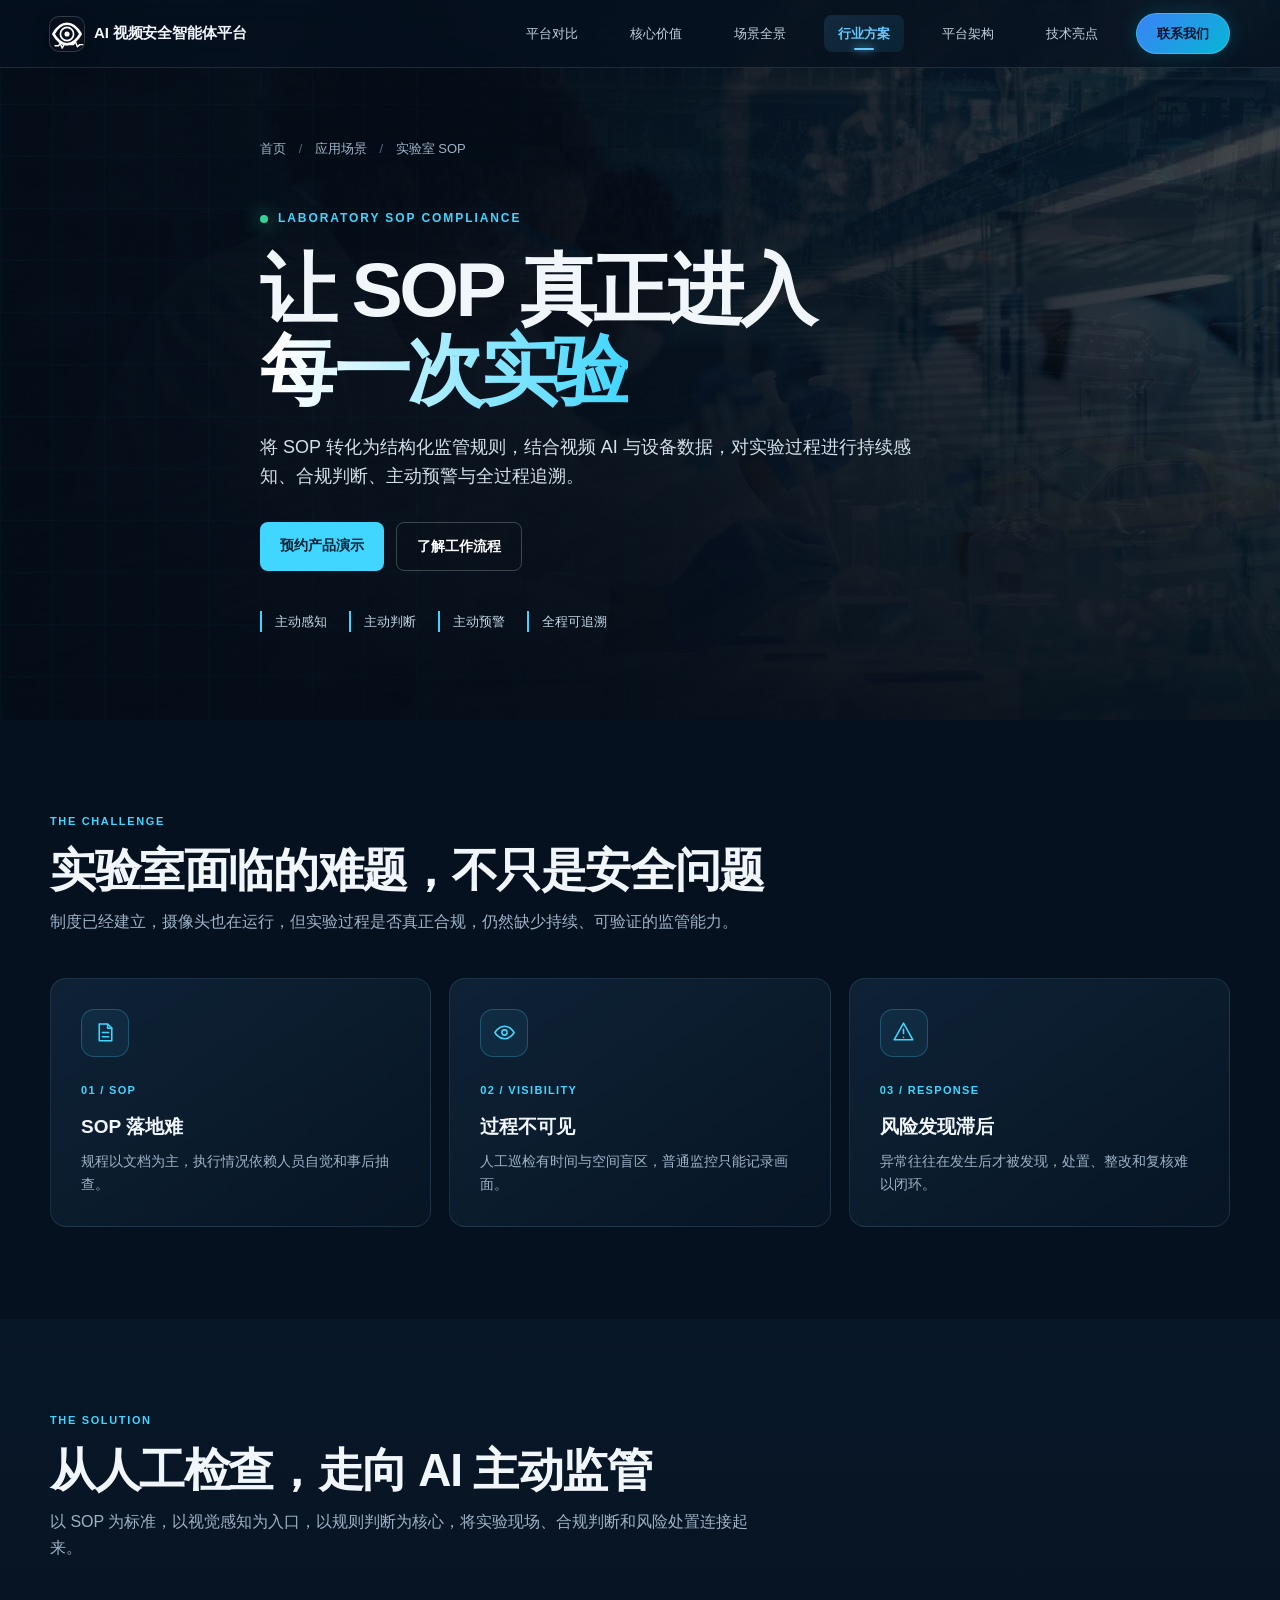
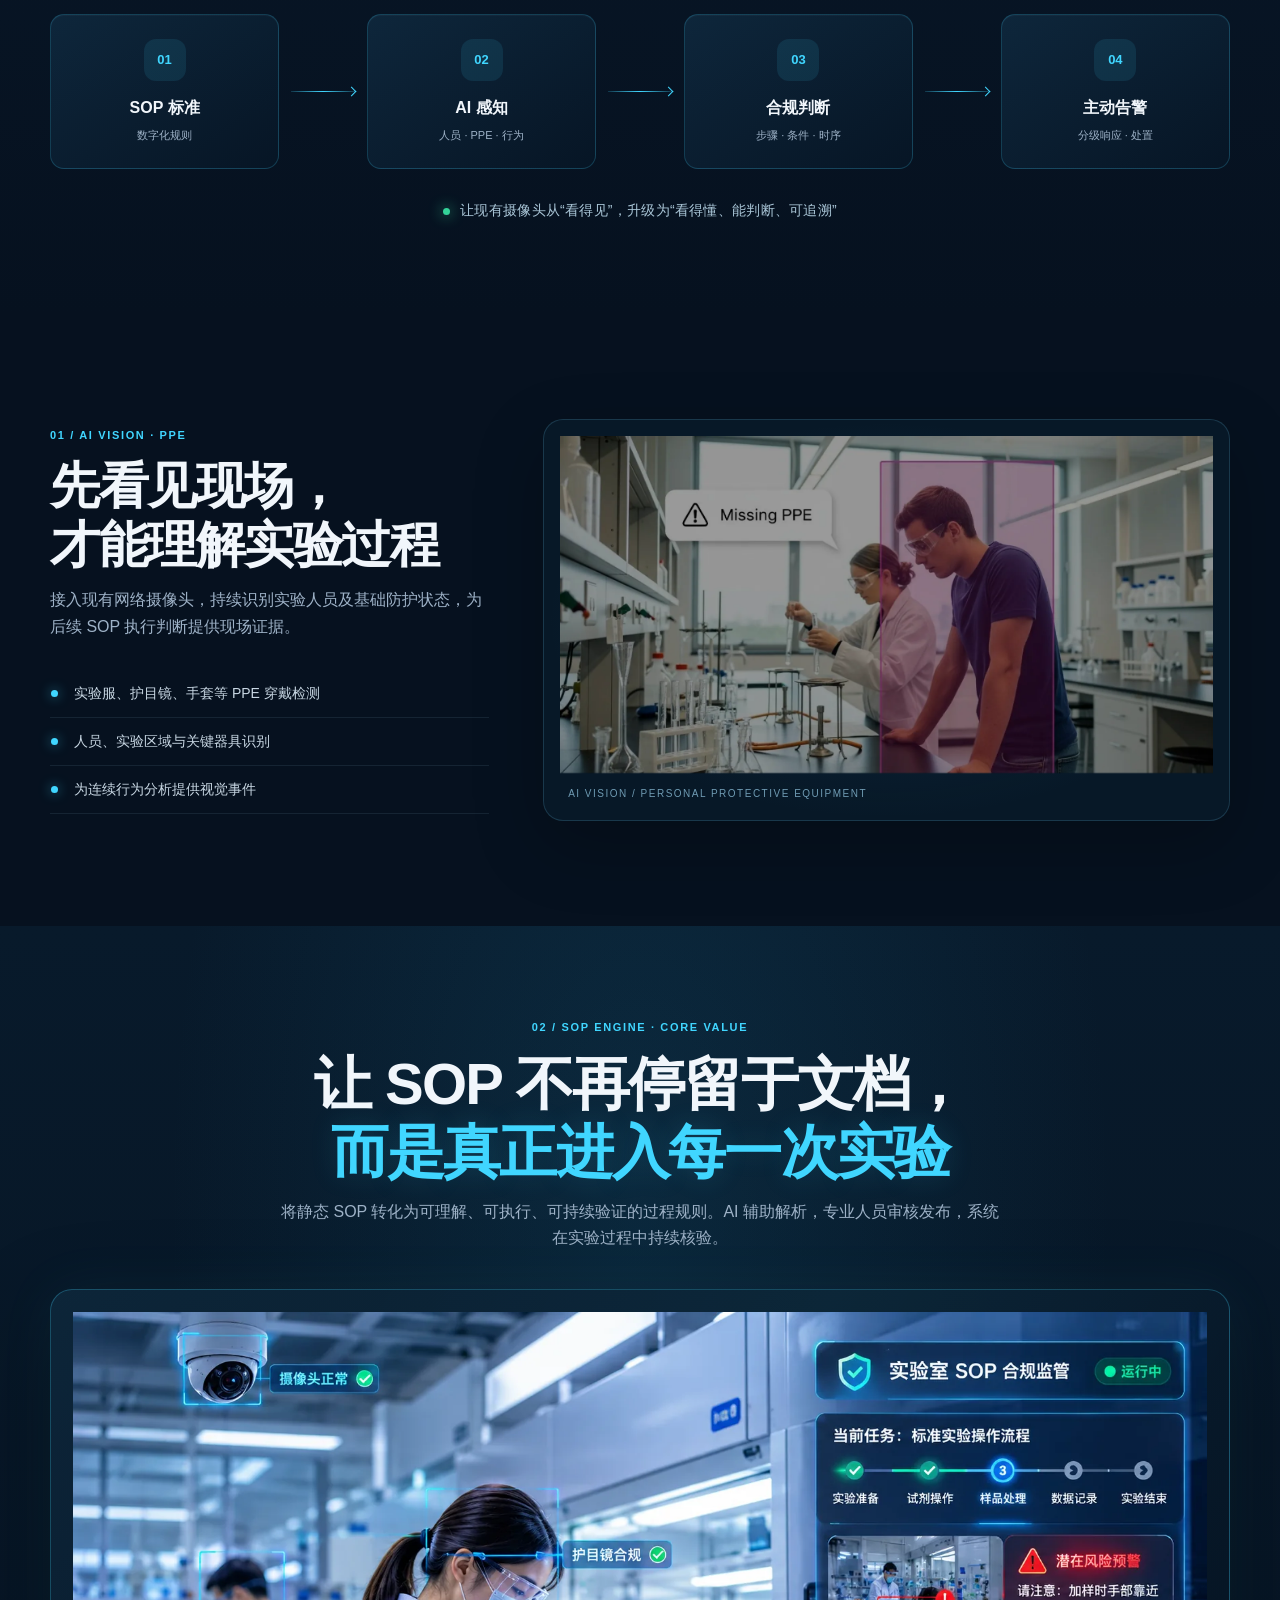
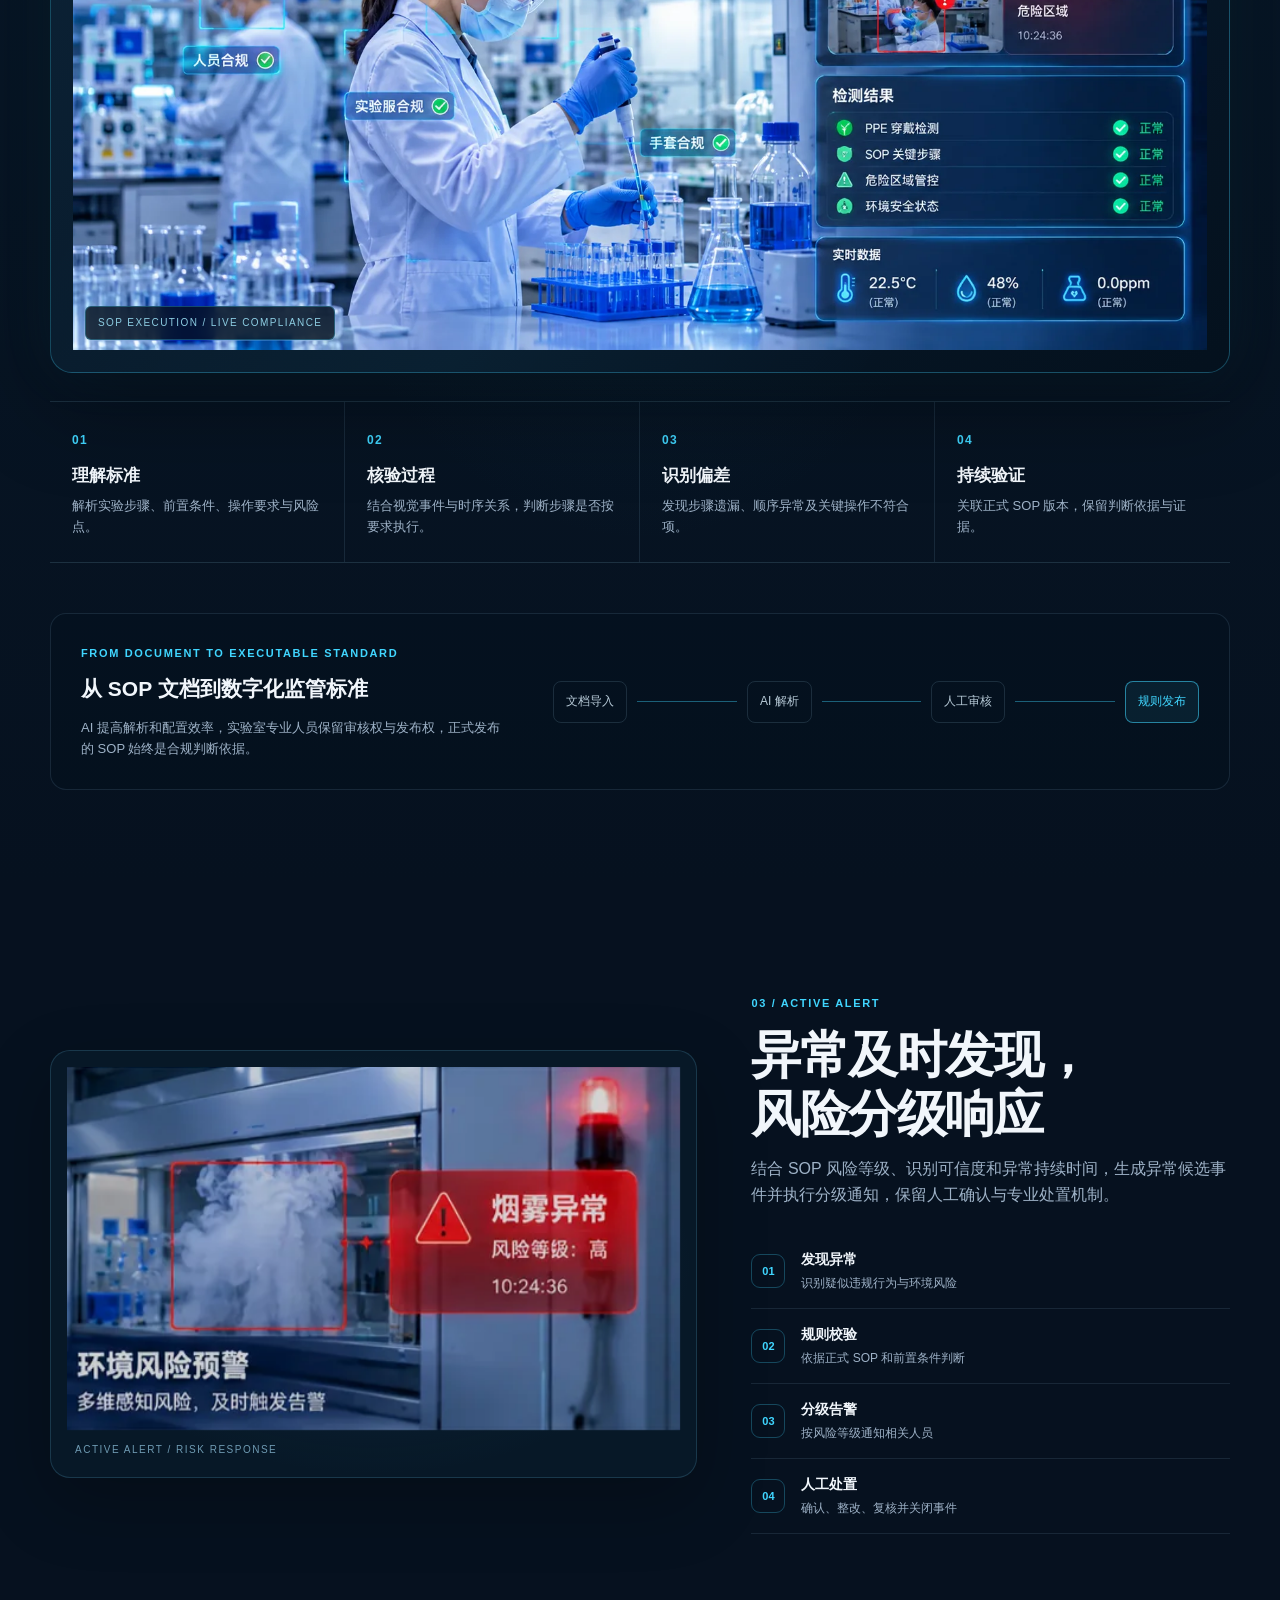
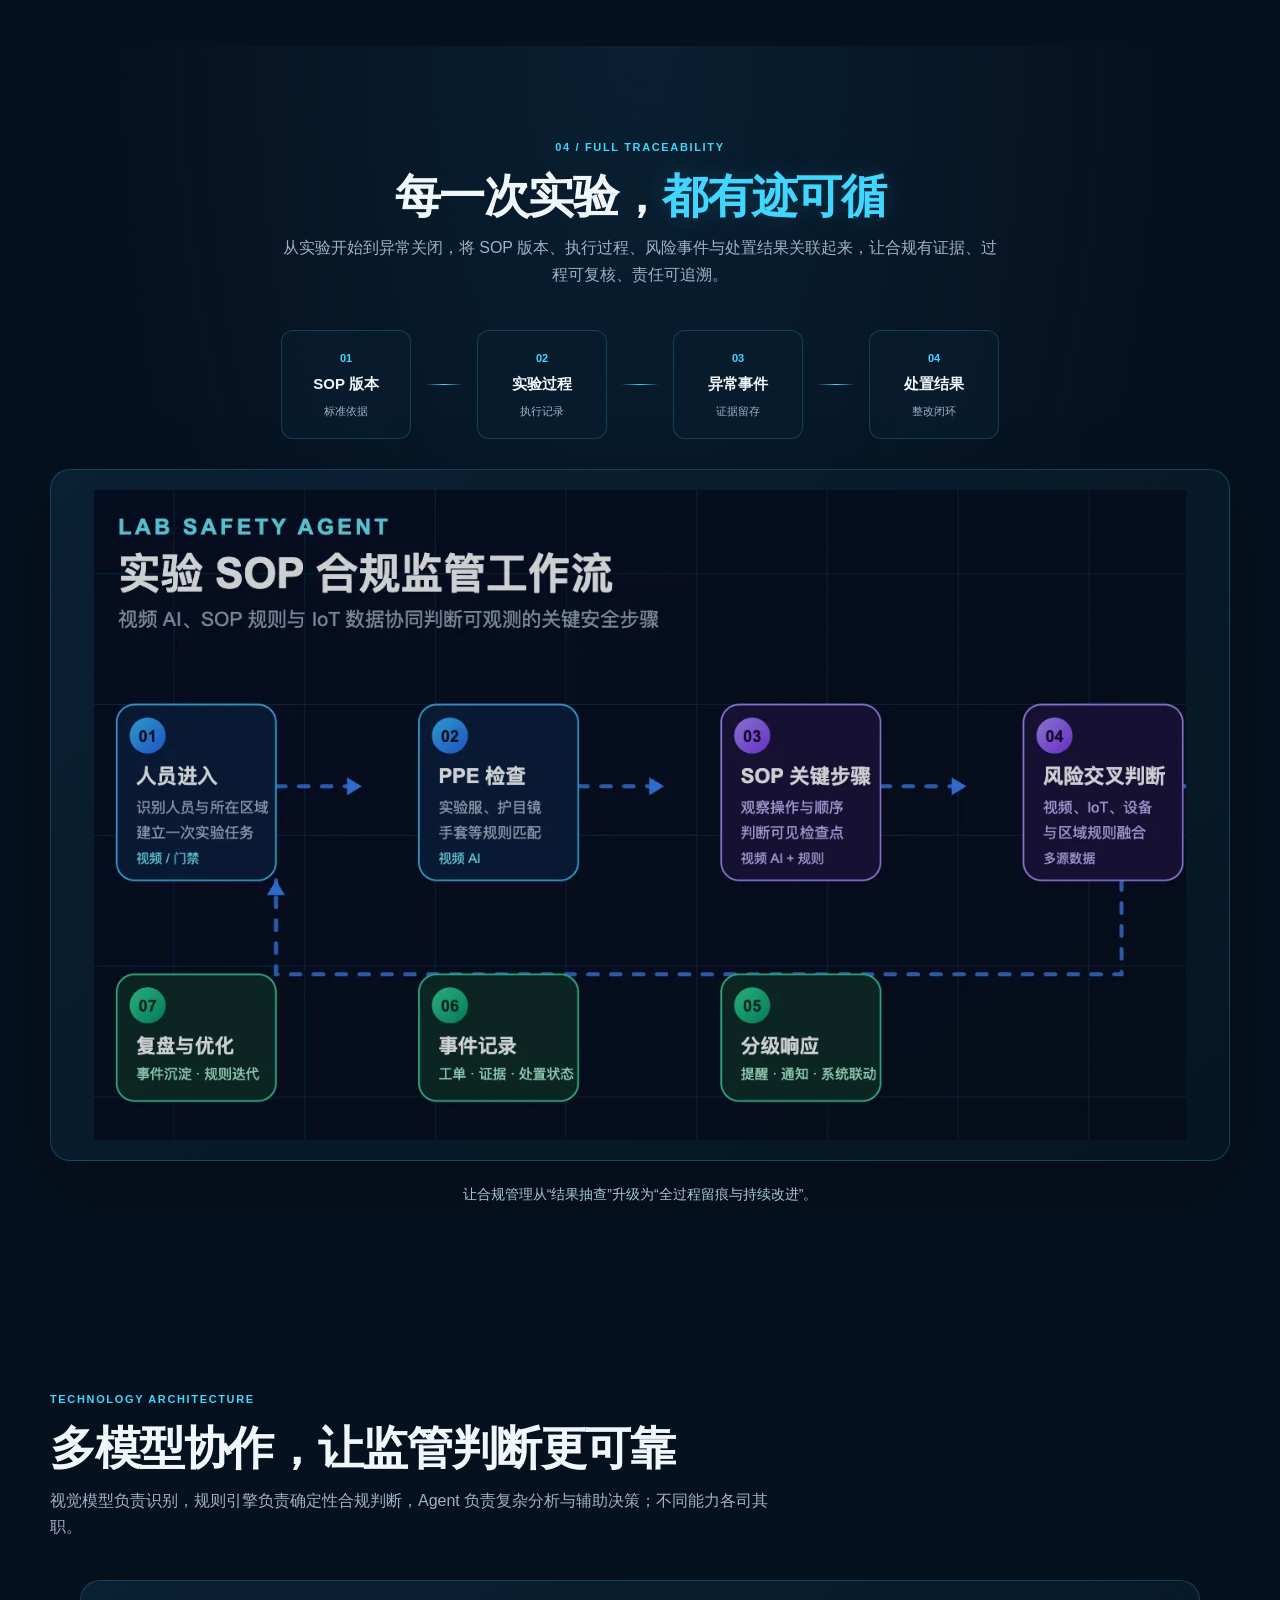
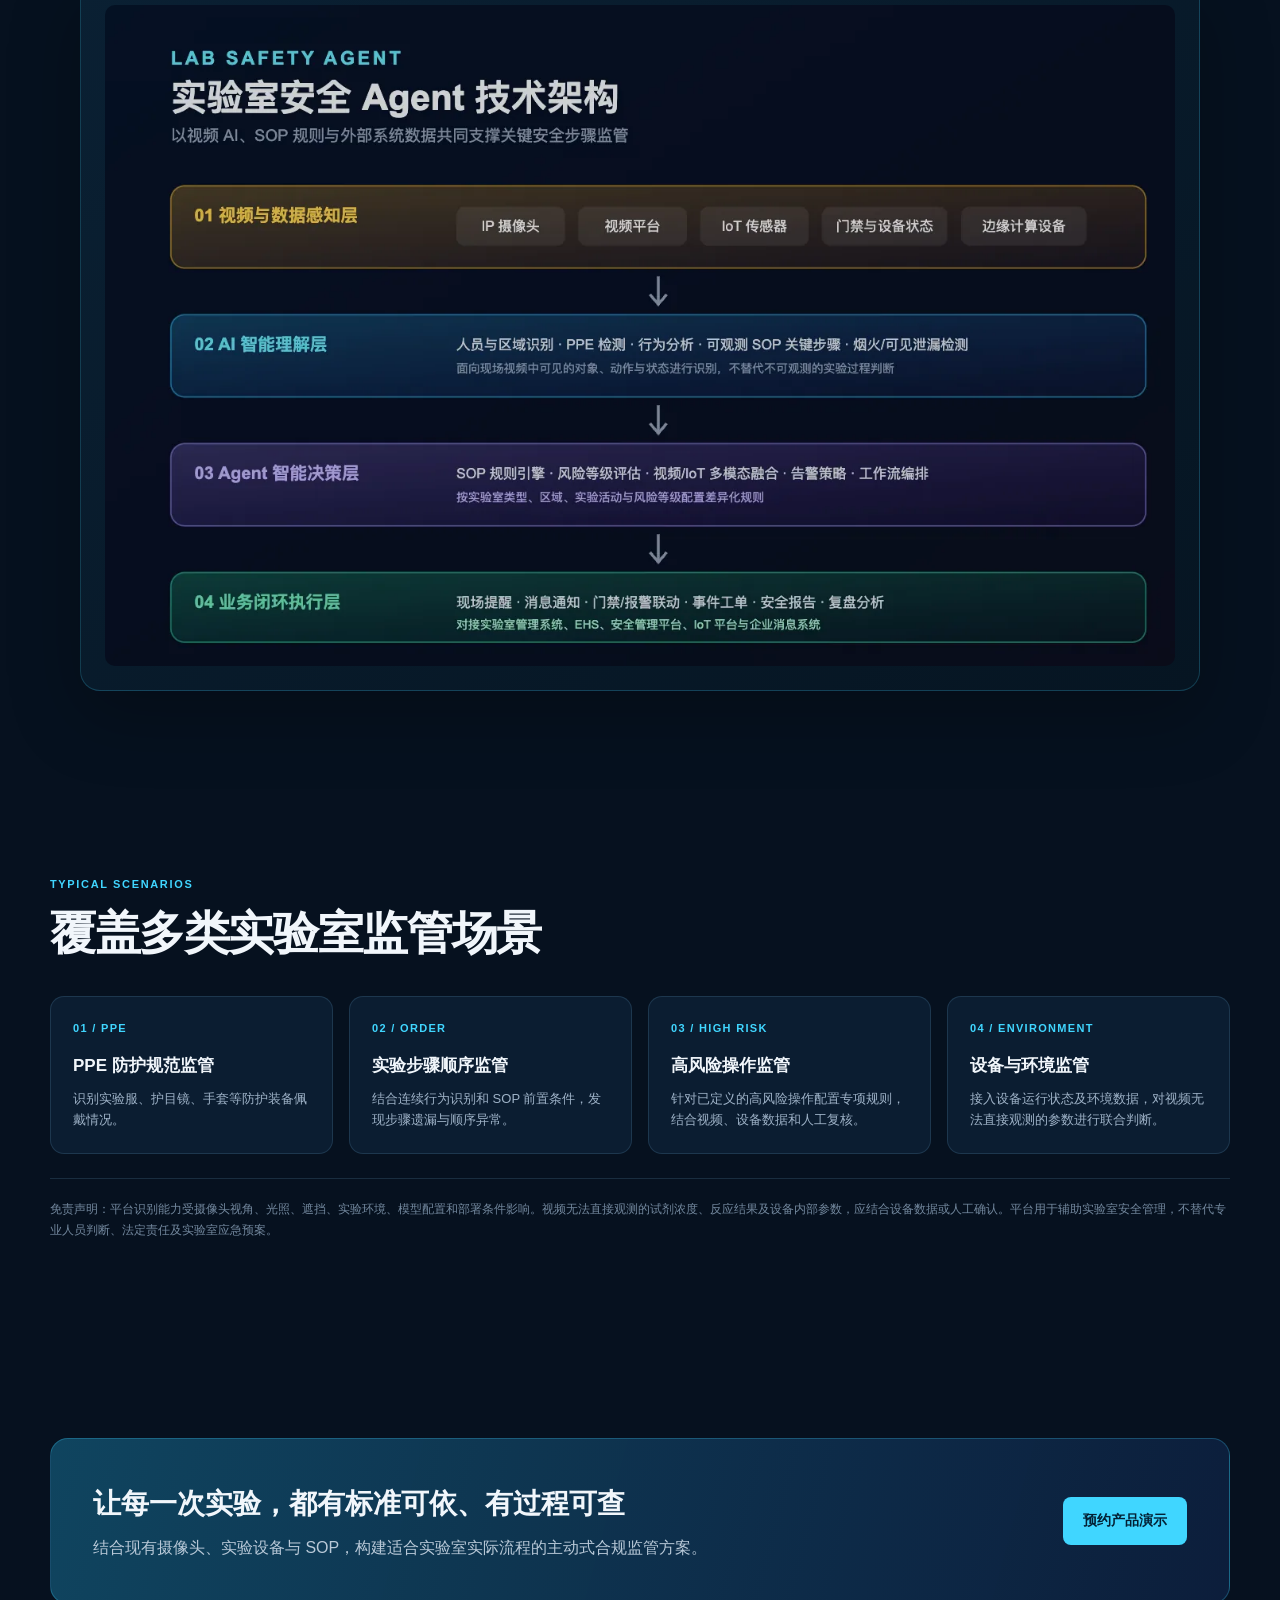
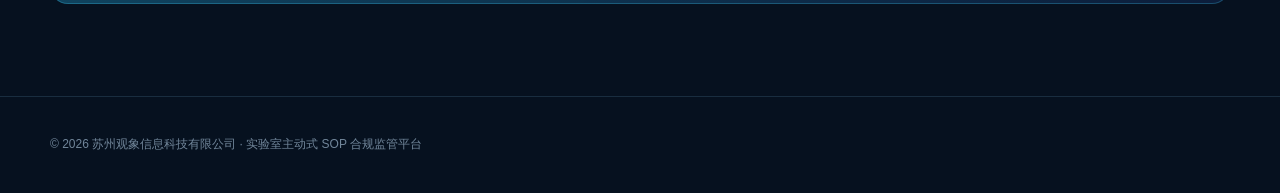
==== pages/laboratory-sop.html @ fd815958 "Use dashboard image in SOP execution section" ====
<!DOCTYPE html>
<html lang="zh-CN">
<head>
<meta charset="UTF-8">
<meta name="viewport" content="width=device-width, initial-scale=1.0">
<title>实验室主动式 SOP 合规监管平台 | 观象科技</title>
<meta name="description" content="将 SOP 转化为结构化监管规则，结合视频 AI 与设备数据，对实验过程进行持续感知、合规判断、主动预警与全过程追溯。">
<style>
:root{--bg:#06111f;--bg2:#09192b;--card:#0b1d31;--line:rgba(111,170,211,.18);--text:#f1f6fb;--muted:#9eb2c7;--cyan:#40d6ff;--cyan2:#77b9ff;--green:#34d399;--amber:#f6b74a;--red:#ff5f72;--max:1180px}
:root{--nav-line:rgba(111,170,211,.18);--nav-text:#f1f6fb;--nav-muted:#c3d0dc;--nav-cyan:#67c8ff;--nav-ease:cubic-bezier(.2,.8,.2,1)}
.nav{position:fixed;top:0;left:0;right:0;z-index:1000;height:68px;display:flex;align-items:center;background:rgba(10,15,30,.78);backdrop-filter:blur(20px) saturate(160%);-webkit-backdrop-filter:blur(20px) saturate(160%);border-bottom:1px solid transparent;transition:all .3s var(--nav-ease)}
.nav.scrolled{border-bottom-color:var(--nav-line);box-shadow:0 4px 30px rgba(0,0,0,.35)}
.nav-inner{display:flex;align-items:center;justify-content:space-between;width:100%;gap:24px}
.nav-logo{display:flex;align-items:center;gap:10px;font-weight:800;font-size:15px;color:var(--nav-text);letter-spacing:-.01em;white-space:nowrap}
.nav-logo-icon{width:34px;height:34px;border-radius:9px;background:#0a0f1e;display:flex;align-items:center;justify-content:center;box-shadow:0 0 0 1px rgba(255,255,255,.18),0 8px 20px rgba(0,0,0,.24);overflow:hidden;flex:0 0 34px}
.nav-logo-icon img{display:block;width:34px;height:34px;object-fit:contain}
.nav-links{display:flex;list-style:none;gap:2px;margin:0 0 0 auto;padding:0}
.nav-links a{display:block;padding:8px 14px;font-size:13px;font-weight:500;color:var(--nav-muted);border-radius:8px;transition:all .2s var(--nav-ease);position:relative;white-space:nowrap}
.nav-links a:hover{color:var(--nav-cyan);background:rgba(99,179,237,.08)}
.nav-links a.active{color:var(--nav-cyan);background:linear-gradient(135deg,rgba(99,179,237,.14),rgba(6,182,212,.10));font-weight:700}
.nav-links a.active::after{content:'';position:absolute;bottom:2px;left:50%;transform:translateX(-50%);width:20px;height:2px;background:var(--nav-cyan);border-radius:2px;box-shadow:0 0 8px var(--nav-cyan)}
.nav .nav-cta{display:inline-flex;align-items:center;justify-content:center;padding:9px 20px;background:linear-gradient(135deg,#3b82f6,#06b6d4);color:#04112a;border-radius:100px;font-size:13px;font-weight:700;white-space:nowrap;box-shadow:0 0 20px rgba(6,182,212,.22)}
.nav .nav-cta:hover{transform:translateY(-1px);box-shadow:0 0 28px rgba(6,182,212,.5)}
.nav-toggle{display:none;flex-direction:column;gap:4px;padding:8px;border:0;background:transparent;cursor:pointer}
.nav-toggle span{width:20px;height:2px;background:var(--nav-text);border-radius:2px;transition:.3s}
.nav-toggle.open span:nth-child(1){transform:translateY(6px) rotate(45deg)}.nav-toggle.open span:nth-child(2){opacity:0}.nav-toggle.open span:nth-child(3){transform:translateY(-6px) rotate(-45deg)}
.nav-mobile{display:none;position:fixed;top:68px;left:0;right:0;z-index:999;background:rgba(16,24,40,.97);backdrop-filter:blur(20px);border-bottom:1px solid var(--nav-line);padding:12px 24px;flex-direction:column;gap:4px;box-shadow:0 20px 50px rgba(0,0,0,.4)}
.nav-mobile.open{display:flex}.nav-mobile a{padding:12px 14px;font-size:14px;font-weight:500;color:var(--nav-muted);border-radius:8px}.nav-mobile a:hover{background:rgba(99,179,237,.08);color:var(--nav-cyan)}
@media(max-width:1000px){.nav-links{display:none}.nav-toggle{display:flex}.nav .nav-cta{margin-left:auto}}
*{box-sizing:border-box}html{scroll-behavior:smooth}body{margin:0;background:var(--bg);color:var(--text);font-family:-apple-system,BlinkMacSystemFont,"Segoe UI","PingFang SC","Microsoft YaHei",Arial,sans-serif;line-height:1.65}
a{color:inherit;text-decoration:none}.container{width:min(calc(100% - 48px),var(--max));margin:auto}.nav{position:fixed;inset:0 0 auto;z-index:20;height:68px;background:rgba(6,17,31,.76);backdrop-filter:blur(18px);border-bottom:1px solid var(--line)}
.nav-in{height:100%;display:flex;align-items:center;justify-content:space-between;gap:28px}.brand{font-weight:750;letter-spacing:.01em}.brand b{color:var(--cyan)}.nav-links{display:flex;gap:24px;color:#c3d0dc;font-size:14px}.nav-links a:hover{color:#fff}.nav-cta{padding:9px 16px;border:1px solid rgba(64,214,255,.55);border-radius:8px;color:var(--cyan);font-size:13px}
.hero{min-height:720px;position:relative;overflow:hidden;display:flex;align-items:center;background:#06111f}.hero video,.hero .fallback,.hero:after{position:absolute;inset:0;width:100%;height:100%}.hero video{object-fit:cover;opacity:.48}.hero .fallback{background:url("../assets/images/personnel-hero.jpg") center/cover no-repeat;opacity:.16}.hero:after{content:"";background:linear-gradient(90deg,rgba(4,12,23,.97),rgba(4,12,23,.82) 48%,rgba(4,12,23,.28)),linear-gradient(0deg,rgba(4,12,23,.75),transparent 55%)}.hero-grid{position:absolute;inset:0;opacity:.18;background-image:linear-gradient(rgba(64,214,255,.14) 1px,transparent 1px),linear-gradient(90deg,rgba(64,214,255,.14) 1px,transparent 1px);background-size:52px 52px;mask-image:linear-gradient(90deg,#000,transparent 86%);z-index:1}.hero-in{position:relative;z-index:2;padding-top:120px;padding-bottom:70px;max-width:760px}.crumb{font-size:13px;color:#9eb2c7;margin-bottom:46px}.crumb span{margin:0 9px;color:#52677d}.eyebrow{display:inline-flex;align-items:center;gap:10px;color:var(--cyan);font-size:12px;font-weight:800;letter-spacing:.16em}.pulse{width:8px;height:8px;background:var(--green);border-radius:50%;box-shadow:0 0 18px var(--green)}h1{font-size:clamp(46px,6vw,78px);line-height:1.05;letter-spacing:-.045em;margin:18px 0 22px}.grad{background:linear-gradient(90deg,#fff 5%,var(--cyan));-webkit-background-clip:text;color:transparent}.hero p{max-width:680px;color:#d4e0eb;font-size:18px;margin:0}.actions{display:flex;gap:12px;margin-top:30px;flex-wrap:wrap}.btn{padding:12px 20px;border-radius:8px;font-weight:650;font-size:14px}.primary{background:var(--cyan);color:#032034}.ghost{border:1px solid rgba(255,255,255,.22);color:#fff}.hero-points{display:flex;gap:22px;flex-wrap:wrap;margin-top:40px;color:#c5d7e7;font-size:13px}.hero-points span{padding-left:13px;border-left:2px solid var(--cyan)}
section{padding:92px 0}.section-dark{background:linear-gradient(180deg,#081728,#06111f)}.kicker{font-size:11px;color:var(--cyan);font-weight:800;letter-spacing:.15em}.section-title{font-size:clamp(30px,4vw,46px);line-height:1.18;letter-spacing:-.03em;margin:13px 0 12px}.section-desc{max-width:720px;color:var(--muted);margin:0}.grid4{display:grid;grid-template-columns:repeat(4,1fr);gap:16px;margin-top:38px}.pain{padding:24px;border:1px solid var(--line);border-radius:14px;background:rgba(13,31,51,.68)}.num{font-size:11px;color:var(--cyan);font-weight:800;letter-spacing:.12em}.pain h3{font-size:17px;margin:17px 0 8px}.pain p{font-size:13px;color:var(--muted);margin:0}
.process{display:grid;grid-template-columns:repeat(5,1fr);gap:12px;margin-top:40px}.step{padding:20px 17px;min-height:222px;border:1px solid var(--line);border-radius:14px;background:linear-gradient(145deg,rgba(15,38,63,.78),rgba(7,20,35,.86))}.step .icon{font-size:25px;color:var(--cyan);margin:17px 0}.step h3{font-size:17px;margin:0 0 8px}.step p{font-size:12.5px;color:var(--muted);margin:0}
/* Core capabilities: editorial showcase layout */
.capability-showcase{margin-top:48px;display:grid;gap:28px}
.capability-row{display:grid;grid-template-columns:minmax(0,1.35fr) minmax(320px,.65fr);gap:34px;align-items:stretch;padding:24px;border:1px solid var(--line);border-radius:22px;background:linear-gradient(135deg,rgba(12,30,48,.82),rgba(7,20,34,.62));box-shadow:0 20px 60px rgba(0,0,0,.14)}
.capability-row.reverse{grid-template-columns:minmax(320px,.65fr) minmax(0,1.35fr)}
.capability-row.reverse .capability-visual{order:2}.capability-row.reverse .capability-copy{order:1}
.capability-visual{min-height:410px;display:flex;align-items:center;justify-content:center;overflow:hidden;border-radius:15px;background:radial-gradient(circle at 50% 45%,rgba(43,118,156,.2),transparent 62%),#081827;border:1px solid rgba(125,180,214,.13);padding:14px}
.capability-visual img{display:block;width:100%;height:100%;max-height:480px;object-fit:contain;filter:drop-shadow(0 18px 30px rgba(0,0,0,.24));transition:transform .45s ease}
.capability-row:hover .capability-visual img{transform:scale(1.015)}
.capability-copy{padding:38px 26px;display:flex;flex-direction:column;justify-content:center}
.capability-copy .num{font-size:11px;letter-spacing:.14em;color:var(--cyan);font-weight:800}
.capability-copy h3{font-size:28px;line-height:1.25;margin:14px 0;color:#f3f8fc}
.capability-copy p{font-size:15px;color:var(--muted);margin:0;max-width:420px}
.capability-tags{display:flex;flex-wrap:wrap;gap:8px;margin-top:26px}
.capability-tags span{padding:6px 10px;border:1px solid rgba(91,190,225,.2);border-radius:999px;color:#9fc1d3;font-size:11px}
.capability-hero{padding:48px 42px 40px;border:1px solid rgba(72,196,238,.3);border-radius:24px;background:linear-gradient(180deg,rgba(10,35,54,.92),rgba(6,20,34,.78));text-align:center;box-shadow:0 26px 70px rgba(0,0,0,.2)}
.capability-hero .num{font-size:11px;letter-spacing:.16em;color:var(--cyan);font-weight:800}
.capability-hero h3{font-size:32px;margin:12px 0 12px}
.capability-hero>p{margin:0 auto 30px;max-width:680px;color:var(--muted)}
.capability-hero .capability-visual{min-height:0;height:auto;padding:18px;background:#061421}
.capability-hero .capability-visual img{height:auto;max-height:620px;width:100%;object-fit:contain}
.capability-duo{display:grid;grid-template-columns:1fr 1fr;gap:28px}
.capability-panel{padding:24px;border:1px solid var(--line);border-radius:22px;background:linear-gradient(145deg,rgba(12,30,48,.84),rgba(7,20,34,.68))}
.capability-panel .capability-copy{padding:18px 4px 4px}
.capability-panel .capability-copy h3{font-size:24px}
.capability-panel .capability-visual{min-height:300px;margin-top:12px}
@media(max-width:950px){.capability-row,.capability-row.reverse{grid-template-columns:1fr}.capability-row.reverse .capability-visual,.capability-row.reverse .capability-copy{order:initial}.capability-visual{min-height:360px}.capability-duo{grid-template-columns:1fr}.capability-hero{padding:34px 24px}}
@media(max-width:620px){.capability-showcase{gap:18px;margin-top:32px}.capability-row,.capability-panel{padding:14px;border-radius:16px}.capability-copy{padding:24px 10px 12px}.capability-copy h3{font-size:24px}.capability-visual{min-height:240px;padding:8px}.capability-hero{padding:28px 14px 20px}.capability-hero h3{font-size:26px}.capability-hero .capability-visual{padding:8px}.capability-panel .capability-visual{min-height:240px}}
.lifecycle{display:grid;grid-template-columns:.9fr 1.1fr;gap:58px;align-items:center}.checklist{list-style:none;padding:0;margin:26px 0 0}.checklist li{padding:10px 0 10px 28px;color:#c6d4e0;font-size:14px;position:relative}.checklist li:before{content:"✓";position:absolute;left:0;color:var(--green);font-weight:800}.timeline{padding:20px;border:1px solid var(--line);border-radius:16px;background:var(--card)}.t-row{display:grid;grid-template-columns:46px 1fr auto;gap:14px;padding:16px 8px;border-bottom:1px solid var(--line);align-items:center}.t-row:last-child{border:0}.t-row b{font-size:12px;color:var(--cyan)}.t-row strong,.t-row small{display:block}.t-row small{font-size:12px;color:var(--muted);margin-top:4px}.tag{font-size:10px;color:#7790a8;letter-spacing:.08em}.published{background:rgba(52,211,153,.07);border-radius:10px}.published .tag{color:var(--green)}
.monitor{display:grid;grid-template-columns:1.05fr .95fr;gap:30px;margin-top:40px}.monitor-visual{position:relative;min-height:410px;overflow:hidden;border:1px solid var(--line);border-radius:18px;background:#06111f}.monitor-visual img{width:100%;height:100%;object-fit:cover;opacity:.84}.overlay-card{position:absolute;right:18px;top:18px;width:min(280px,70%);padding:14px;border:1px solid rgba(64,214,255,.35);border-radius:12px;background:rgba(5,18,34,.83);backdrop-filter:blur(10px)}.overlay-card .ok{color:var(--green);font-size:12px}.overlay-card .warn{margin-top:9px;padding:9px;background:rgba(246,183,74,.1);border-left:2px solid var(--amber);font-size:12px}.overlay-label{position:absolute;left:16px;bottom:16px;padding:8px 12px;background:rgba(4,13,25,.78);border-radius:8px;font-size:11px;color:#c5d8e8}.alert-list{display:grid;gap:11px}.alert{padding:17px;border:1px solid var(--line);border-radius:12px;background:var(--card);display:flex;gap:15px}.alert b{color:var(--cyan);font-size:12px}.alert strong,.alert small{display:block}.alert small{font-size:12px;color:var(--muted);margin-top:5px}
.architecture-visual{margin:40px auto 0;max-width:1120px;padding:12px;border:1px solid var(--line);border-radius:18px;background:rgba(11,29,49,.55)}.architecture-visual img{display:block;width:100%;height:auto;border-radius:10px}.tech{display:grid;gap:10px;max-width:900px;margin:40px auto 0;text-align:center}.tech .layer{padding:20px;border:1px solid var(--line);border-radius:12px;background:var(--card)}.tech b,.tech span{display:block}.tech span{font-size:13px;color:var(--muted);margin-top:6px}.arrow{color:var(--cyan);font-size:20px}
.scene{display:grid;grid-template-columns:repeat(4,1fr);gap:16px;margin-top:36px}.scene-card{padding:22px;border:1px solid var(--line);border-radius:14px;background:var(--card)}.scene-card h3{font-size:17px;margin:14px 0 8px}.scene-card p{font-size:13px;color:var(--muted);margin:0}.disclaimer{font-size:12px;color:#73889e;line-height:1.8;margin-top:24px;border-top:1px solid var(--line);padding-top:20px}.cta{padding:42px;background:linear-gradient(105deg,rgba(18,78,107,.85),rgba(13,31,62,.92));border:1px solid rgba(64,214,255,.25);border-radius:18px;display:flex;justify-content:space-between;gap:30px;align-items:center}.cta h2{margin:0 0 8px;font-size:28px}.cta p{margin:0;color:#b9c9d8}.footer{padding:38px 0;color:#71869a;font-size:12px;border-top:1px solid var(--line)}
@media(max-width:768px){.nav-links{display:none}.nav-toggle{display:flex}.nav .nav-cta{display:none}.nav-mobile{padding-left:16px;padding-right:16px}}@media(max-width:950px){.grid4{grid-template-columns:repeat(2,1fr)}.process{grid-template-columns:repeat(3,1fr)}.feature,.monitor,.lifecycle{grid-template-columns:1fr}.scene{grid-template-columns:repeat(2,1fr)}.feature-card,.feature-card:last-child{min-height:240px;grid-template-columns:38% 1fr}.feature-card:last-child{grid-column:auto}.feature-card img{padding:10px}}@media(max-width:620px){.container{width:min(calc(100% - 32px),var(--max))}.nav-links{display:none}.nav-cta{display:none}.hero{min-height:670px}.hero-in{padding-top:105px}.crumb{margin-bottom:30px}.hero p{font-size:15px}.grid4,.process,.scene{grid-template-columns:1fr}.feature-card,.feature-card:last-child{grid-template-columns:1fr}.feature-card img{height:210px;padding:10px}.cta{flex-direction:column;align-items:flex-start}.overlay-card{width:75%}section{padding:65px 0}}

/* Laboratory SOP editorial visual system */
.accent-text{color:var(--cyan);text-shadow:0 0 28px rgba(64,214,255,.16)}
.challenge-grid{display:grid;grid-template-columns:repeat(3,1fr);gap:18px;margin-top:42px}
.challenge-card{position:relative;padding:30px;border:1px solid rgba(130,170,200,.16);border-radius:16px;background:linear-gradient(145deg,rgba(17,39,60,.78),rgba(8,23,39,.72));transition:transform .28s ease,border-color .28s ease,box-shadow .28s ease}
.challenge-card:hover{transform:translateY(-5px);border-color:rgba(64,214,255,.42);box-shadow:0 18px 45px rgba(0,0,0,.2)}
.line-icon{display:grid;place-items:center;width:48px;height:48px;border:1px solid rgba(64,214,255,.25);border-radius:13px;background:rgba(64,214,255,.07);margin-bottom:24px}
.line-icon svg{width:25px;height:25px;fill:none;stroke:var(--cyan);stroke-width:1.5;stroke-linecap:round;stroke-linejoin:round}
.challenge-card h3{font-size:19px;margin:12px 0 8px}.challenge-card p{font-size:14px;color:var(--muted);margin:0}
.solution-flow{display:flex;align-items:center;justify-content:space-between;gap:12px;margin:52px 0 30px}
.flow-node{flex:1;min-width:0;padding:24px 14px;text-align:center;border:1px solid rgba(64,214,255,.2);border-radius:14px;background:linear-gradient(145deg,rgba(16,43,65,.8),rgba(7,23,39,.8));box-shadow:inset 0 1px rgba(255,255,255,.03)}
.flow-icon{display:grid;place-items:center;width:42px;height:42px;margin:0 auto 14px;border-radius:12px;background:rgba(64,214,255,.1);color:var(--cyan);font-size:13px;font-weight:800}
.flow-node b,.flow-node small{display:block}.flow-node b{font-size:16px}.flow-node small{margin-top:5px;color:var(--muted);font-size:11px}
.flow-line{height:1px;flex:.32;background:linear-gradient(90deg,rgba(64,214,255,.18),var(--cyan),rgba(64,214,255,.18));position:relative}.flow-line:after{content:"";position:absolute;right:0;top:-3px;width:6px;height:6px;border-top:1px solid var(--cyan);border-right:1px solid var(--cyan);transform:rotate(45deg)}
.solution-foot{text-align:center;color:#a9c5d6;font-size:14px;letter-spacing:.02em}.solution-foot span{display:inline-block;width:7px;height:7px;margin-right:10px;border-radius:50%;background:var(--green);box-shadow:0 0 14px var(--green)}
.showcase-split{display:grid;grid-template-columns:.78fr 1.22fr;gap:54px;align-items:center}
.showcase-copy{padding:20px 0}.showcase-copy .section-title{font-size:clamp(34px,4vw,50px)}
.feature-points{list-style:none;padding:0;margin:30px 0 0}.feature-points li{position:relative;padding:12px 0 12px 24px;border-bottom:1px solid rgba(135,170,195,.12);color:#c8d7e3;font-size:14px}.feature-points li:before{content:"";position:absolute;left:1px;top:20px;width:7px;height:7px;border-radius:50%;background:var(--cyan);box-shadow:0 0 12px rgba(64,214,255,.6)}
.showcase-image{position:relative;overflow:hidden;padding:16px;border:1px solid rgba(90,170,205,.22);border-radius:20px;background:radial-gradient(ellipse at 50% 50%,rgba(36,112,148,.17),transparent 70%),#071827;box-shadow:0 24px 70px rgba(0,0,0,.24)}
.showcase-image img{display:block;width:100%;height:auto;max-height:620px;object-fit:contain;transition:transform 1.2s cubic-bezier(.2,.65,.25,1);will-change:transform}
.showcase-image:hover img{transform:scale(1.018)}
.image-caption{display:block;padding:12px 8px 2px;color:#6f9bb3;font-size:10px;letter-spacing:.15em}
.sop-section{position:relative;overflow:hidden;background:radial-gradient(ellipse at 50% 18%,rgba(22,93,126,.24),transparent 52%),linear-gradient(180deg,#081a2b,#06111f)}
.sop-heading,.trace-heading{text-align:center;max-width:850px;margin:0 auto 38px}.sop-heading .section-desc,.trace-heading .section-desc{margin-left:auto;margin-right:auto}
.sop-heading .section-title{font-size:clamp(36px,4.8vw,58px);line-height:1.18}
.sop-main-visual{position:relative;padding:22px;border:1px solid rgba(64,214,255,.28);border-radius:22px;background:linear-gradient(145deg,rgba(13,38,58,.96),rgba(4,17,30,.98));box-shadow:0 30px 90px rgba(0,0,0,.36),0 0 55px rgba(64,214,255,.07);overflow:hidden}
.sop-main-visual:before{content:"";position:absolute;inset:0;pointer-events:none;background:linear-gradient(120deg,transparent 20%,rgba(64,214,255,.045) 50%,transparent 78%)}
.sop-main-visual img{position:relative;display:block;width:100%;height:auto;max-height:720px;object-fit:contain;transition:transform 1.4s cubic-bezier(.2,.65,.25,1)}
.sop-main-visual:hover img{transform:scale(1.012)}
.visual-corner{position:absolute;left:34px;bottom:32px;padding:8px 12px;border:1px solid rgba(64,214,255,.28);border-radius:6px;background:rgba(4,17,30,.82);color:#8dcde2;font-size:10px;letter-spacing:.14em;backdrop-filter:blur(10px)}
.sop-value-grid{display:grid;grid-template-columns:repeat(4,1fr);gap:0;margin-top:28px;border-top:1px solid rgba(130,180,205,.18);border-bottom:1px solid rgba(130,180,205,.18)}
.sop-value-grid article{padding:24px 22px;border-right:1px solid rgba(130,180,205,.14)}.sop-value-grid article:last-child{border:0}
.sop-value-grid b{color:var(--cyan);font-size:12px;letter-spacing:.12em}.sop-value-grid h3{font-size:17px;margin:9px 0 5px}.sop-value-grid p{font-size:13px;color:var(--muted);margin:0}
.sop-lifecycle{display:grid;grid-template-columns:.8fr 1.2fr;gap:42px;align-items:center;margin-top:50px;padding:30px;border:1px solid rgba(125,175,205,.15);border-radius:16px;background:rgba(4,17,30,.38)}
.sop-lifecycle h3{font-size:21px;margin:10px 0}.sop-lifecycle p{font-size:13px;color:var(--muted);margin:0}
.lifecycle-track{display:flex;align-items:center;gap:10px}.lifecycle-track span{white-space:nowrap;padding:10px 12px;border:1px solid rgba(135,175,200,.18);border-radius:8px;color:#b8cbd8;font-size:12px}.lifecycle-track span.current{border-color:rgba(64,214,255,.55);color:var(--cyan);background:rgba(64,214,255,.08)}.lifecycle-track i{height:1px;flex:1;min-width:8px;background:rgba(64,214,255,.4)}
.alert-layout{grid-template-columns:1.15fr .85fr}.alert-layout .showcase-image{order:1}.alert-layout .showcase-copy{order:2}
.risk-steps{list-style:none;padding:0;margin:26px 0 0}.risk-steps li{display:flex;gap:16px;align-items:center;padding:14px 0;border-bottom:1px solid rgba(135,170,195,.14)}.risk-steps li>b{display:grid;place-items:center;width:34px;height:34px;border:1px solid rgba(64,214,255,.28);border-radius:9px;color:var(--cyan);font-size:11px}.risk-steps strong,.risk-steps small{display:block}.risk-steps strong{font-size:14px}.risk-steps small{margin-top:3px;color:var(--muted);font-size:12px}
.trace-section{background:radial-gradient(ellipse at 50% 0,rgba(18,82,115,.22),transparent 58%),#06111f}
.trace-chain{display:flex;align-items:center;justify-content:center;gap:14px;margin:42px auto 30px;max-width:980px}
.trace-chain>div{display:flex;flex-direction:column;align-items:center;gap:5px;min-width:130px;padding:18px 14px;border:1px solid rgba(64,214,255,.2);border-radius:12px;background:rgba(9,29,46,.7)}
.trace-chain b{color:var(--cyan);font-size:11px}.trace-chain strong{font-size:15px}.trace-chain small{color:var(--muted);font-size:11px}.trace-chain>i{width:38px;height:1px;background:linear-gradient(90deg,transparent,var(--cyan),transparent)}
.trace-visual{padding:20px;border:1px solid rgba(64,214,255,.22);border-radius:20px;background:linear-gradient(145deg,#0a2033,#061522);box-shadow:0 24px 70px rgba(0,0,0,.26)}
.trace-visual img{display:block;width:100%;height:auto;max-height:650px;object-fit:contain;transition:transform 1.3s ease}.trace-visual:hover img{transform:scale(1.012)}
.trace-note{text-align:center;color:#a7c5d6;font-size:14px;margin:22px 0 0}
.architecture-visual{margin-top:40px;padding:24px;border:1px solid rgba(64,214,255,.2);border-radius:20px;background:linear-gradient(145deg,#0a2033,#061522);box-shadow:0 24px 70px rgba(0,0,0,.25)}
.architecture-visual img{display:block;width:100%;height:auto;max-height:780px;object-fit:contain;transition:transform 1.3s ease}.architecture-visual:hover img{transform:scale(1.01)}
@media(max-width:950px){.challenge-grid{grid-template-columns:1fr 1fr}.showcase-split,.sop-lifecycle{grid-template-columns:1fr;gap:28px}.sop-value-grid{grid-template-columns:1fr 1fr}.sop-value-grid article:nth-child(2){border-right:0}.sop-value-grid article:nth-child(3),.sop-value-grid article:nth-child(4){border-top:1px solid rgba(130,180,205,.14)}.lifecycle-track{flex-wrap:wrap}.trace-chain{flex-wrap:wrap}.trace-chain>i{width:20px}}
@media(max-width:620px){.challenge-grid{grid-template-columns:1fr}.solution-flow{flex-direction:column;align-items:stretch}.flow-line{width:1px;height:20px;flex:none;margin:auto;background:linear-gradient(180deg,rgba(64,214,255,.15),var(--cyan),rgba(64,214,255,.15))}.flow-line:after{right:-2px;top:auto;bottom:0;transform:rotate(135deg)}.flow-node{padding:16px}.showcase-split{gap:22px}.showcase-copy .section-title{font-size:32px}.showcase-image,.sop-main-visual,.trace-visual,.architecture-visual{padding:10px;border-radius:14px}.sop-heading .section-title{font-size:34px}.sop-value-grid{grid-template-columns:1fr 1fr}.sop-value-grid article{padding:18px 12px}.sop-value-grid article:nth-child(2){border-right:0}.sop-lifecycle{padding:20px 16px}.lifecycle-track{gap:6px}.lifecycle-track span{font-size:10px;padding:8px}.alert-layout .showcase-image,.alert-layout .showcase-copy{order:initial}.trace-chain{gap:8px}.trace-chain>div{min-width:calc(50% - 16px)}.trace-chain>i{display:none}.visual-corner{left:18px;bottom:18px;font-size:8px}}
</style>
</head>
<body>
<nav class="nav">
  <div class="container nav-inner">
    <a href="../index.html" class="nav-logo">
      <span class="nav-logo-icon"><img src="../assets/images/logo-guangxiang-mark.svg" alt="观象" width="34" height="34"></span>
      AI 视频安全智能体平台
    </a>
    <ul class="nav-links">
      <li><a href="../index.html#compare" data-nav="compare">平台对比</a></li>
      <li><a href="../index.html#values" data-nav="values">核心价值</a></li>
      <li><a href="../index.html#scenarios" data-nav="scenarios">场景全景</a></li>
      <li><a href="solutions.html" data-page="solutions" class="active">行业方案</a></li>
      <li><a href="architecture.html" data-page="architecture">平台架构</a></li>
      <li><a href="technology.html" data-page="technology">技术亮点</a></li>
    </ul>
    <a href="contact.html" class="nav-cta">联系我们</a>
    <button class="nav-toggle" type="button" aria-label="打开菜单" aria-expanded="false"><span></span><span></span><span></span></button>
  </div>
  <div class="nav-mobile">
    <a href="../index.html#compare">平台对比</a>
    <a href="../index.html#values">核心价值</a>
    <a href="../index.html#scenarios">场景全景</a>
    <a href="solutions.html">行业方案</a>
    <a href="architecture.html">平台架构</a>
    <a href="technology.html">技术亮点</a>
    <a href="contact.html">联系我们</a>
  </div>
</nav>
<header class="hero"><div class="fallback"></div><video autoplay muted loop playsinline preload="metadata" poster="../assets/images/laboratory-sop-hero.webp"><source src="https://www.pexels.com/download/video/4121351/" type="video/mp4"></video><div class="hero-grid"></div><div class="container hero-in"><div class="crumb">首页 <span>/</span> 应用场景 <span>/</span> 实验室 SOP</div><div class="eyebrow"><i class="pulse"></i> LABORATORY SOP COMPLIANCE</div><h1>让 SOP 真正进入<br><span class="grad">每一次实验</span></h1><p>将 SOP 转化为结构化监管规则，结合视频 AI 与设备数据，对实验过程进行持续感知、合规判断、主动预警与全过程追溯。</p><div class="actions"><a class="btn primary" href="#contact">预约产品演示</a><a class="btn ghost" href="#process">了解工作流程</a></div><div class="hero-points"><span>主动感知</span><span>主动判断</span><span>主动预警</span><span>全程可追溯</span></div></div></header>
<main>
<section id="value" class="challenge-section"><div class="container"><div class="kicker">THE CHALLENGE</div><h2 class="section-title">实验室面临的难题，不只是安全问题</h2><p class="section-desc">制度已经建立，摄像头也在运行，但实验过程是否真正合规，仍然缺少持续、可验证的监管能力。</p><div class="challenge-grid">
<article class="challenge-card"><span class="line-icon"><svg viewBox="0 0 24 24" aria-hidden="true"><path d="M6 3.8h8l4 4V20H6z"/><path d="M14 4v4h4M9 12h6M9 16h6"/></svg></span><div class="num">01 / SOP</div><h3>SOP 落地难</h3><p>规程以文档为主，执行情况依赖人员自觉和事后抽查。</p></article>
<article class="challenge-card"><span class="line-icon"><svg viewBox="0 0 24 24" aria-hidden="true"><path d="M2.8 12s3.3-6 9.2-6 9.2 6 9.2 6-3.3 6-9.2 6-9.2-6-9.2-6Z"/><circle cx="12" cy="12" r="2.5"/></svg></span><div class="num">02 / VISIBILITY</div><h3>过程不可见</h3><p>人工巡检有时间与空间盲区，普通监控只能记录画面。</p></article>
<article class="challenge-card"><span class="line-icon"><svg viewBox="0 0 24 24" aria-hidden="true"><path d="M12 3 21 19H3L12 3Z"/><path d="M12 9v4M12 16.5v.1"/></svg></span><div class="num">03 / RESPONSE</div><h3>风险发现滞后</h3><p>异常往往在发生后才被发现，处置、整改和复核难以闭环。</p></article>
</div></div></section>

<section class="section-dark solution-section" id="process"><div class="container"><div class="kicker">THE SOLUTION</div><h2 class="section-title">从人工检查，走向 AI 主动监管</h2><p class="section-desc">以 SOP 为标准，以视觉感知为入口，以规则判断为核心，将实验现场、合规判断和风险处置连接起来。</p><div class="solution-flow">
<div class="flow-node"><span class="flow-icon">01</span><b>SOP 标准</b><small>数字化规则</small></div><i class="flow-line"></i><div class="flow-node"><span class="flow-icon">02</span><b>AI 感知</b><small>人员 · PPE · 行为</small></div><i class="flow-line"></i><div class="flow-node"><span class="flow-icon">03</span><b>合规判断</b><small>步骤 · 条件 · 时序</small></div><i class="flow-line"></i><div class="flow-node"><span class="flow-icon">04</span><b>主动告警</b><small>分级响应 · 处置</small></div></div><div class="solution-foot"><span></span>让现有摄像头从“看得见”，升级为“看得懂、能判断、可追溯”</div></div></section>

<section class="ppe-section"><div class="container showcase-split"><div class="showcase-copy"><div class="kicker">01 / AI VISION · PPE</div><h2 class="section-title">先看见现场，<br>才能理解实验过程</h2><p class="section-desc">接入现有网络摄像头，持续识别实验人员及基础防护状态，为后续 SOP 执行判断提供现场证据。</p><ul class="feature-points"><li>实验服、护目镜、手套等 PPE 穿戴检测</li><li>人员、实验区域与关键器具识别</li><li>为连续行为分析提供视觉事件</li></ul></div><div class="showcase-image"><img src="../assets/images/laboratory-sop-ppe.webp" alt="实验室 PPE 穿戴识别与视觉监管"><span class="image-caption">AI VISION / PERSONAL PROTECTIVE EQUIPMENT</span></div></div></section>

<section class="section-dark sop-section" id="sop"><div class="container"><div class="sop-heading"><div class="kicker">02 / SOP ENGINE · CORE VALUE</div><h2 class="section-title">让 SOP 不再停留于文档，<br><span class="accent-text">而是真正进入每一次实验</span></h2><p class="section-desc">将静态 SOP 转化为可理解、可执行、可持续验证的过程规则。AI 辅助解析，专业人员审核发布，系统在实验过程中持续核验。</p></div><div class="sop-main-visual"><img src="../assets/images/laboratory-sop-dashboard.webp" alt="SOP 执行过程主动监管平台大图"><div class="visual-corner">SOP EXECUTION / LIVE COMPLIANCE</div></div><div class="sop-value-grid"><article><b>01</b><h3>理解标准</h3><p>解析实验步骤、前置条件、操作要求与风险点。</p></article><article><b>02</b><h3>核验过程</h3><p>结合视觉事件与时序关系，判断步骤是否按要求执行。</p></article><article><b>03</b><h3>识别偏差</h3><p>发现步骤遗漏、顺序异常及关键操作不符合项。</p></article><article><b>04</b><h3>持续验证</h3><p>关联正式 SOP 版本，保留判断依据与证据。</p></article></div><div class="sop-lifecycle"><div><div class="kicker">FROM DOCUMENT TO EXECUTABLE STANDARD</div><h3>从 SOP 文档到数字化监管标准</h3><p>AI 提高解析和配置效率，实验室专业人员保留审核权与发布权，正式发布的 SOP 始终是合规判断依据。</p></div><div class="lifecycle-track"><span>文档导入</span><i></i><span>AI 解析</span><i></i><span>人工审核</span><i></i><span class="current">规则发布</span></div></div></div></section>

<section class="alert-section"><div class="container showcase-split alert-layout"><div class="showcase-image"><img src="../assets/images/laboratory-sop-environment-alert.webp" alt="实验室环境异常与主动风险告警"><span class="image-caption">ACTIVE ALERT / RISK RESPONSE</span></div><div class="showcase-copy"><div class="kicker">03 / ACTIVE ALERT</div><h2 class="section-title">异常及时发现，<br>风险分级响应</h2><p class="section-desc">结合 SOP 风险等级、识别可信度和异常持续时间，生成异常候选事件并执行分级通知，保留人工确认与专业处置机制。</p><ul class="risk-steps"><li><b>01</b><span><strong>发现异常</strong><small>识别疑似违规行为与环境风险</small></span></li><li><b>02</b><span><strong>规则校验</strong><small>依据正式 SOP 和前置条件判断</small></span></li><li><b>03</b><span><strong>分级告警</strong><small>按风险等级通知相关人员</small></span></li><li><b>04</b><span><strong>人工处置</strong><small>确认、整改、复核并关闭事件</small></span></li></ul></div></div></section>

<section class="section-dark trace-section" id="traceability"><div class="container"><div class="trace-heading"><div class="kicker">04 / FULL TRACEABILITY</div><h2 class="section-title">每一次实验，<span class="accent-text">都有迹可循</span></h2><p class="section-desc">从实验开始到异常关闭，将 SOP 版本、执行过程、风险事件与处置结果关联起来，让合规有证据、过程可复核、责任可追溯。</p></div><div class="trace-chain"><div><b>01</b><strong>SOP 版本</strong><small>标准依据</small></div><i></i><div><b>02</b><strong>实验过程</strong><small>执行记录</small></div><i></i><div><b>03</b><strong>异常事件</strong><small>证据留存</small></div><i></i><div><b>04</b><strong>处置结果</strong><small>整改闭环</small></div></div><div class="trace-visual"><img src="../assets/images/laboratory-sop-workflow.webp" alt="实验室 SOP 全过程记录与合规追溯流程图"></div><p class="trace-note">让合规管理从“结果抽查”升级为“全过程留痕与持续改进”。</p></div></section>

<section class="architecture-section" id="technology"><div class="container"><div class="kicker">TECHNOLOGY ARCHITECTURE</div><h2 class="section-title">多模型协作，让监管判断更可靠</h2><p class="section-desc">视觉模型负责识别，规则引擎负责确定性合规判断，Agent 负责复杂分析与辅助决策；不同能力各司其职。</p><div class="architecture-visual"><img src="../assets/images/laboratory-sop-architecture.webp" alt="实验室主动式 SOP 合规监管平台技术架构图"></div></div></section>

<section class="scenario-section"><div class="container"><div class="kicker">TYPICAL SCENARIOS</div><h2 class="section-title">覆盖多类实验室监管场景</h2><div class="scene"><article class="scene-card"><div class="num">01 / PPE</div><h3>PPE 防护规范监管</h3><p>识别实验服、护目镜、手套等防护装备佩戴情况。</p></article><article class="scene-card"><div class="num">02 / ORDER</div><h3>实验步骤顺序监管</h3><p>结合连续行为识别和 SOP 前置条件，发现步骤遗漏与顺序异常。</p></article><article class="scene-card"><div class="num">03 / HIGH RISK</div><h3>高风险操作监管</h3><p>针对已定义的高风险操作配置专项规则，结合视频、设备数据和人工复核。</p></article><article class="scene-card"><div class="num">04 / ENVIRONMENT</div><h3>设备与环境监管</h3><p>接入设备运行状态及环境数据，对视频无法直接观测的参数进行联合判断。</p></article></div><p class="disclaimer">免责声明：平台识别能力受摄像头视角、光照、遮挡、实验环境、模型配置和部署条件影响。视频无法直接观测的试剂浓度、反应结果及设备内部参数，应结合设备数据或人工确认。平台用于辅助实验室安全管理，不替代专业人员判断、法定责任及实验室应急预案。</p></div></section>
<section id="contact"><div class="container"><div class="cta"><div><h2>让每一次实验，都有标准可依、有过程可查</h2><p>结合现有摄像头、实验设备与 SOP，构建适合实验室实际流程的主动式合规监管方案。</p></div><a class="btn primary" href="mailto:info@ai-buy.uk">预约产品演示</a></div></div></section></main>
<footer class="footer"><div class="container">© 2026 苏州观象信息科技有限公司 · 实验室主动式 SOP 合规监管平台</div></footer>
<script>
(() => {
  const nav = document.querySelector('.nav');
  const toggle = document.querySelector('.nav-toggle');
  const mobile = document.querySelector('.nav-mobile');
  const syncScroll = () => nav && nav.classList.toggle('scrolled', window.scrollY > 8);
  syncScroll();
  window.addEventListener('scroll', syncScroll, { passive: true });
  if (toggle && mobile) {
    toggle.setAttribute('aria-controls', 'mobile-navigation');
    mobile.id = 'mobile-navigation';
    toggle.addEventListener('click', () => {
      const open = toggle.classList.toggle('open');
      mobile.classList.toggle('open', open);
      toggle.setAttribute('aria-expanded', String(open));
      toggle.setAttribute('aria-label', open ? '关闭菜单' : '打开菜单');
    });
    mobile.querySelectorAll('a').forEach(link => link.addEventListener('click', () => {
      toggle.classList.remove('open');
      mobile.classList.remove('open');
      toggle.setAttribute('aria-expanded', 'false');
      toggle.setAttribute('aria-label', '打开菜单');
    }));
  }
})();
</script>
</body></html>
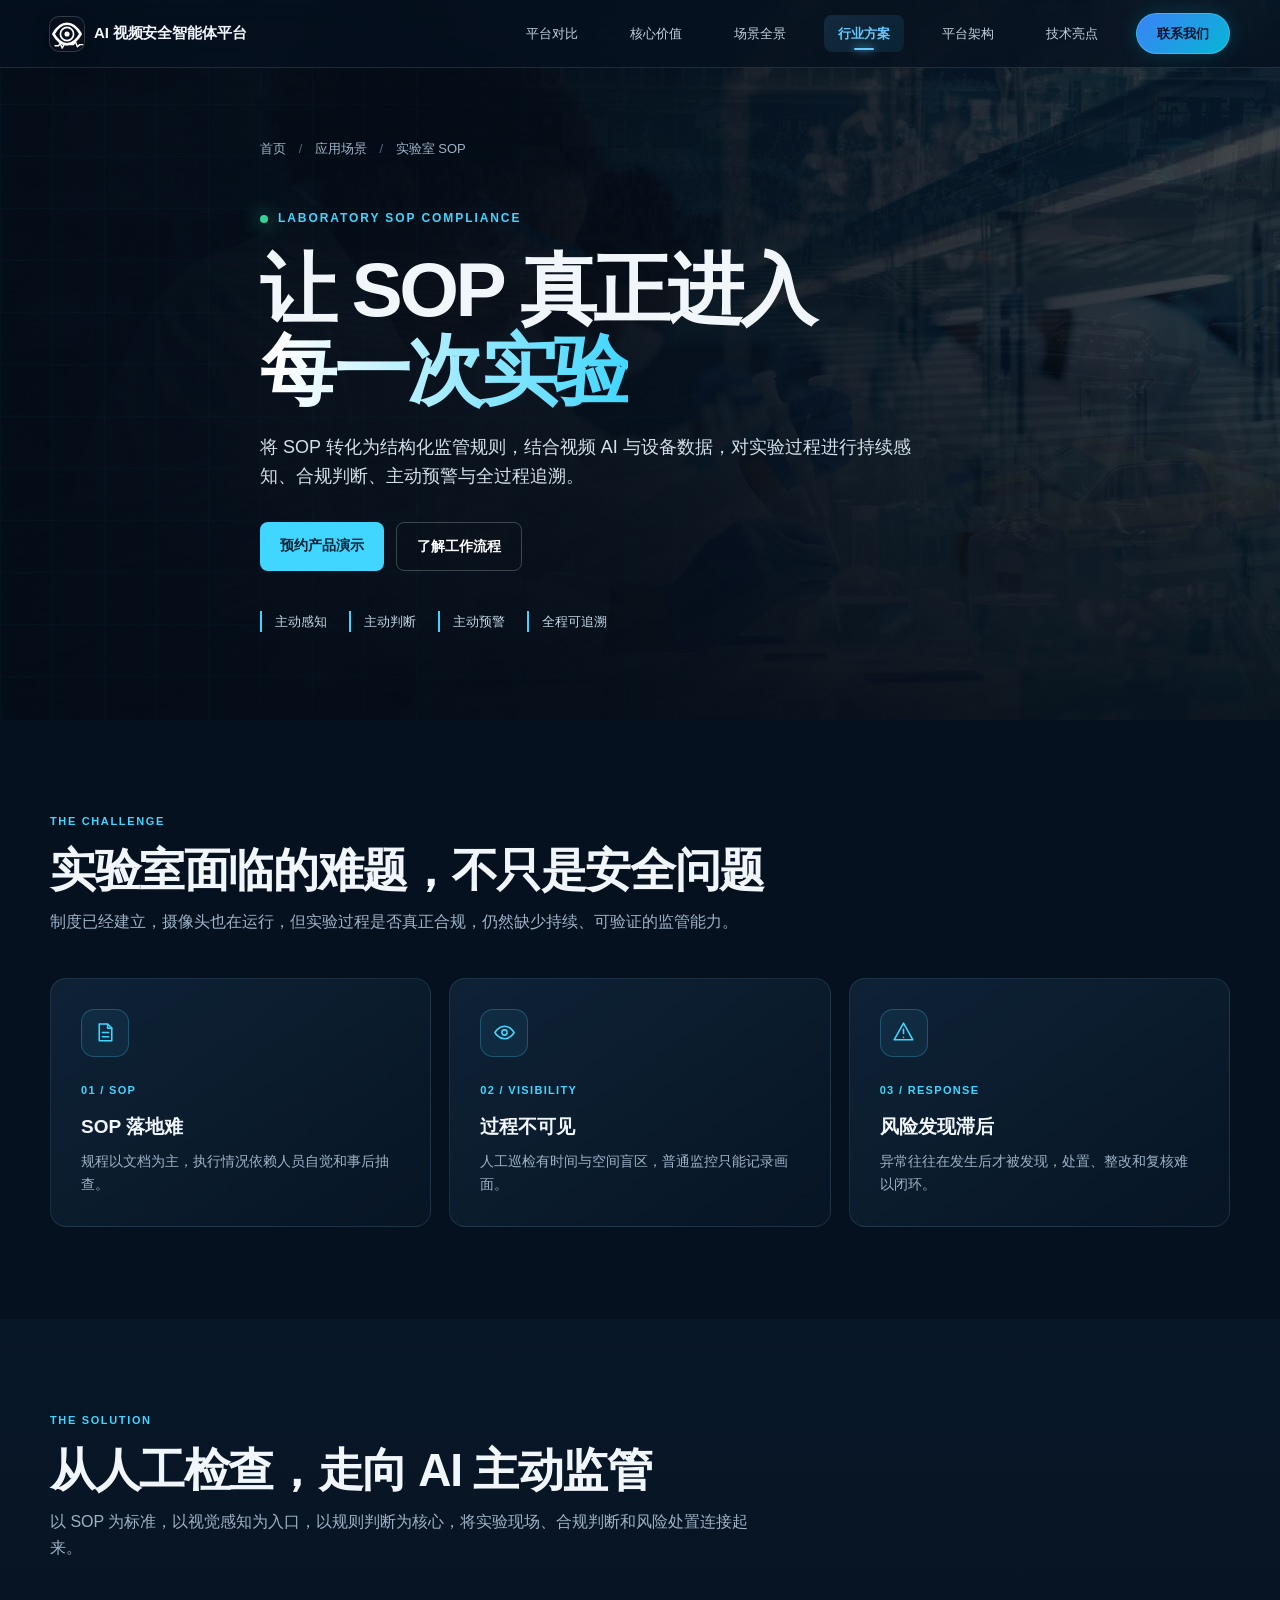
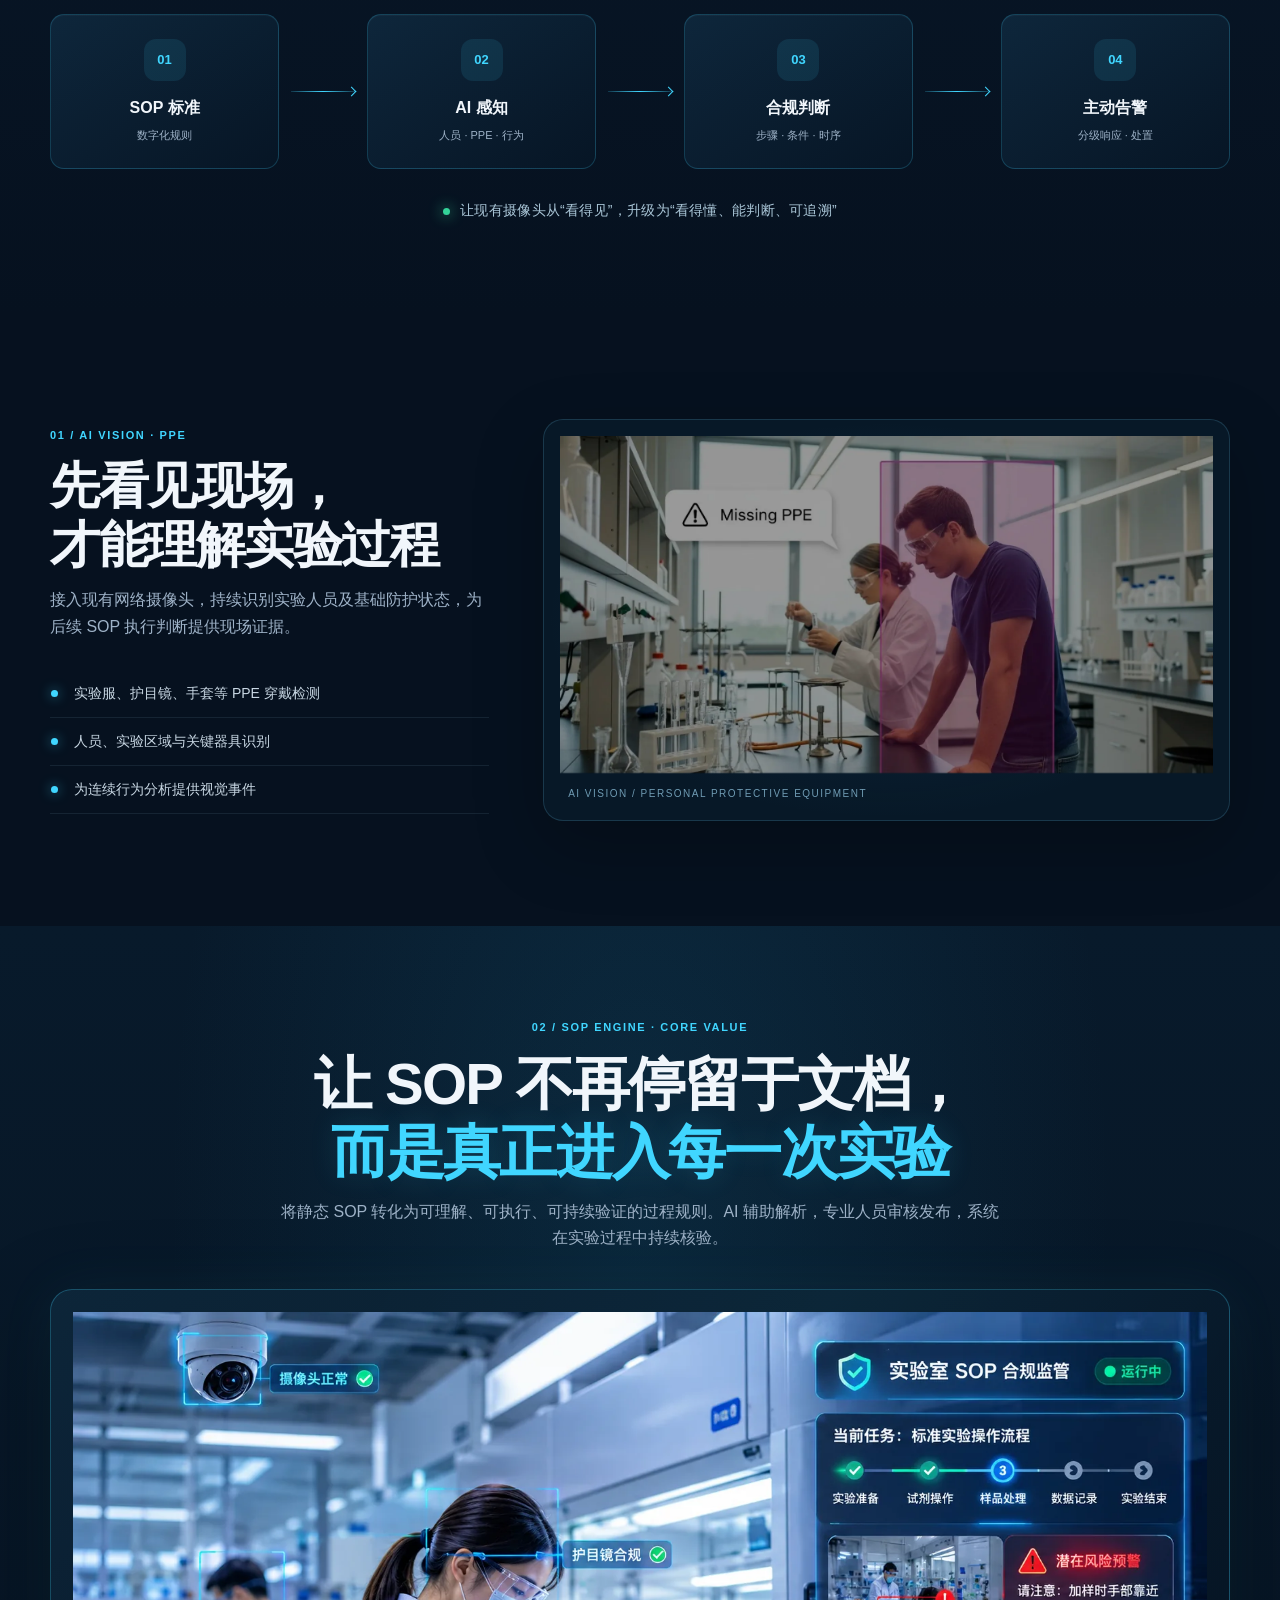
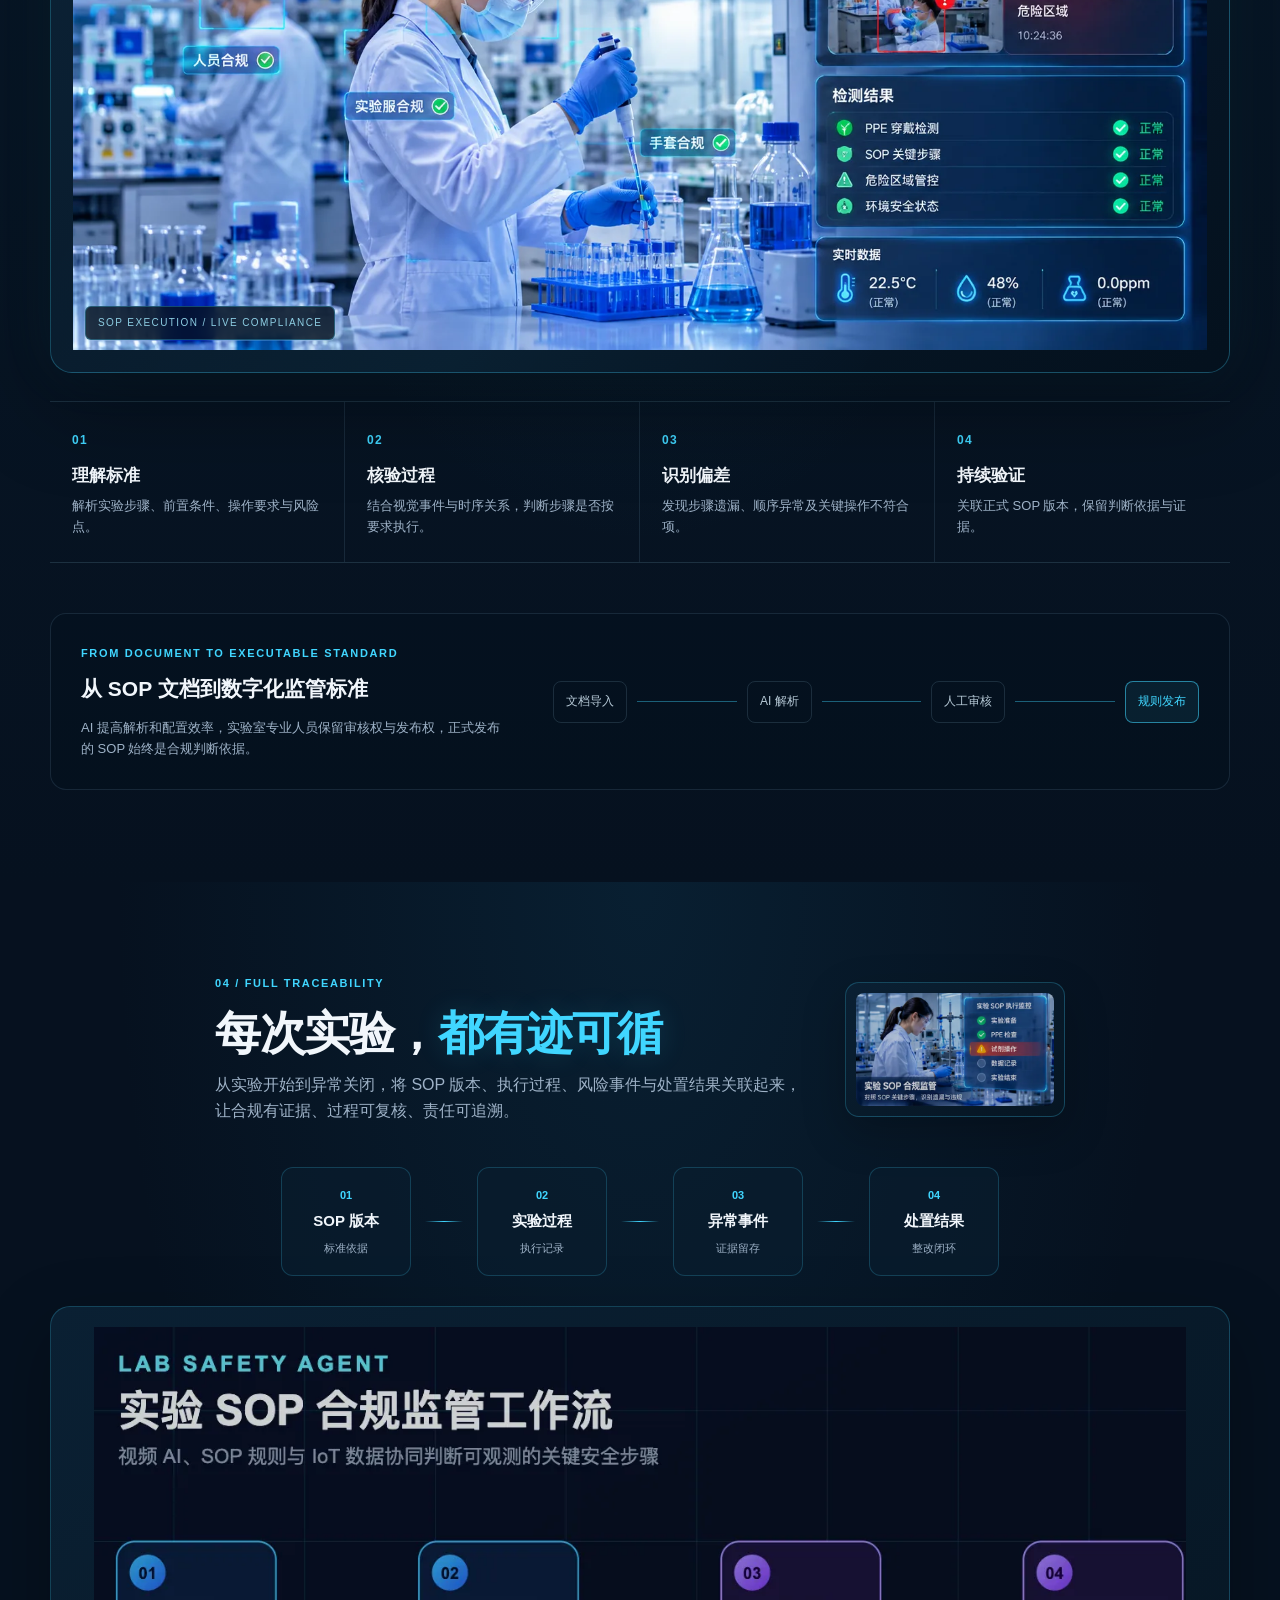
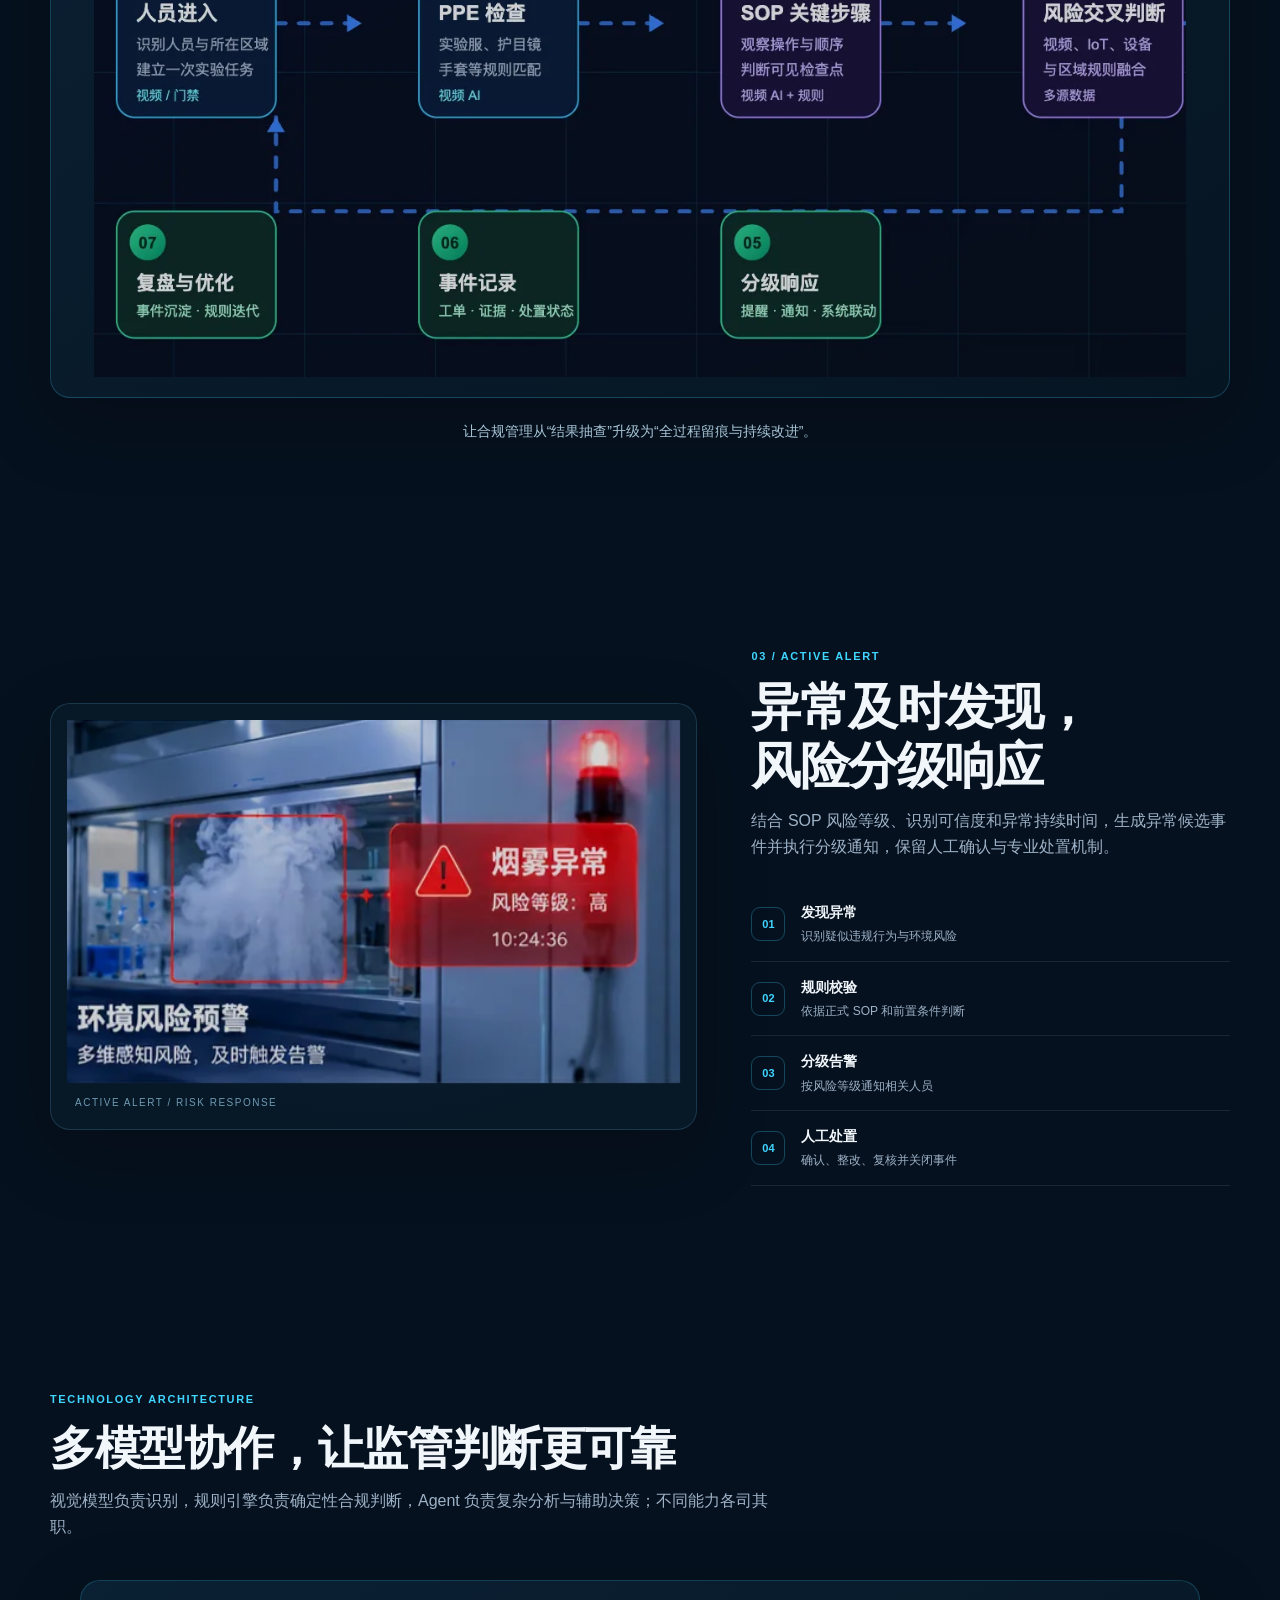
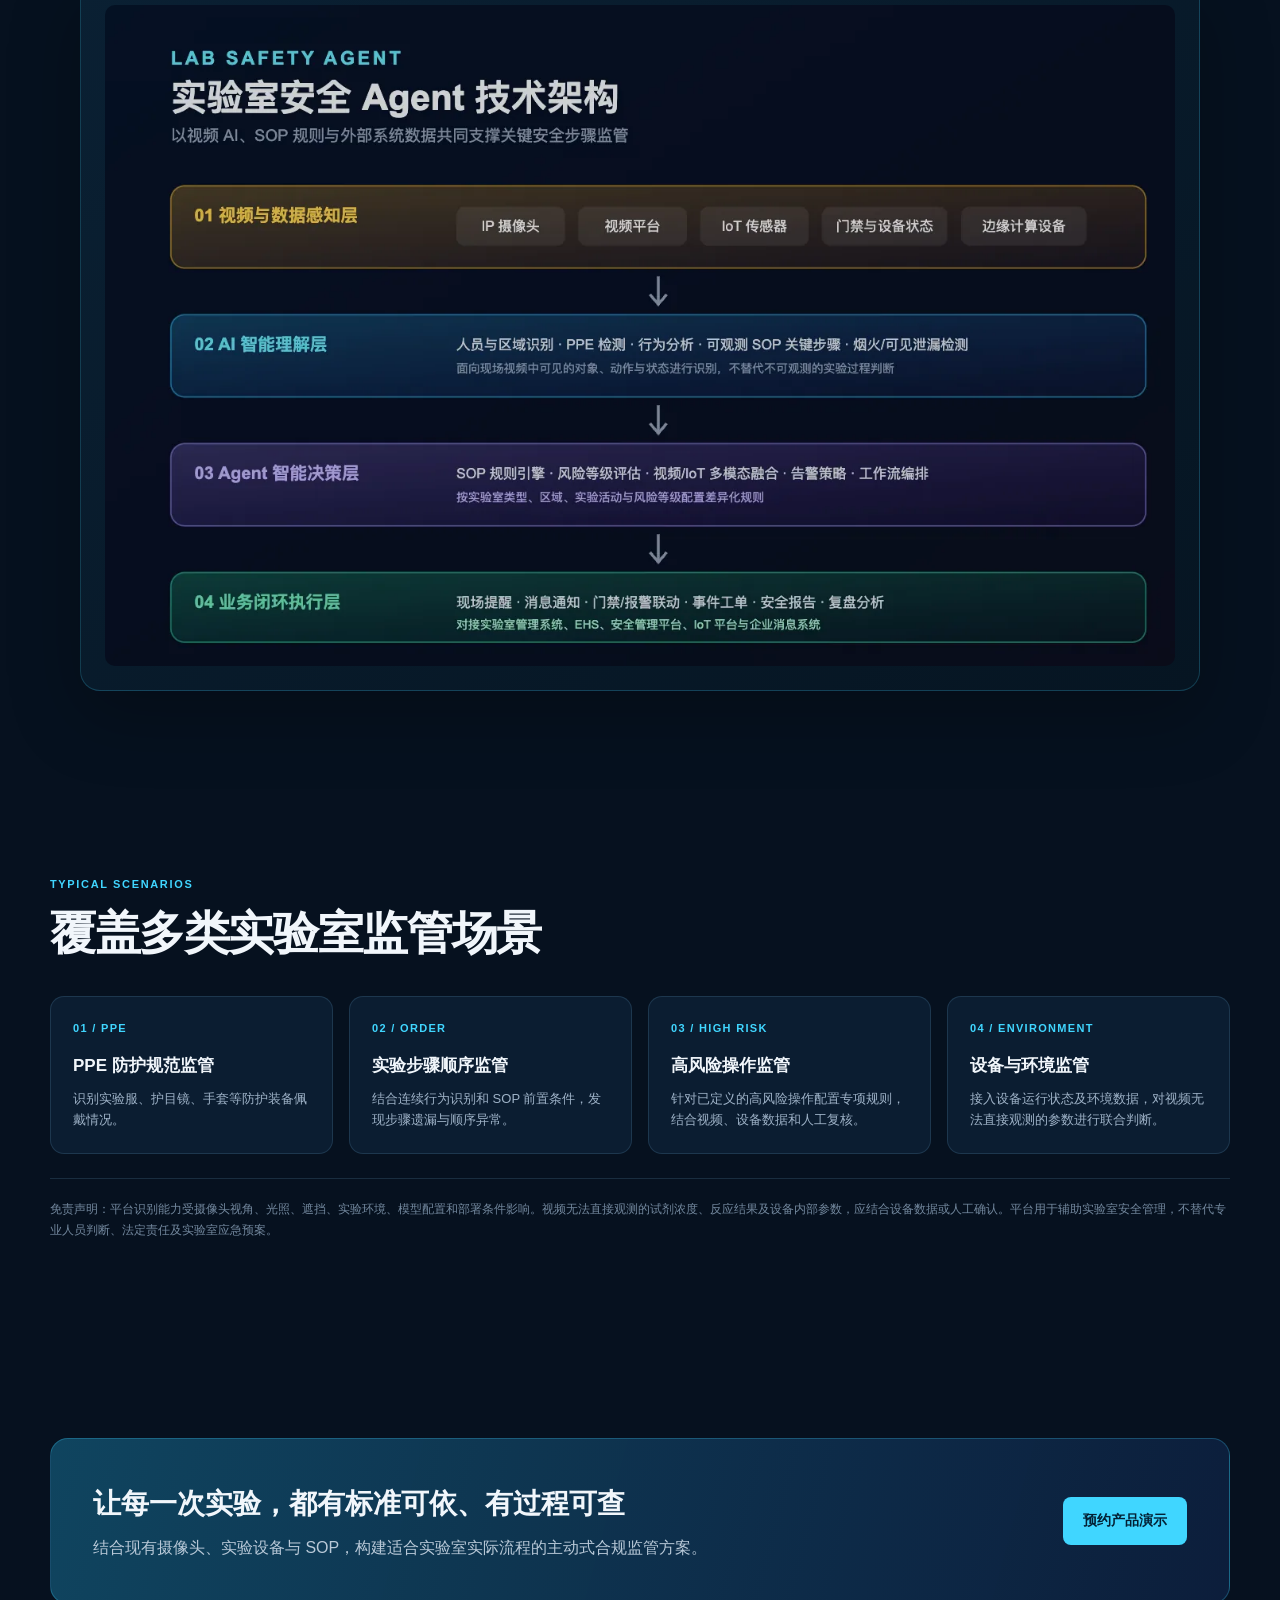
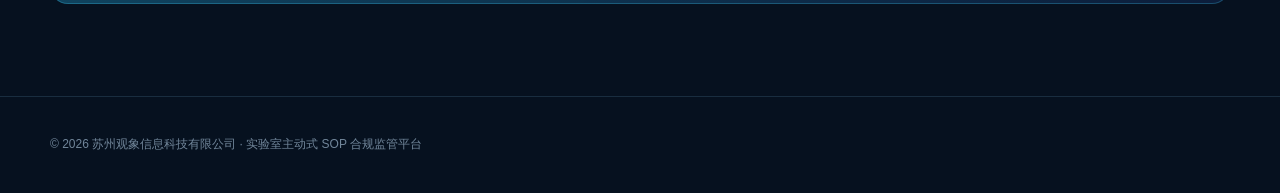
==== commit 3cd05ff6: "Move traceability to third section and add execution thumbnail" ====
--- a/pages/laboratory-sop.html
+++ b/pages/laboratory-sop.html
@@ -114,6 +114,7 @@
 .architecture-visual img{display:block;width:100%;height:auto;max-height:780px;object-fit:contain;transition:transform 1.3s ease}.architecture-visual:hover img{transform:scale(1.01)}
 @media(max-width:950px){.challenge-grid{grid-template-columns:1fr 1fr}.showcase-split,.sop-lifecycle{grid-template-columns:1fr;gap:28px}.sop-value-grid{grid-template-columns:1fr 1fr}.sop-value-grid article:nth-child(2){border-right:0}.sop-value-grid article:nth-child(3),.sop-value-grid article:nth-child(4){border-top:1px solid rgba(130,180,205,.14)}.lifecycle-track{flex-wrap:wrap}.trace-chain{flex-wrap:wrap}.trace-chain>i{width:20px}}
 @media(max-width:620px){.challenge-grid{grid-template-columns:1fr}.solution-flow{flex-direction:column;align-items:stretch}.flow-line{width:1px;height:20px;flex:none;margin:auto;background:linear-gradient(180deg,rgba(64,214,255,.15),var(--cyan),rgba(64,214,255,.15))}.flow-line:after{right:-2px;top:auto;bottom:0;transform:rotate(135deg)}.flow-node{padding:16px}.showcase-split{gap:22px}.showcase-copy .section-title{font-size:32px}.showcase-image,.sop-main-visual,.trace-visual,.architecture-visual{padding:10px;border-radius:14px}.sop-heading .section-title{font-size:34px}.sop-value-grid{grid-template-columns:1fr 1fr}.sop-value-grid article{padding:18px 12px}.sop-value-grid article:nth-child(2){border-right:0}.sop-lifecycle{padding:20px 16px}.lifecycle-track{gap:6px}.lifecycle-track span{font-size:10px;padding:8px}.alert-layout .showcase-image,.alert-layout .showcase-copy{order:initial}.trace-chain{gap:8px}.trace-chain>div{min-width:calc(50% - 16px)}.trace-chain>i{display:none}.visual-corner{left:18px;bottom:18px;font-size:8px}}
+.trace-intro{display:flex;align-items:center;justify-content:center;gap:34px;text-align:left}.trace-intro-copy{flex:1;max-width:650px}.trace-intro-copy .section-desc{margin-left:0;margin-right:0}.trace-intro-image{flex:0 0 220px;padding:10px;border:1px solid rgba(64,214,255,.24);border-radius:14px;background:linear-gradient(145deg,#0a2033,#061522);box-shadow:0 16px 44px rgba(0,0,0,.22)}.trace-intro-image img{display:block;width:100%;height:auto;max-height:150px;object-fit:contain;border-radius:8px;transition:transform 1.2s ease}.trace-intro-image:hover img{transform:scale(1.025)}@media(max-width:620px){.trace-intro{flex-direction:column;align-items:stretch;gap:18px;text-align:center}.trace-intro-copy .section-desc{margin-left:auto;margin-right:auto}.trace-intro-image{flex:initial;max-width:220px;margin:0 auto}}
 </style>
 </head>
 <body>
@@ -159,9 +160,9 @@
 
 <section class="section-dark sop-section" id="sop"><div class="container"><div class="sop-heading"><div class="kicker">02 / SOP ENGINE · CORE VALUE</div><h2 class="section-title">让 SOP 不再停留于文档，<br><span class="accent-text">而是真正进入每一次实验</span></h2><p class="section-desc">将静态 SOP 转化为可理解、可执行、可持续验证的过程规则。AI 辅助解析，专业人员审核发布，系统在实验过程中持续核验。</p></div><div class="sop-main-visual"><img src="../assets/images/laboratory-sop-dashboard.webp" alt="SOP 执行过程主动监管平台大图"><div class="visual-corner">SOP EXECUTION / LIVE COMPLIANCE</div></div><div class="sop-value-grid"><article><b>01</b><h3>理解标准</h3><p>解析实验步骤、前置条件、操作要求与风险点。</p></article><article><b>02</b><h3>核验过程</h3><p>结合视觉事件与时序关系，判断步骤是否按要求执行。</p></article><article><b>03</b><h3>识别偏差</h3><p>发现步骤遗漏、顺序异常及关键操作不符合项。</p></article><article><b>04</b><h3>持续验证</h3><p>关联正式 SOP 版本，保留判断依据与证据。</p></article></div><div class="sop-lifecycle"><div><div class="kicker">FROM DOCUMENT TO EXECUTABLE STANDARD</div><h3>从 SOP 文档到数字化监管标准</h3><p>AI 提高解析和配置效率，实验室专业人员保留审核权与发布权，正式发布的 SOP 始终是合规判断依据。</p></div><div class="lifecycle-track"><span>文档导入</span><i></i><span>AI 解析</span><i></i><span>人工审核</span><i></i><span class="current">规则发布</span></div></div></div></section>
 
+<section class="section-dark trace-section" id="traceability"><div class="container"><div class="trace-heading"><div class="trace-intro"><div class="trace-intro-copy"><div class="kicker">04 / FULL TRACEABILITY</div><h2 class="section-title">每次实验，<span class="accent-text">都有迹可循</span></h2><p class="section-desc">从实验开始到异常关闭，将 SOP 版本、执行过程、风险事件与处置结果关联起来，让合规有证据、过程可复核、责任可追溯。</p></div><div class="trace-intro-image"><img src="../assets/images/laboratory-sop-execution.webp" alt="实验过程数字化记录示意图"></div></div></div><div class="trace-chain"><div><b>01</b><strong>SOP 版本</strong><small>标准依据</small></div><i></i><div><b>02</b><strong>实验过程</strong><small>执行记录</small></div><i></i><div><b>03</b><strong>异常事件</strong><small>证据留存</small></div><i></i><div><b>04</b><strong>处置结果</strong><small>整改闭环</small></div></div><div class="trace-visual"><img src="../assets/images/laboratory-sop-workflow.webp" alt="实验室 SOP 全过程记录与合规追溯流程图"></div><p class="trace-note">让合规管理从“结果抽查”升级为“全过程留痕与持续改进”。</p></div></section>
+
 <section class="alert-section"><div class="container showcase-split alert-layout"><div class="showcase-image"><img src="../assets/images/laboratory-sop-environment-alert.webp" alt="实验室环境异常与主动风险告警"><span class="image-caption">ACTIVE ALERT / RISK RESPONSE</span></div><div class="showcase-copy"><div class="kicker">03 / ACTIVE ALERT</div><h2 class="section-title">异常及时发现，<br>风险分级响应</h2><p class="section-desc">结合 SOP 风险等级、识别可信度和异常持续时间，生成异常候选事件并执行分级通知，保留人工确认与专业处置机制。</p><ul class="risk-steps"><li><b>01</b><span><strong>发现异常</strong><small>识别疑似违规行为与环境风险</small></span></li><li><b>02</b><span><strong>规则校验</strong><small>依据正式 SOP 和前置条件判断</small></span></li><li><b>03</b><span><strong>分级告警</strong><small>按风险等级通知相关人员</small></span></li><li><b>04</b><span><strong>人工处置</strong><small>确认、整改、复核并关闭事件</small></span></li></ul></div></div></section>
-
-<section class="section-dark trace-section" id="traceability"><div class="container"><div class="trace-heading"><div class="kicker">04 / FULL TRACEABILITY</div><h2 class="section-title">每一次实验，<span class="accent-text">都有迹可循</span></h2><p class="section-desc">从实验开始到异常关闭，将 SOP 版本、执行过程、风险事件与处置结果关联起来，让合规有证据、过程可复核、责任可追溯。</p></div><div class="trace-chain"><div><b>01</b><strong>SOP 版本</strong><small>标准依据</small></div><i></i><div><b>02</b><strong>实验过程</strong><small>执行记录</small></div><i></i><div><b>03</b><strong>异常事件</strong><small>证据留存</small></div><i></i><div><b>04</b><strong>处置结果</strong><small>整改闭环</small></div></div><div class="trace-visual"><img src="../assets/images/laboratory-sop-workflow.webp" alt="实验室 SOP 全过程记录与合规追溯流程图"></div><p class="trace-note">让合规管理从“结果抽查”升级为“全过程留痕与持续改进”。</p></div></section>
 
 <section class="architecture-section" id="technology"><div class="container"><div class="kicker">TECHNOLOGY ARCHITECTURE</div><h2 class="section-title">多模型协作，让监管判断更可靠</h2><p class="section-desc">视觉模型负责识别，规则引擎负责确定性合规判断，Agent 负责复杂分析与辅助决策；不同能力各司其职。</p><div class="architecture-visual"><img src="../assets/images/laboratory-sop-architecture.webp" alt="实验室主动式 SOP 合规监管平台技术架构图"></div></div></section>
 
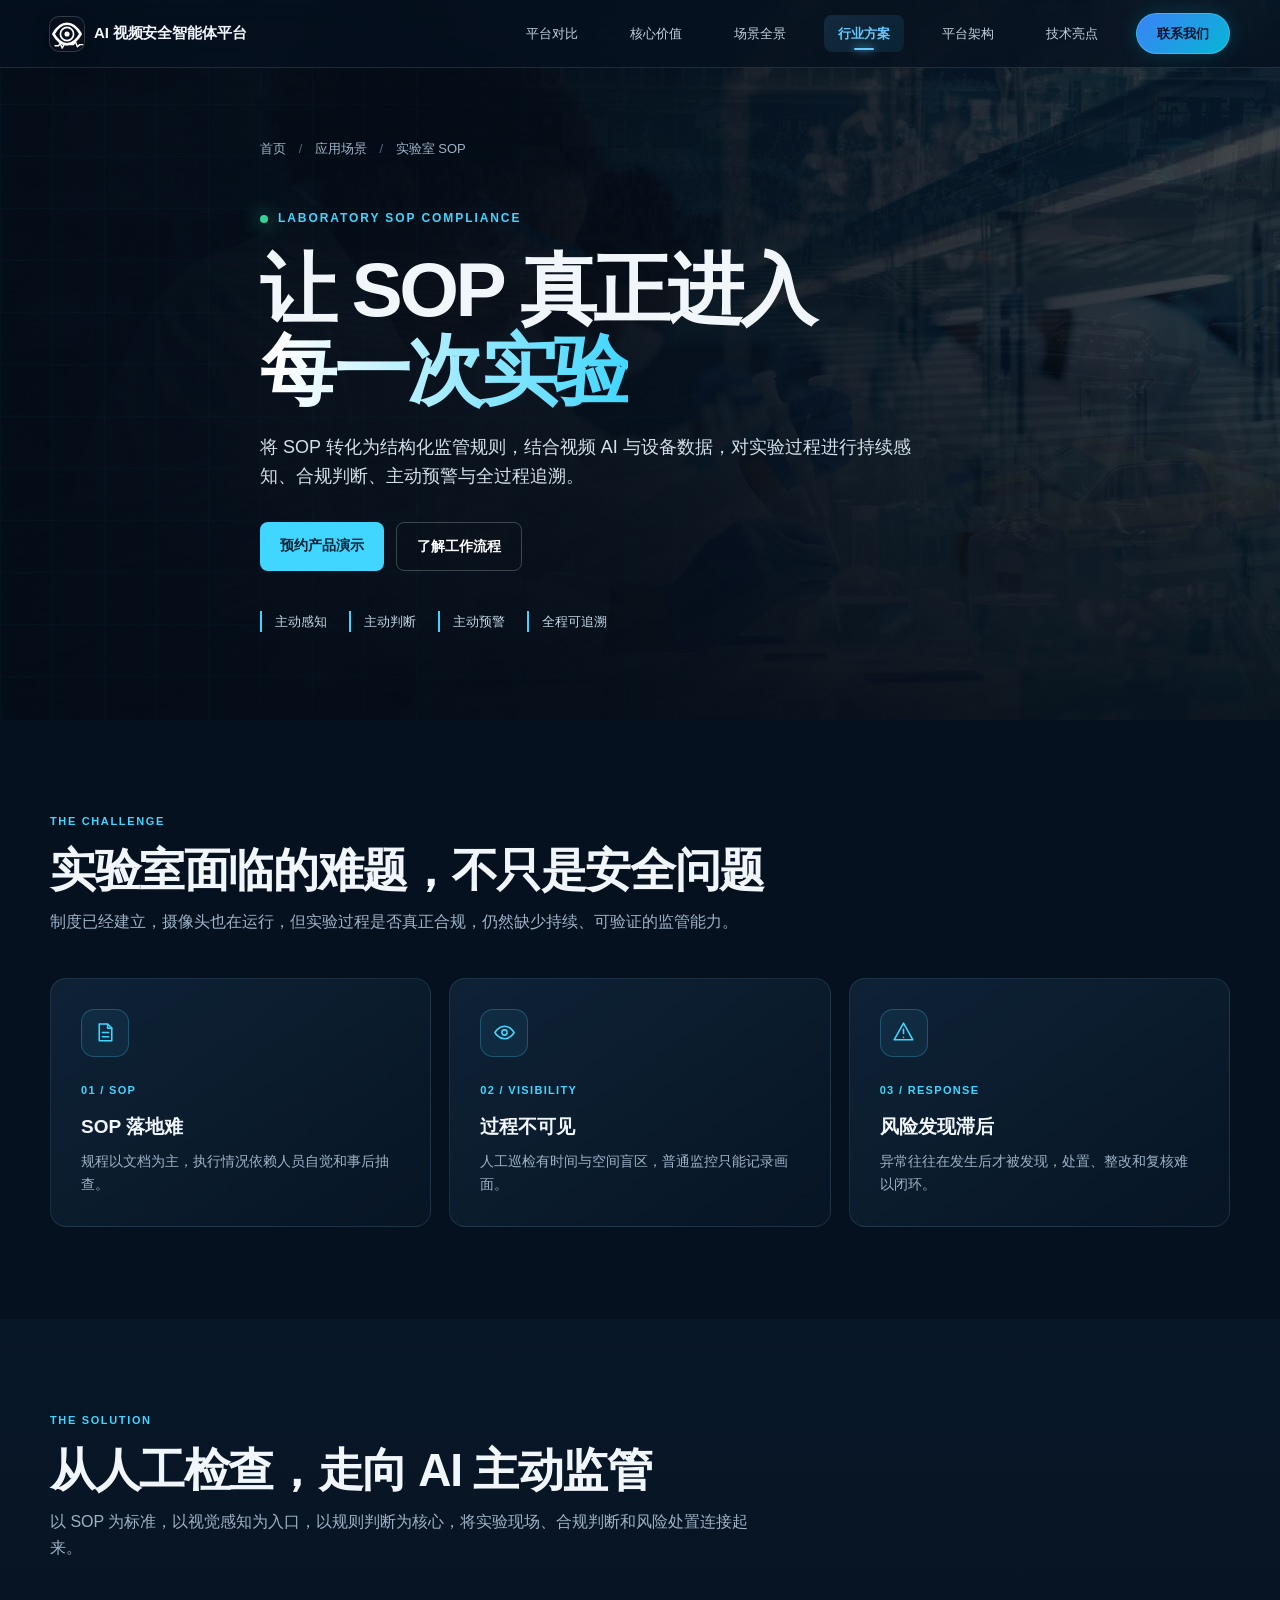
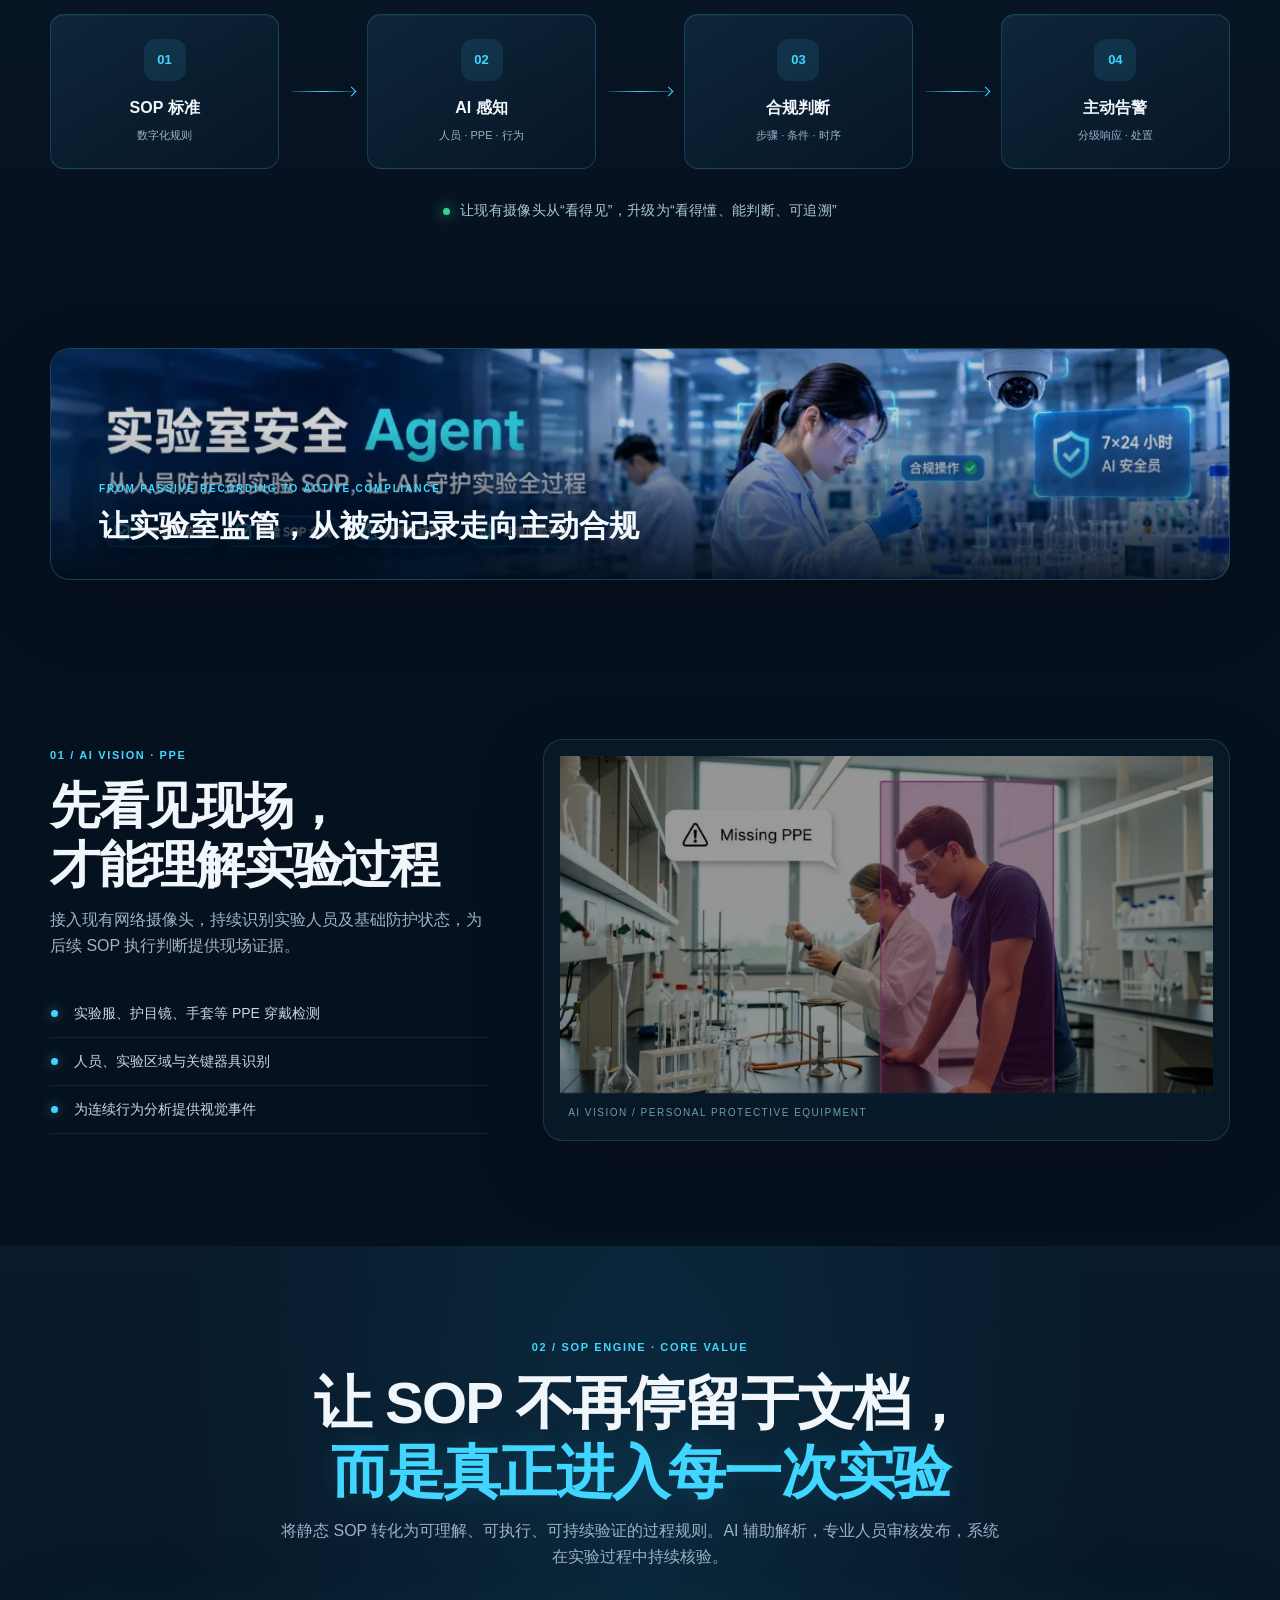
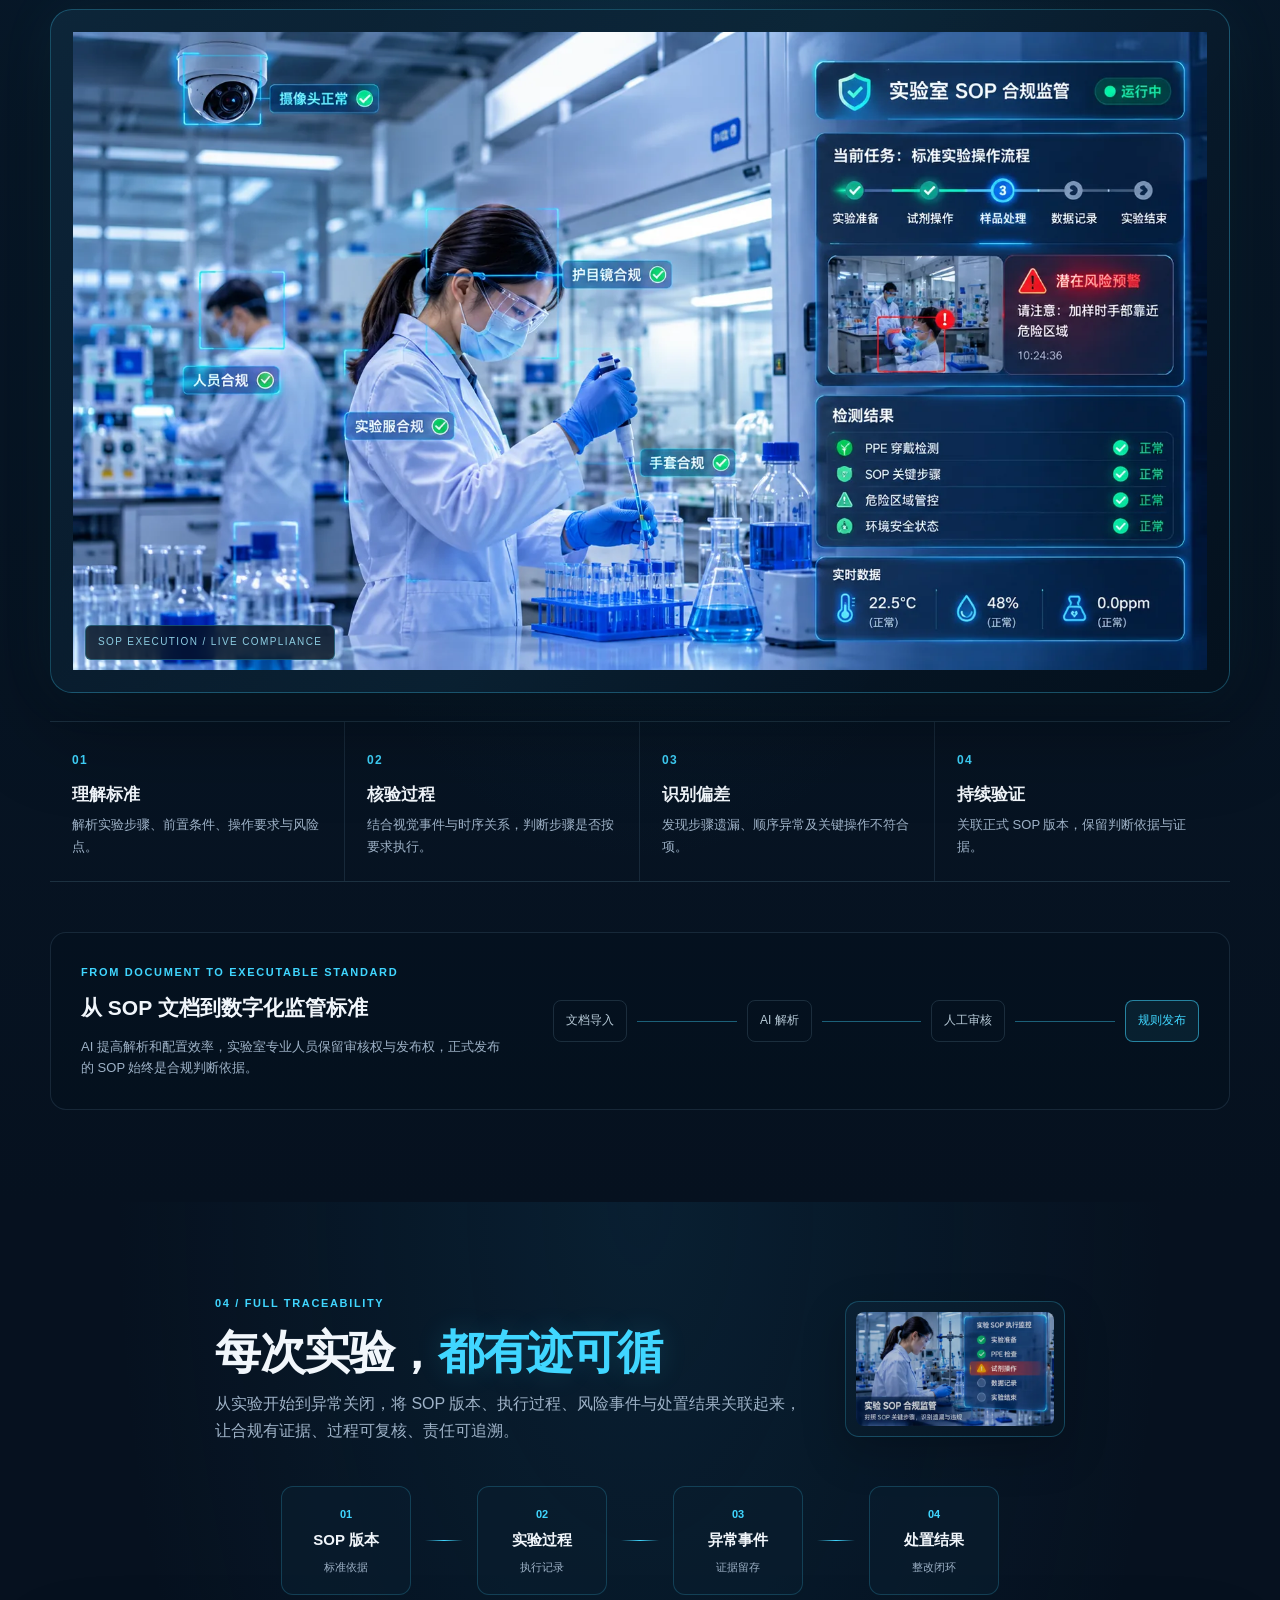
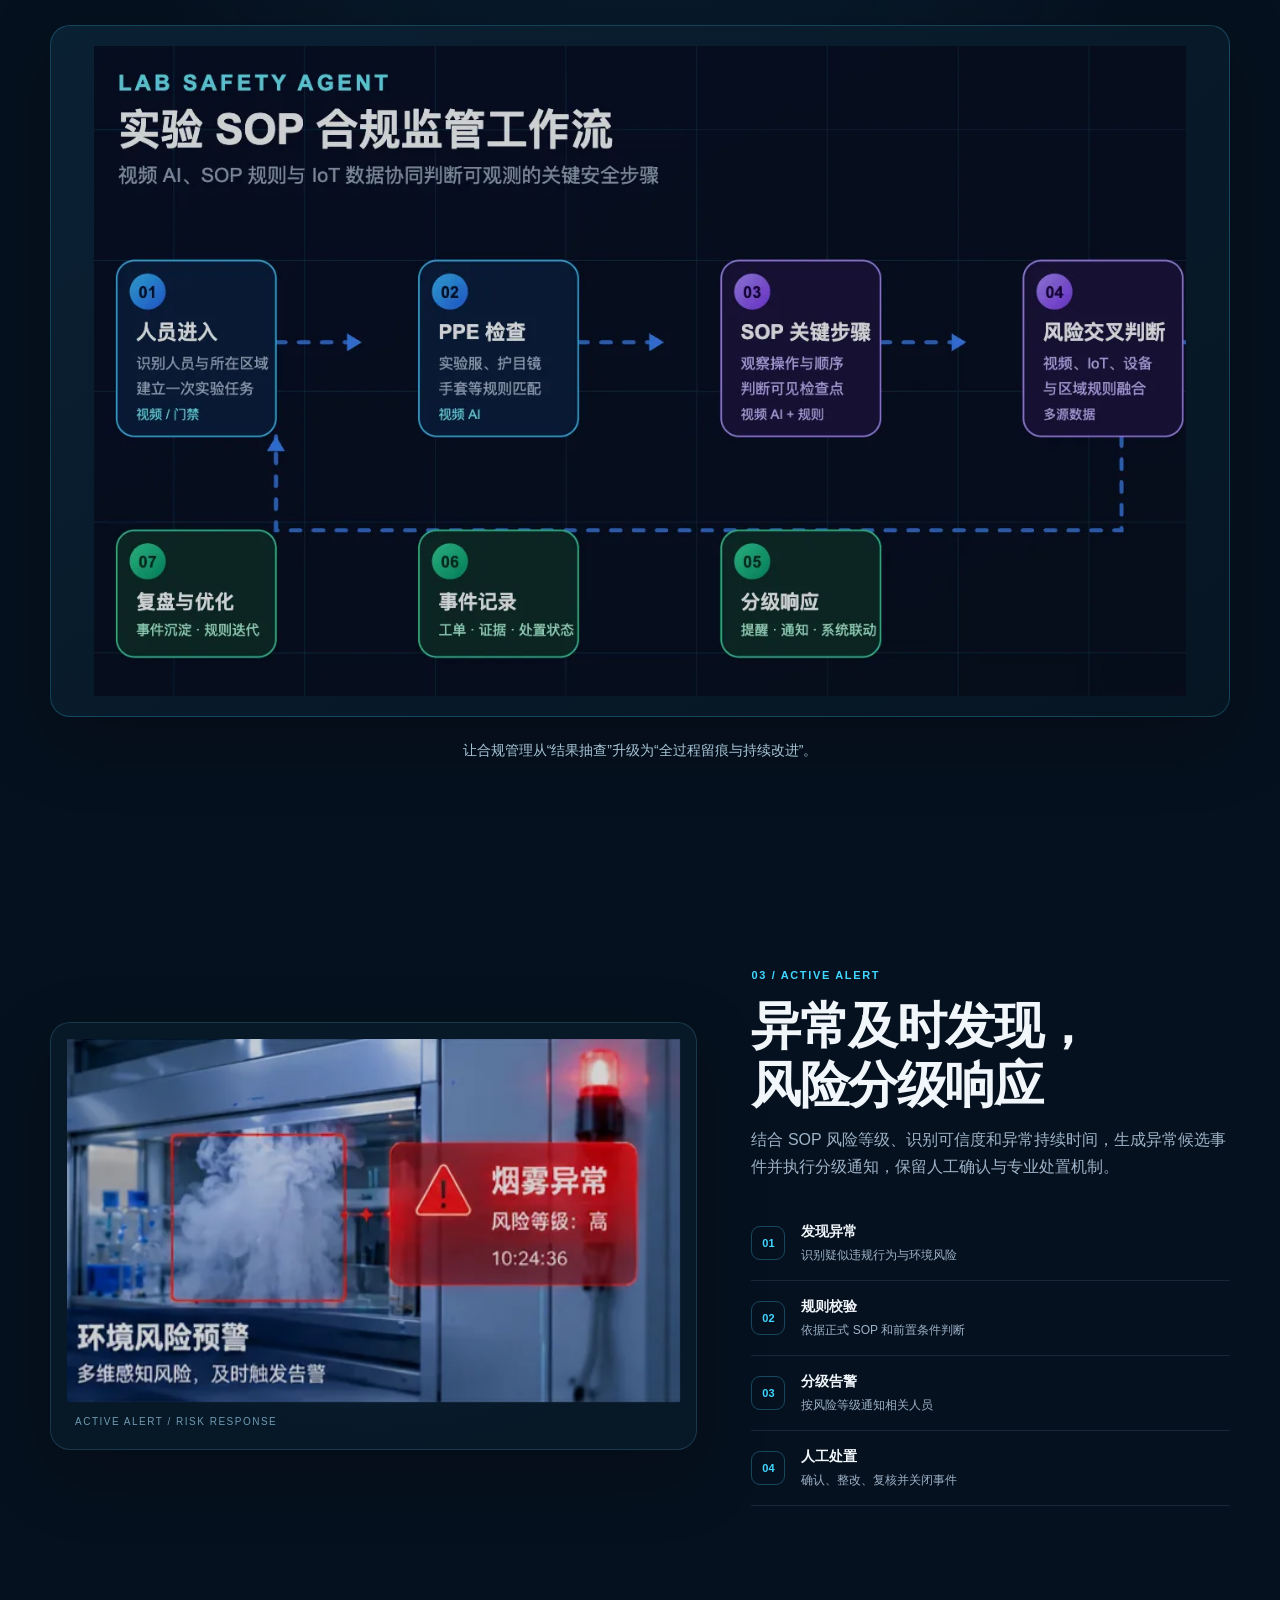
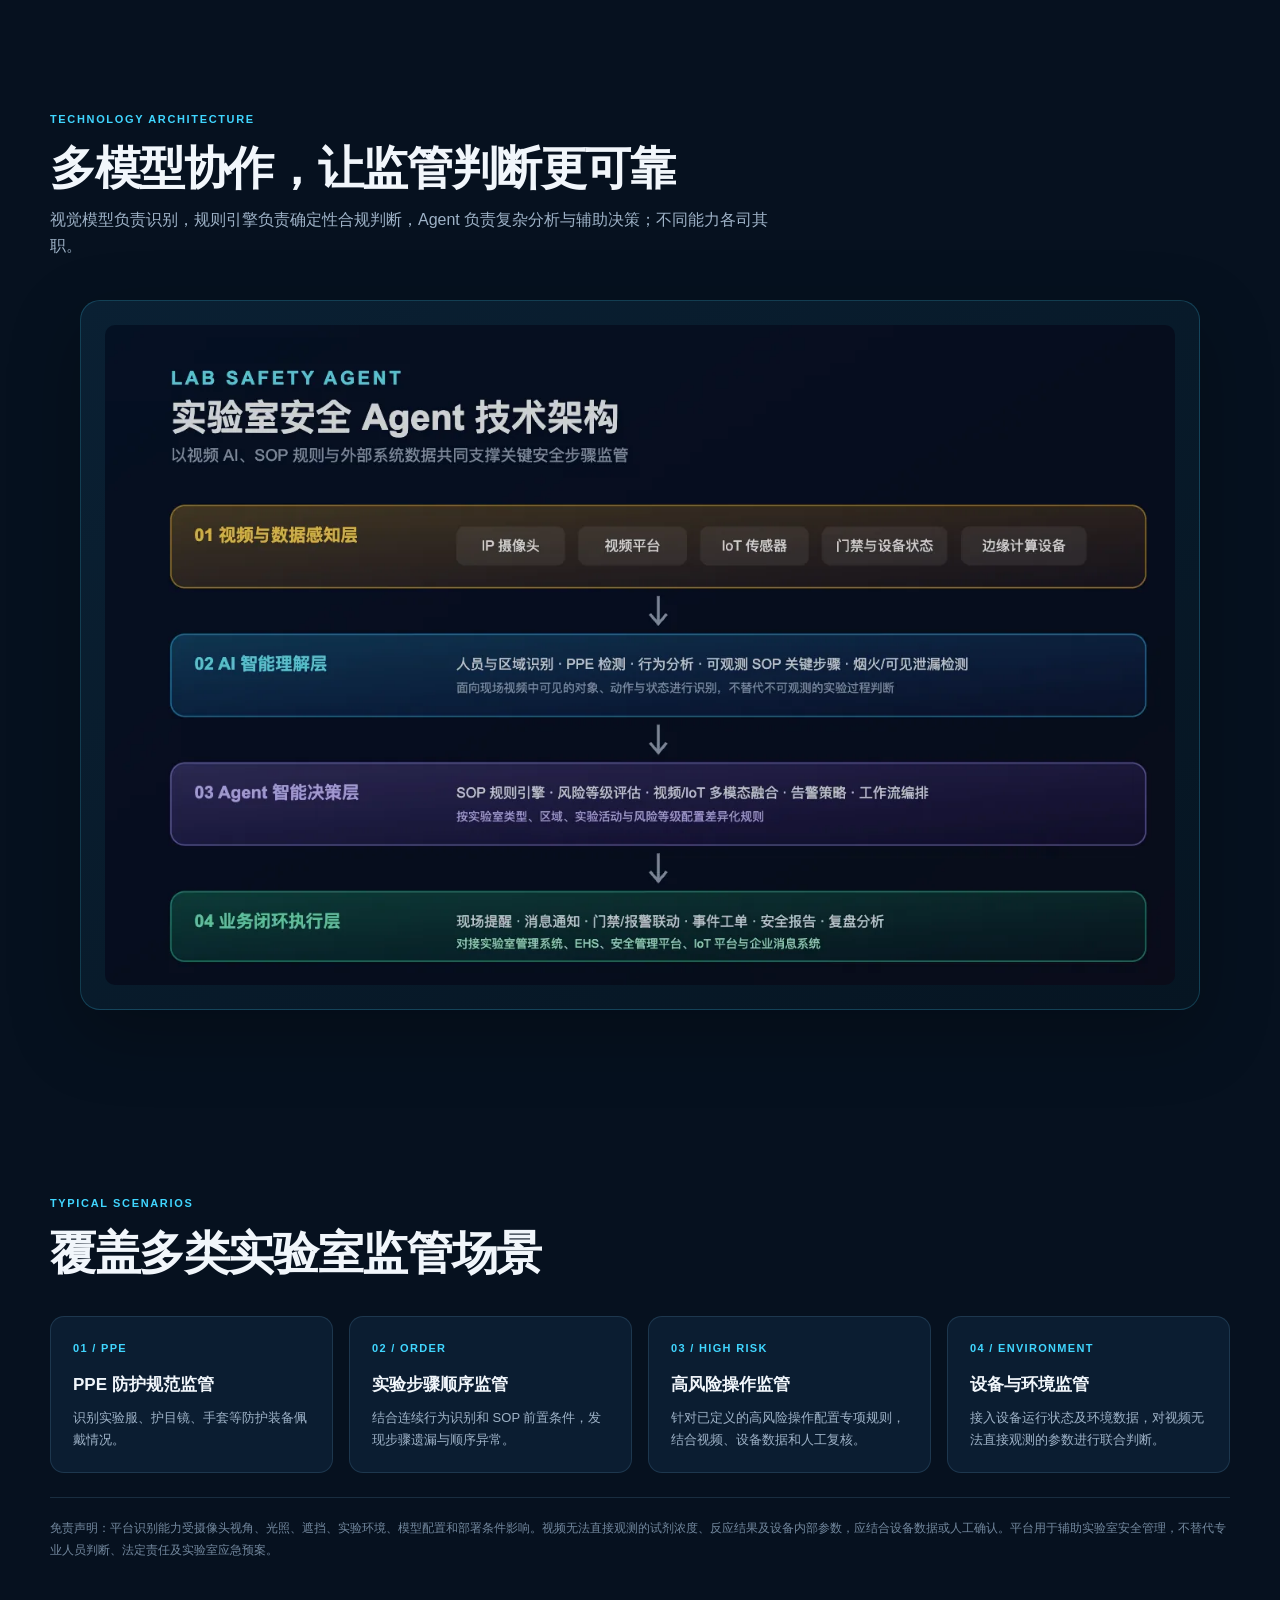
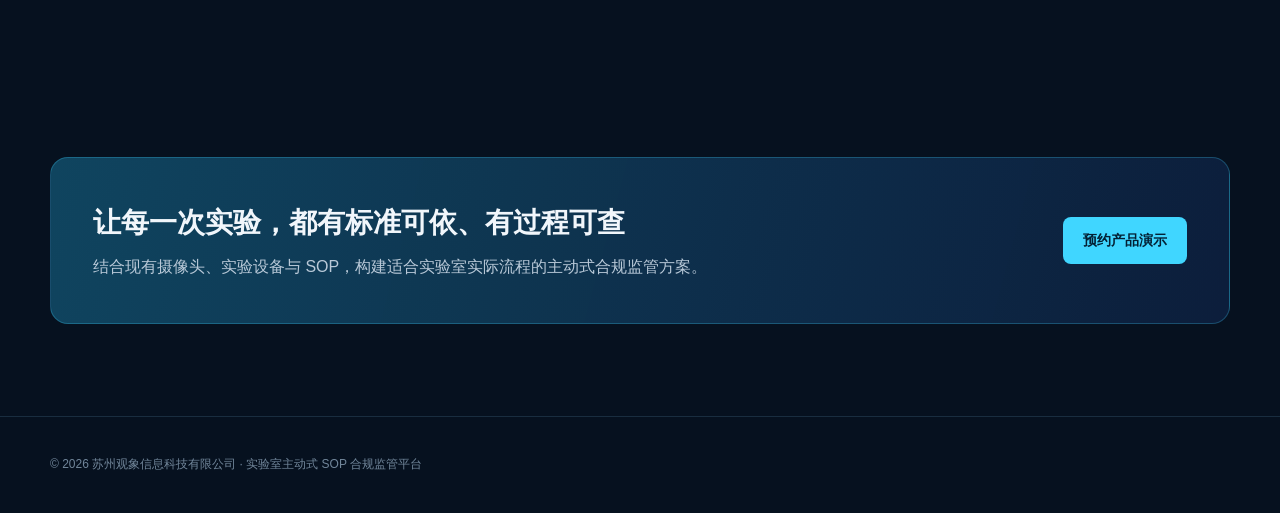
==== commit cafb0f12: "Add laboratory SOP banner between solution and capabilities" ====
--- a/pages/laboratory-sop.html
+++ b/pages/laboratory-sop.html
@@ -115,6 +115,18 @@
 @media(max-width:950px){.challenge-grid{grid-template-columns:1fr 1fr}.showcase-split,.sop-lifecycle{grid-template-columns:1fr;gap:28px}.sop-value-grid{grid-template-columns:1fr 1fr}.sop-value-grid article:nth-child(2){border-right:0}.sop-value-grid article:nth-child(3),.sop-value-grid article:nth-child(4){border-top:1px solid rgba(130,180,205,.14)}.lifecycle-track{flex-wrap:wrap}.trace-chain{flex-wrap:wrap}.trace-chain>i{width:20px}}
 @media(max-width:620px){.challenge-grid{grid-template-columns:1fr}.solution-flow{flex-direction:column;align-items:stretch}.flow-line{width:1px;height:20px;flex:none;margin:auto;background:linear-gradient(180deg,rgba(64,214,255,.15),var(--cyan),rgba(64,214,255,.15))}.flow-line:after{right:-2px;top:auto;bottom:0;transform:rotate(135deg)}.flow-node{padding:16px}.showcase-split{gap:22px}.showcase-copy .section-title{font-size:32px}.showcase-image,.sop-main-visual,.trace-visual,.architecture-visual{padding:10px;border-radius:14px}.sop-heading .section-title{font-size:34px}.sop-value-grid{grid-template-columns:1fr 1fr}.sop-value-grid article{padding:18px 12px}.sop-value-grid article:nth-child(2){border-right:0}.sop-lifecycle{padding:20px 16px}.lifecycle-track{gap:6px}.lifecycle-track span{font-size:10px;padding:8px}.alert-layout .showcase-image,.alert-layout .showcase-copy{order:initial}.trace-chain{gap:8px}.trace-chain>div{min-width:calc(50% - 16px)}.trace-chain>i{display:none}.visual-corner{left:18px;bottom:18px;font-size:8px}}
 .trace-intro{display:flex;align-items:center;justify-content:center;gap:34px;text-align:left}.trace-intro-copy{flex:1;max-width:650px}.trace-intro-copy .section-desc{margin-left:0;margin-right:0}.trace-intro-image{flex:0 0 220px;padding:10px;border:1px solid rgba(64,214,255,.24);border-radius:14px;background:linear-gradient(145deg,#0a2033,#061522);box-shadow:0 16px 44px rgba(0,0,0,.22)}.trace-intro-image img{display:block;width:100%;height:auto;max-height:150px;object-fit:contain;border-radius:8px;transition:transform 1.2s ease}.trace-intro-image:hover img{transform:scale(1.025)}@media(max-width:620px){.trace-intro{flex-direction:column;align-items:stretch;gap:18px;text-align:center}.trace-intro-copy .section-desc{margin-left:auto;margin-right:auto}.trace-intro-image{flex:initial;max-width:220px;margin:0 auto}}
+
+/* Solution banner: visual bridge from concept to laboratory scene */
+.solution-banner-section{padding:34px 0 54px}
+.solution-banner{position:relative;overflow:hidden;border:1px solid rgba(64,214,255,.24);border-radius:20px;background:#071827;box-shadow:0 24px 70px rgba(0,0,0,.24)}
+.solution-banner img{display:block;width:100%;height:auto;max-height:460px;object-fit:contain;transition:transform 1.2s cubic-bezier(.2,.65,.25,1)}
+.solution-banner:hover img{transform:scale(1.012)}
+.solution-banner:after{content:"";position:absolute;inset:35% 0 0;background:linear-gradient(0deg,rgba(3,13,25,.88),rgba(3,13,25,0))}
+.solution-banner-copy{position:absolute;z-index:1;left:clamp(20px,4vw,48px);bottom:clamp(18px,3vw,34px);max-width:680px}
+.solution-banner-copy span{display:block;color:var(--cyan);font-size:10px;font-weight:800;letter-spacing:.18em}
+.solution-banner-copy strong{display:block;margin-top:8px;color:#f3f8fc;font-size:clamp(19px,2.6vw,30px);line-height:1.3;text-shadow:0 2px 16px rgba(0,0,0,.35)}
+@media(max-width:620px){.solution-banner-section{padding:22px 0 38px}.solution-banner{border-radius:14px}.solution-banner img{max-height:none}.solution-banner:after{inset:20% 0 0}.solution-banner-copy{left:16px;right:16px;bottom:14px}.solution-banner-copy span{font-size:8px}.solution-banner-copy strong{font-size:17px}}
+
 </style>
 </head>
 <body>
@@ -156,6 +168,18 @@
 <section class="section-dark solution-section" id="process"><div class="container"><div class="kicker">THE SOLUTION</div><h2 class="section-title">从人工检查，走向 AI 主动监管</h2><p class="section-desc">以 SOP 为标准，以视觉感知为入口，以规则判断为核心，将实验现场、合规判断和风险处置连接起来。</p><div class="solution-flow">
 <div class="flow-node"><span class="flow-icon">01</span><b>SOP 标准</b><small>数字化规则</small></div><i class="flow-line"></i><div class="flow-node"><span class="flow-icon">02</span><b>AI 感知</b><small>人员 · PPE · 行为</small></div><i class="flow-line"></i><div class="flow-node"><span class="flow-icon">03</span><b>合规判断</b><small>步骤 · 条件 · 时序</small></div><i class="flow-line"></i><div class="flow-node"><span class="flow-icon">04</span><b>主动告警</b><small>分级响应 · 处置</small></div></div><div class="solution-foot"><span></span>让现有摄像头从“看得见”，升级为“看得懂、能判断、可追溯”</div></div></section>
 
+<section class="solution-banner-section" aria-label="实验室主动合规监管场景">
+  <div class="container">
+    <div class="solution-banner">
+      <img src="../assets/images/laboratory-sop-banner.webp" alt="现代实验室场景，展现主动式 SOP 合规监管的应用环境">
+      <div class="solution-banner-copy">
+        <span>FROM PASSIVE RECORDING TO ACTIVE COMPLIANCE</span>
+        <strong>让实验室监管，从被动记录走向主动合规</strong>
+      </div>
+    </div>
+  </div>
+</section>
+
 <section class="ppe-section"><div class="container showcase-split"><div class="showcase-copy"><div class="kicker">01 / AI VISION · PPE</div><h2 class="section-title">先看见现场，<br>才能理解实验过程</h2><p class="section-desc">接入现有网络摄像头，持续识别实验人员及基础防护状态，为后续 SOP 执行判断提供现场证据。</p><ul class="feature-points"><li>实验服、护目镜、手套等 PPE 穿戴检测</li><li>人员、实验区域与关键器具识别</li><li>为连续行为分析提供视觉事件</li></ul></div><div class="showcase-image"><img src="../assets/images/laboratory-sop-ppe.webp" alt="实验室 PPE 穿戴识别与视觉监管"><span class="image-caption">AI VISION / PERSONAL PROTECTIVE EQUIPMENT</span></div></div></section>
 
 <section class="section-dark sop-section" id="sop"><div class="container"><div class="sop-heading"><div class="kicker">02 / SOP ENGINE · CORE VALUE</div><h2 class="section-title">让 SOP 不再停留于文档，<br><span class="accent-text">而是真正进入每一次实验</span></h2><p class="section-desc">将静态 SOP 转化为可理解、可执行、可持续验证的过程规则。AI 辅助解析，专业人员审核发布，系统在实验过程中持续核验。</p></div><div class="sop-main-visual"><img src="../assets/images/laboratory-sop-dashboard.webp" alt="SOP 执行过程主动监管平台大图"><div class="visual-corner">SOP EXECUTION / LIVE COMPLIANCE</div></div><div class="sop-value-grid"><article><b>01</b><h3>理解标准</h3><p>解析实验步骤、前置条件、操作要求与风险点。</p></article><article><b>02</b><h3>核验过程</h3><p>结合视觉事件与时序关系，判断步骤是否按要求执行。</p></article><article><b>03</b><h3>识别偏差</h3><p>发现步骤遗漏、顺序异常及关键操作不符合项。</p></article><article><b>04</b><h3>持续验证</h3><p>关联正式 SOP 版本，保留判断依据与证据。</p></article></div><div class="sop-lifecycle"><div><div class="kicker">FROM DOCUMENT TO EXECUTABLE STANDARD</div><h3>从 SOP 文档到数字化监管标准</h3><p>AI 提高解析和配置效率，实验室专业人员保留审核权与发布权，正式发布的 SOP 始终是合规判断依据。</p></div><div class="lifecycle-track"><span>文档导入</span><i></i><span>AI 解析</span><i></i><span>人工审核</span><i></i><span class="current">规则发布</span></div></div></div></section>
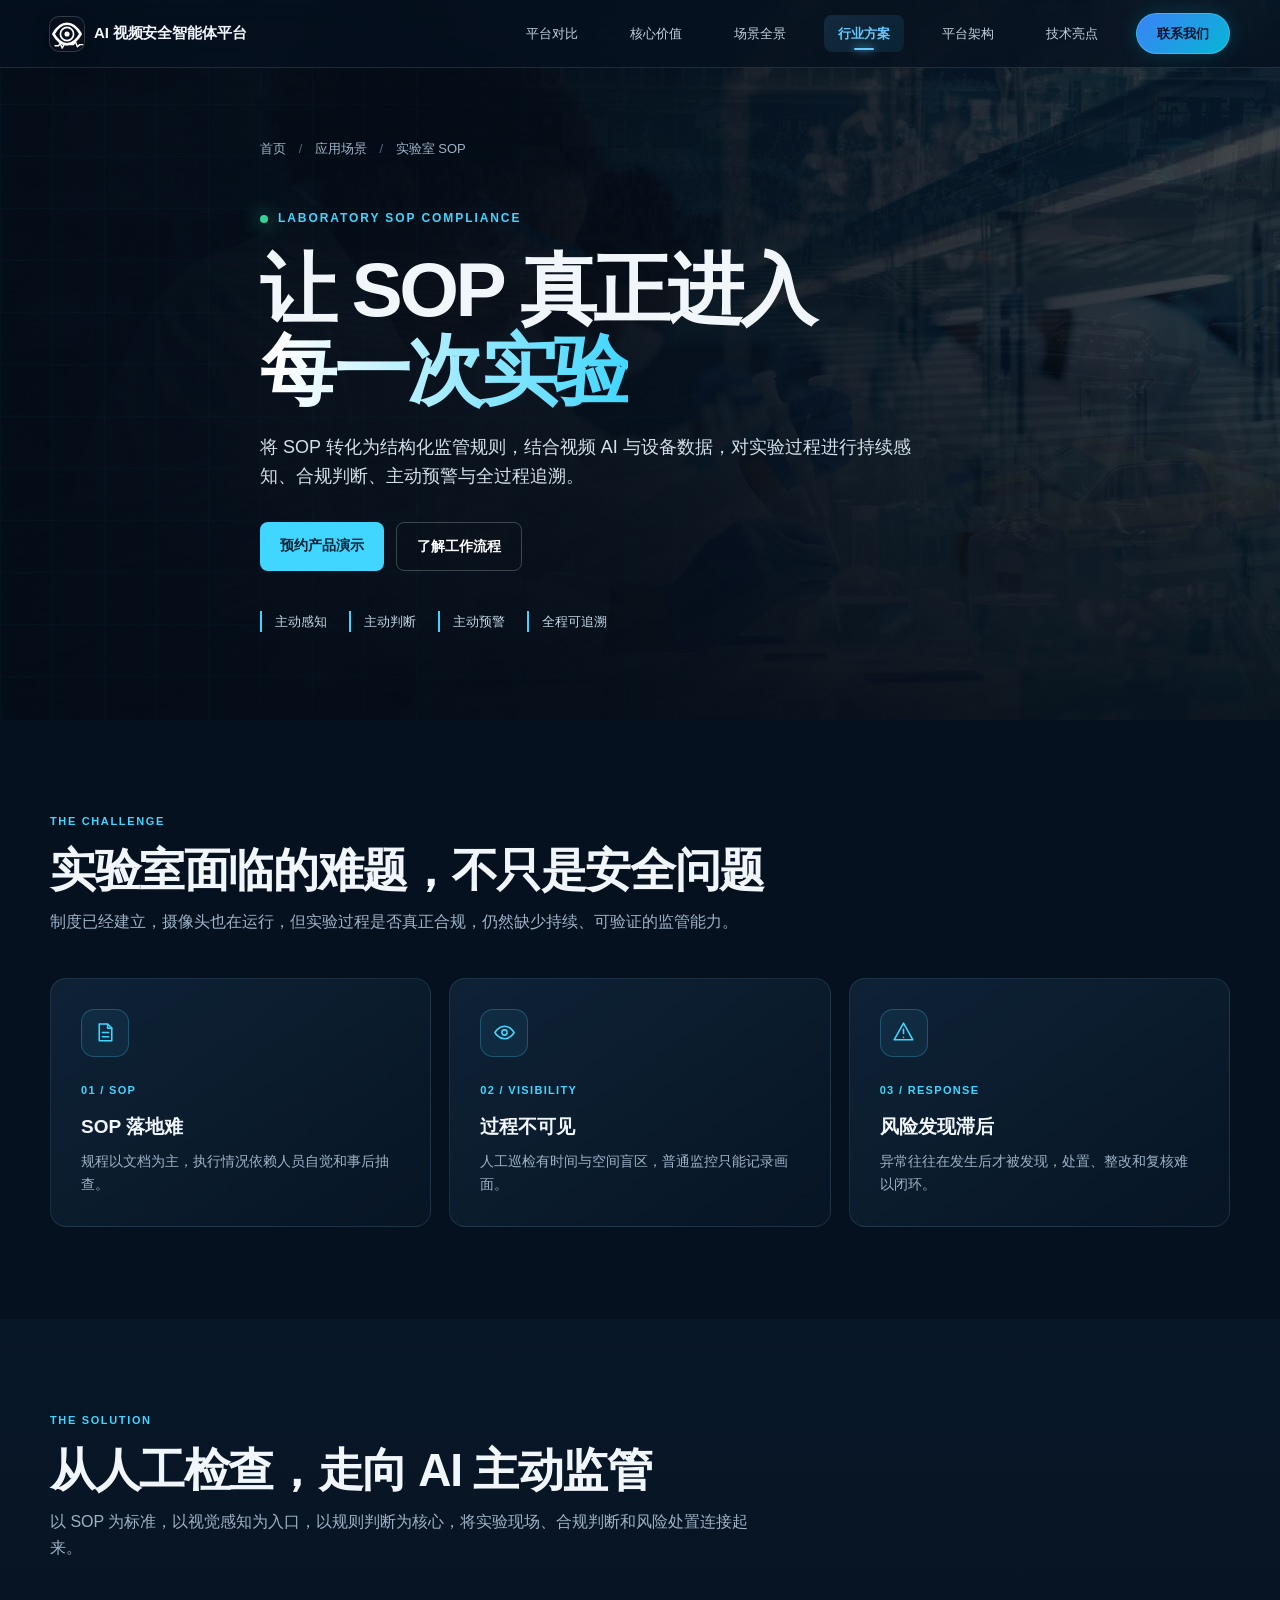
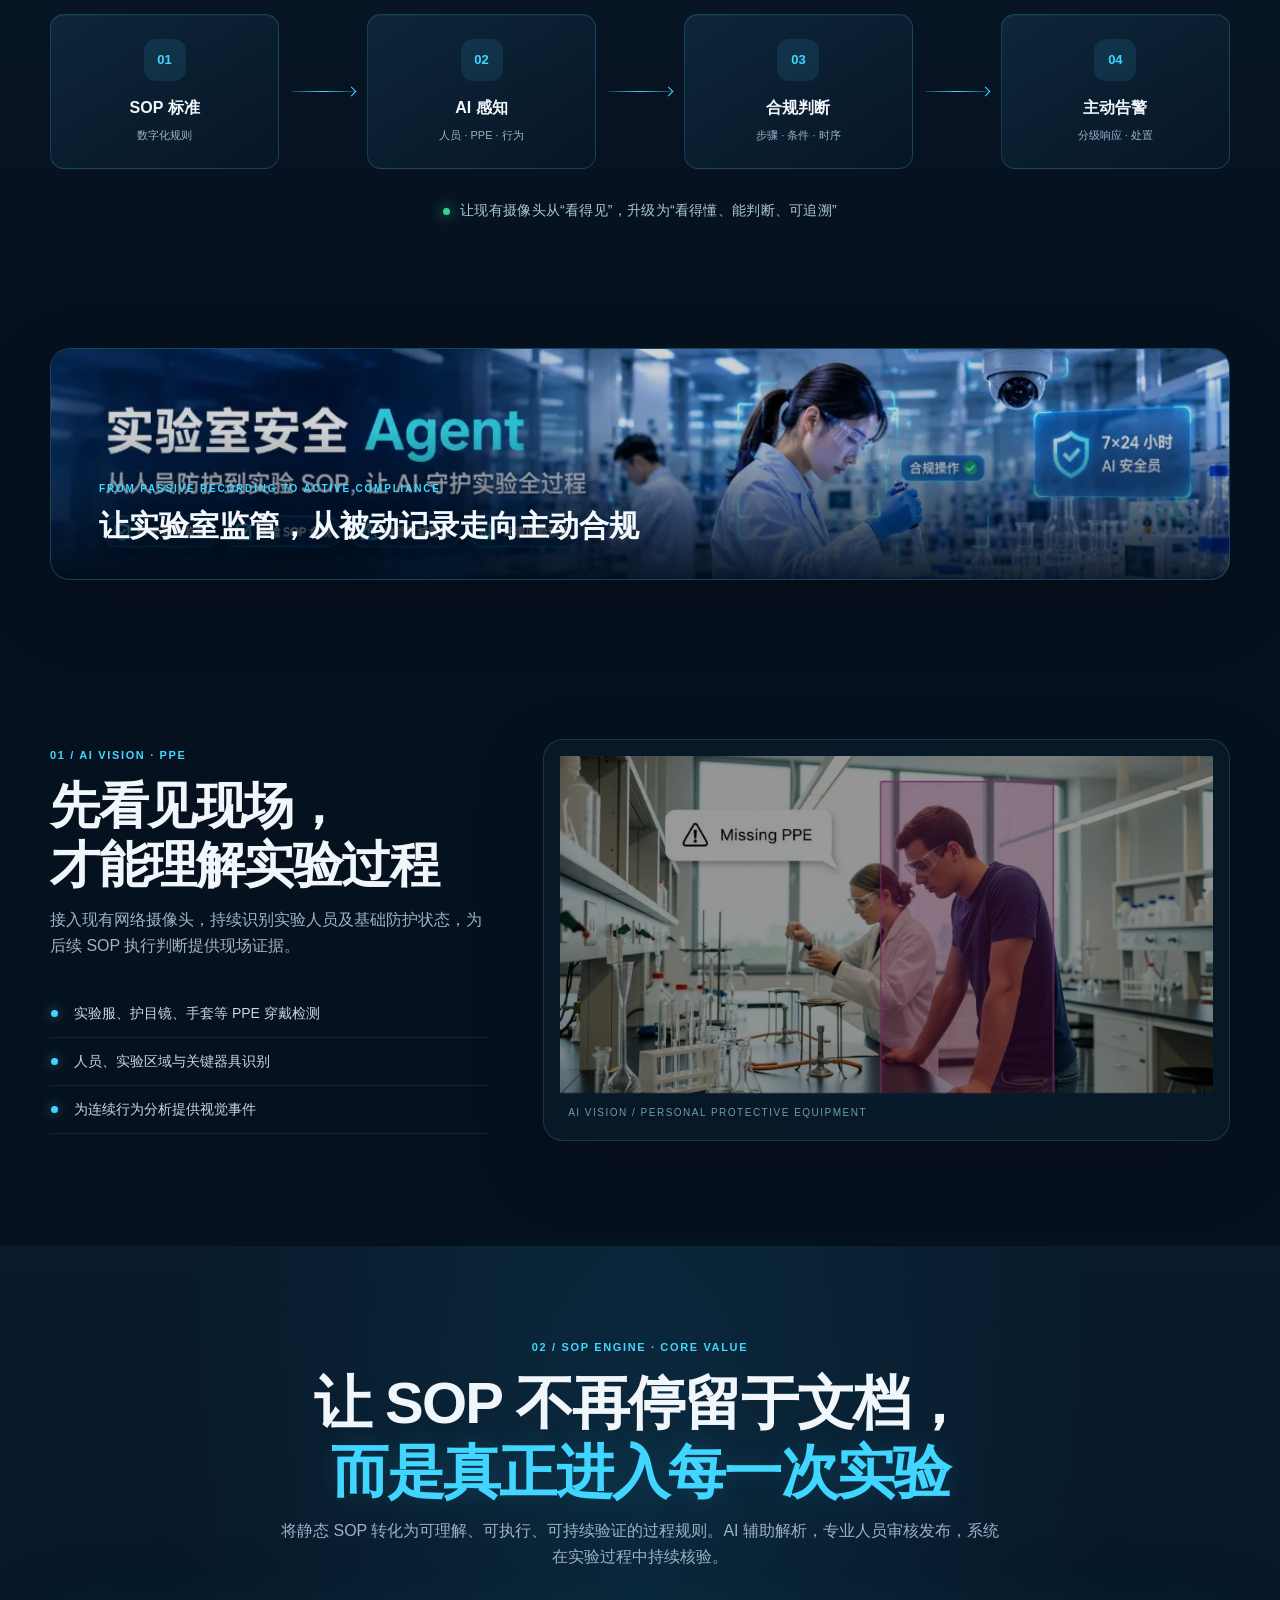
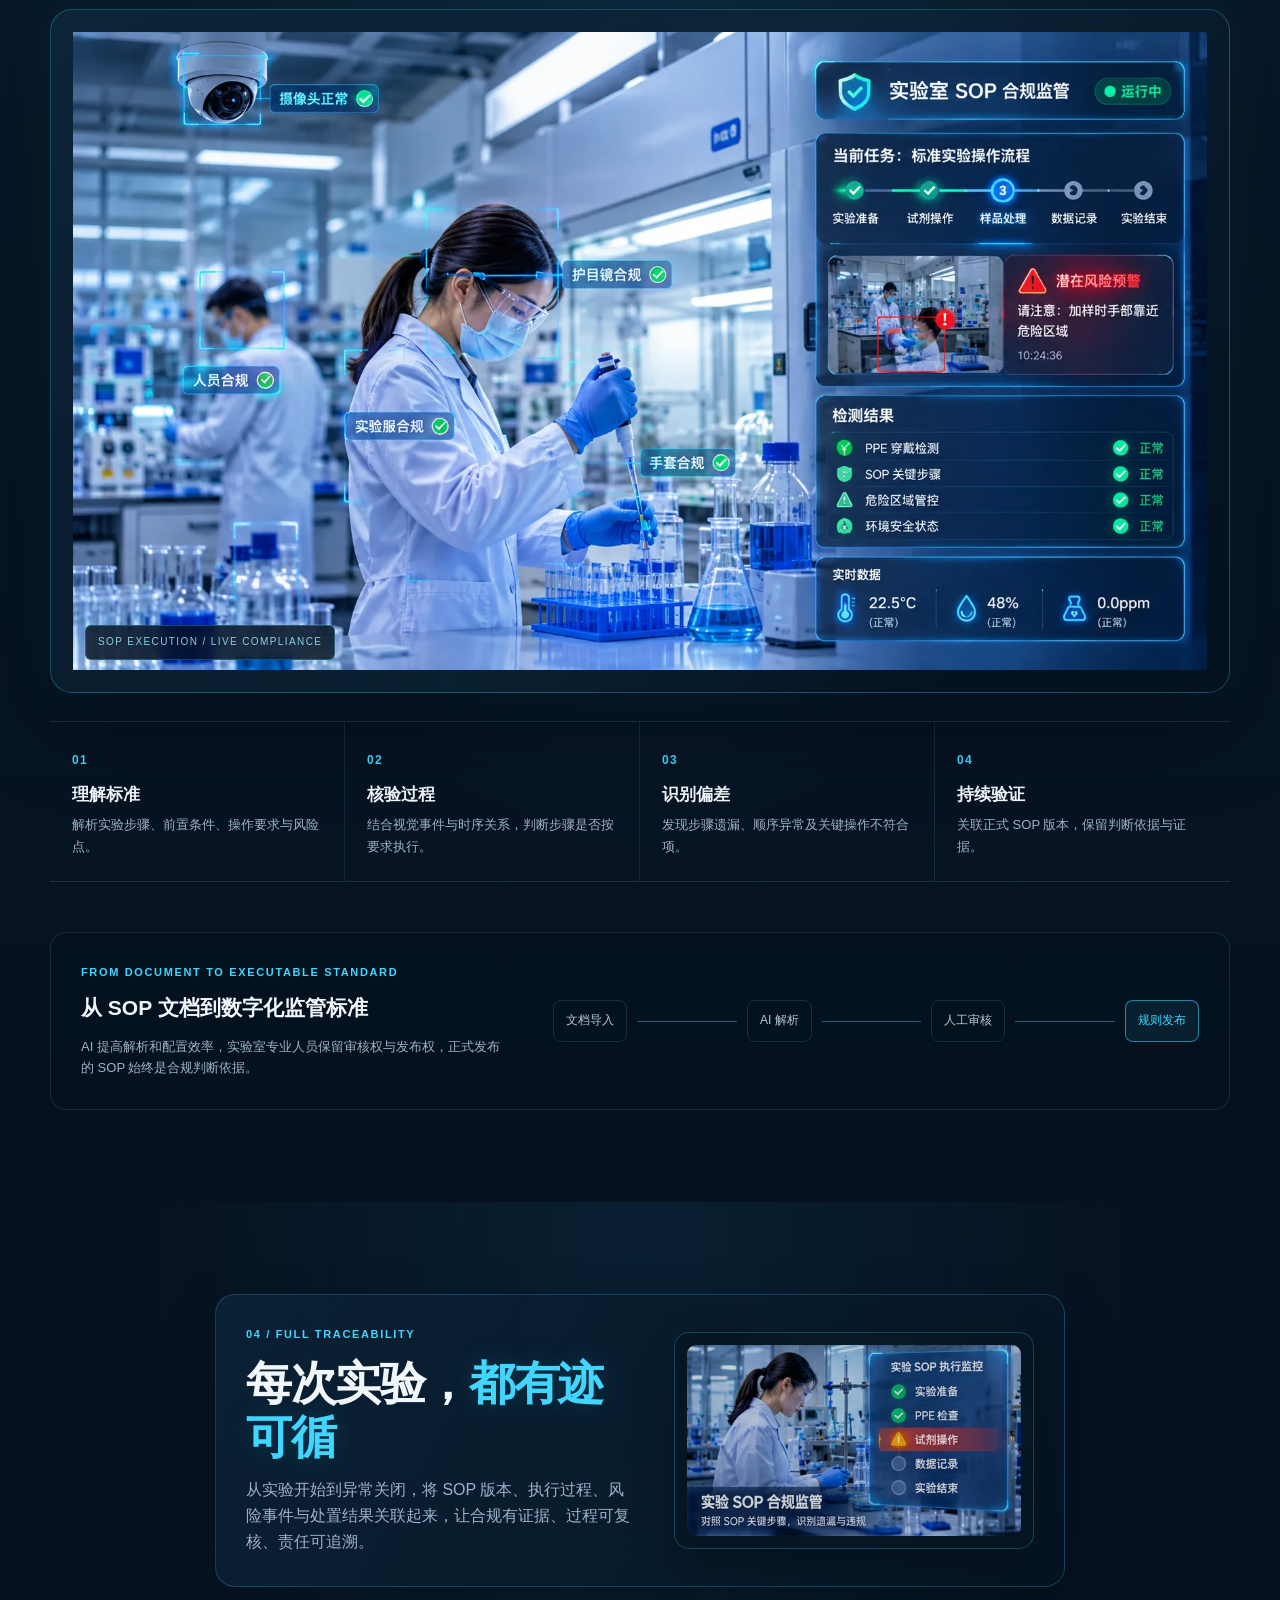
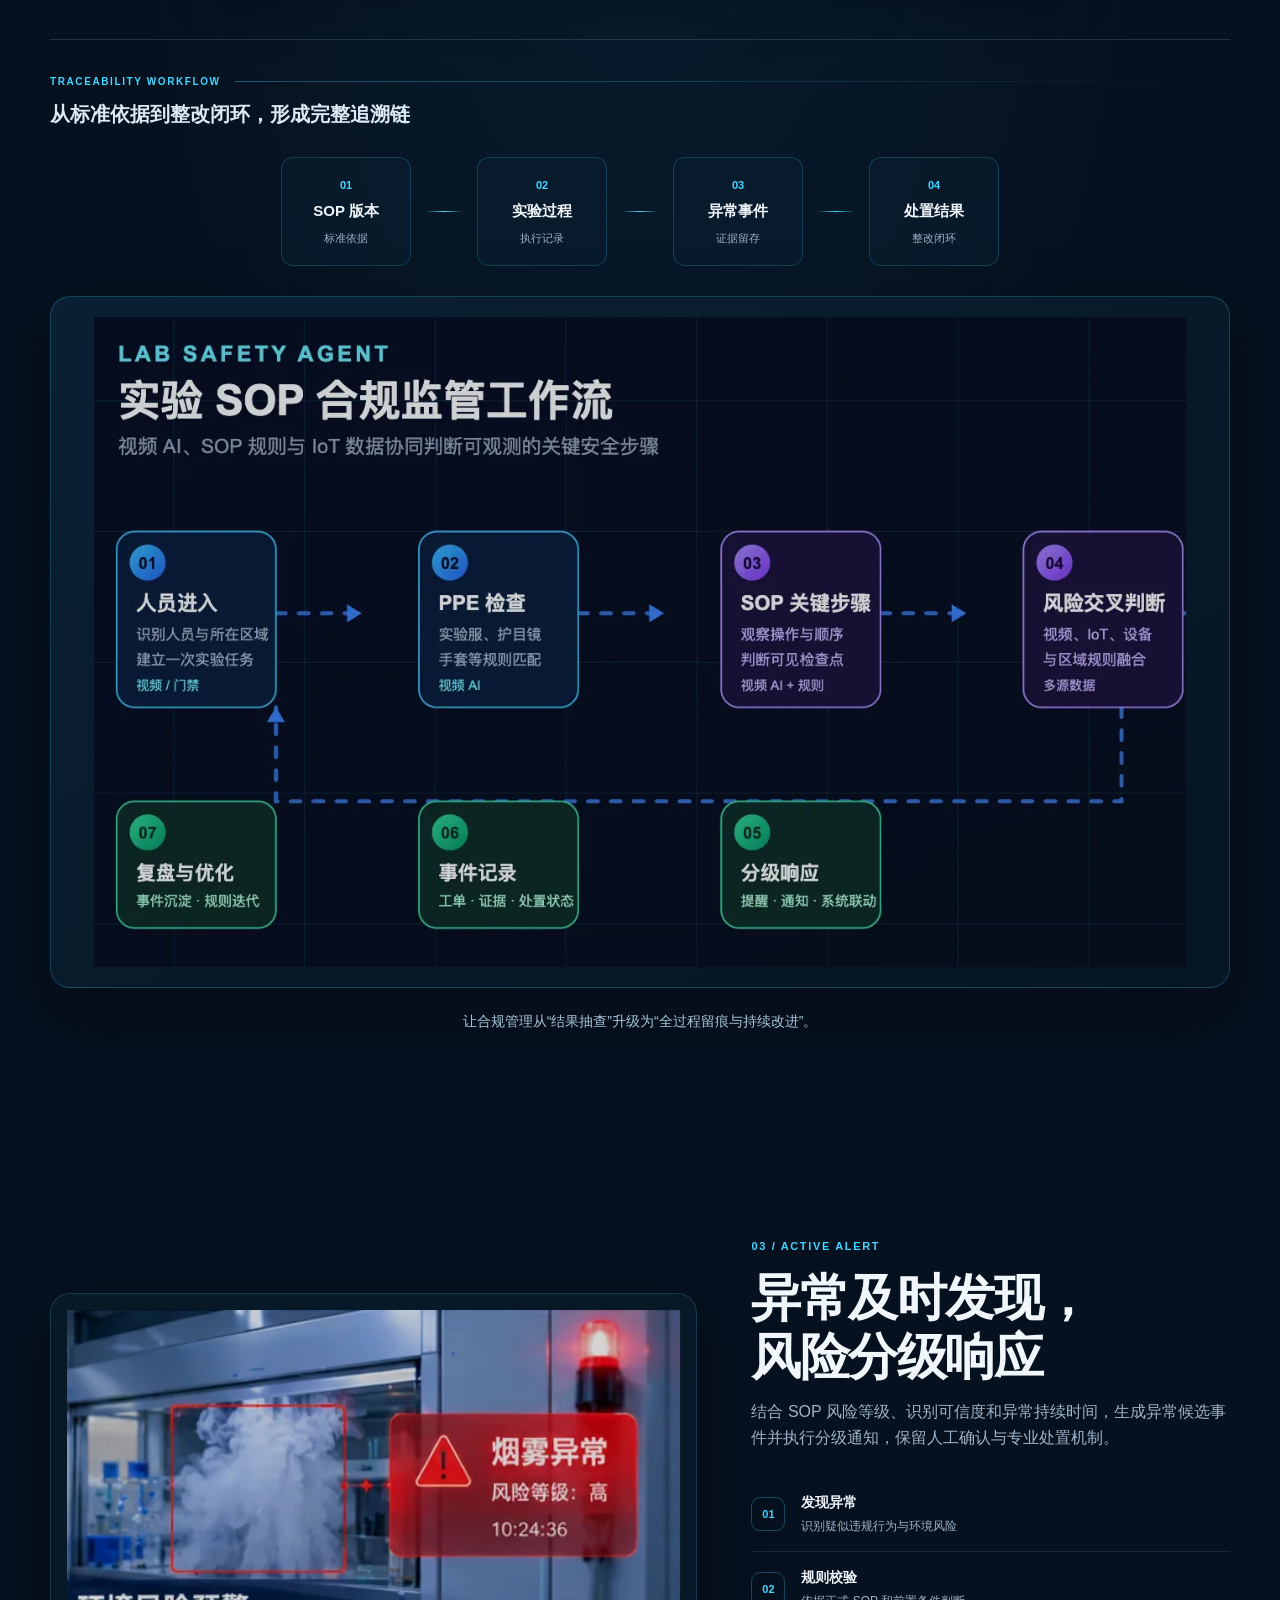
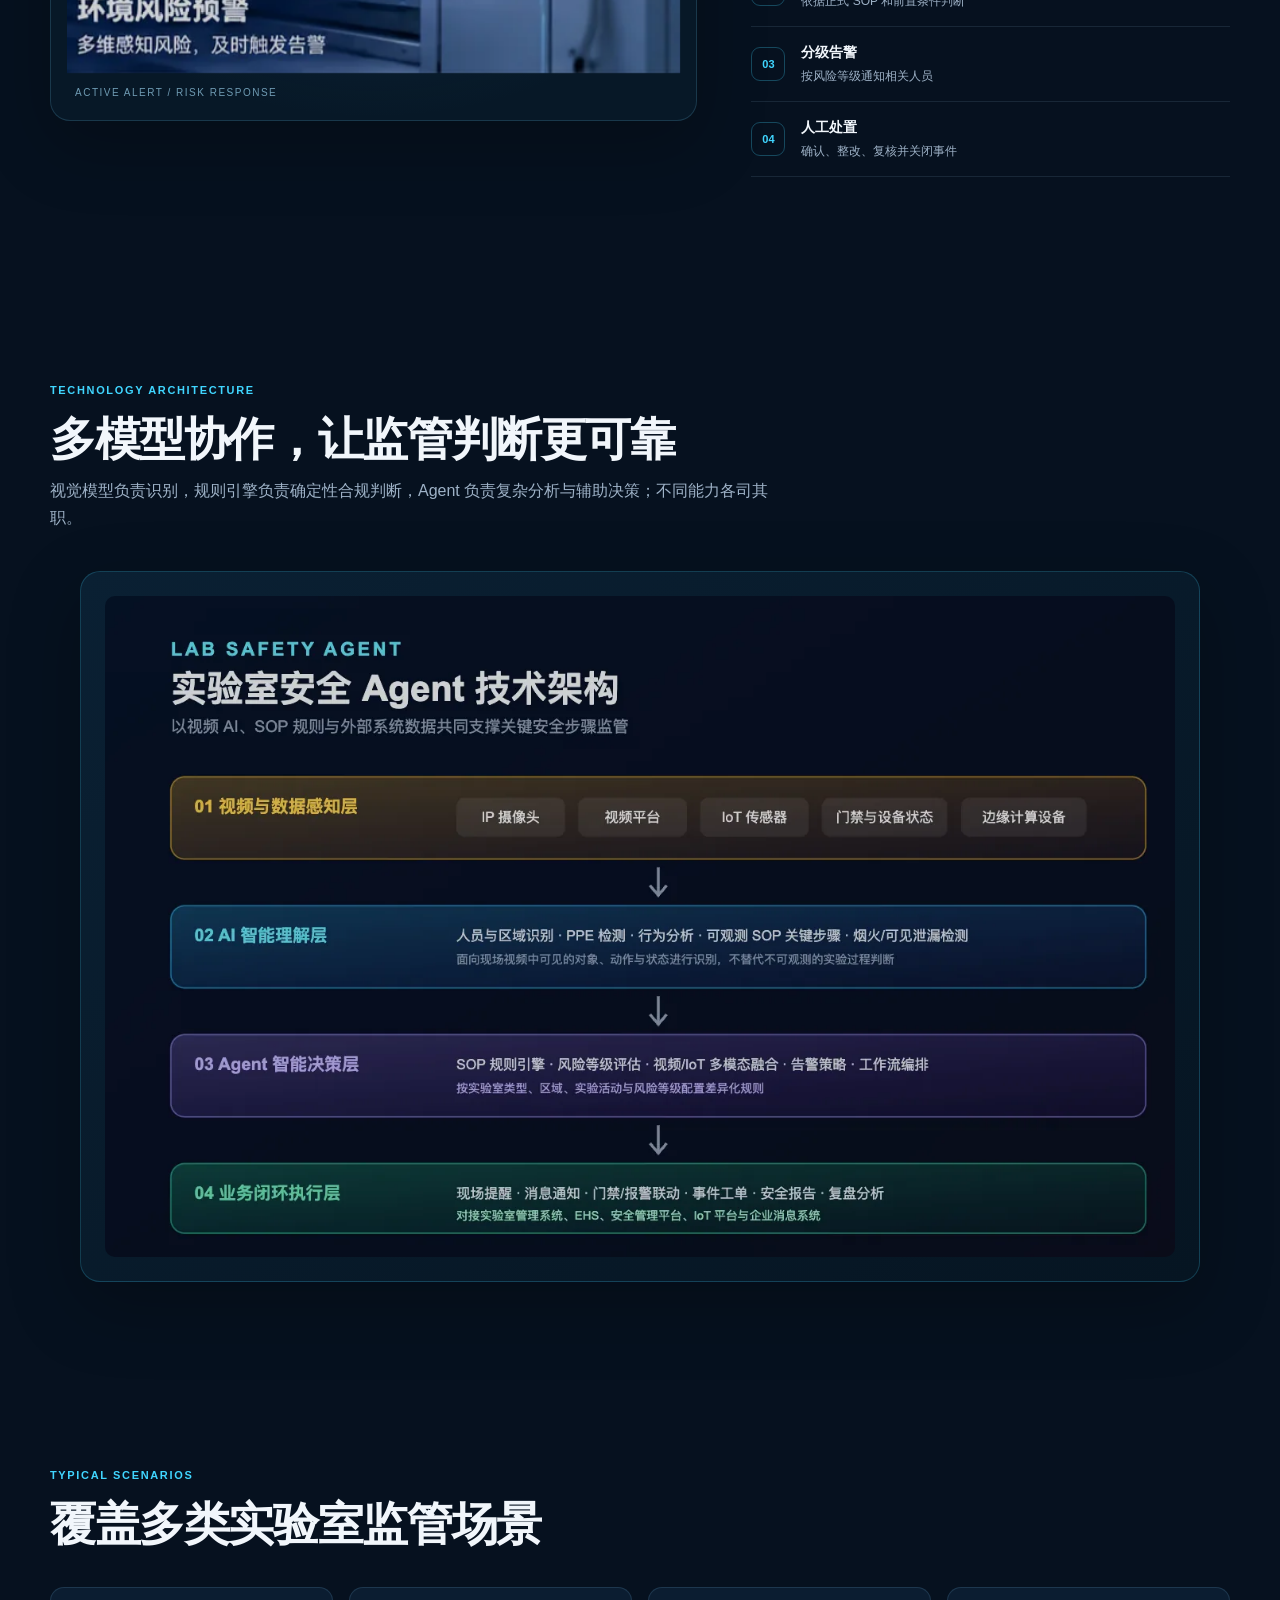
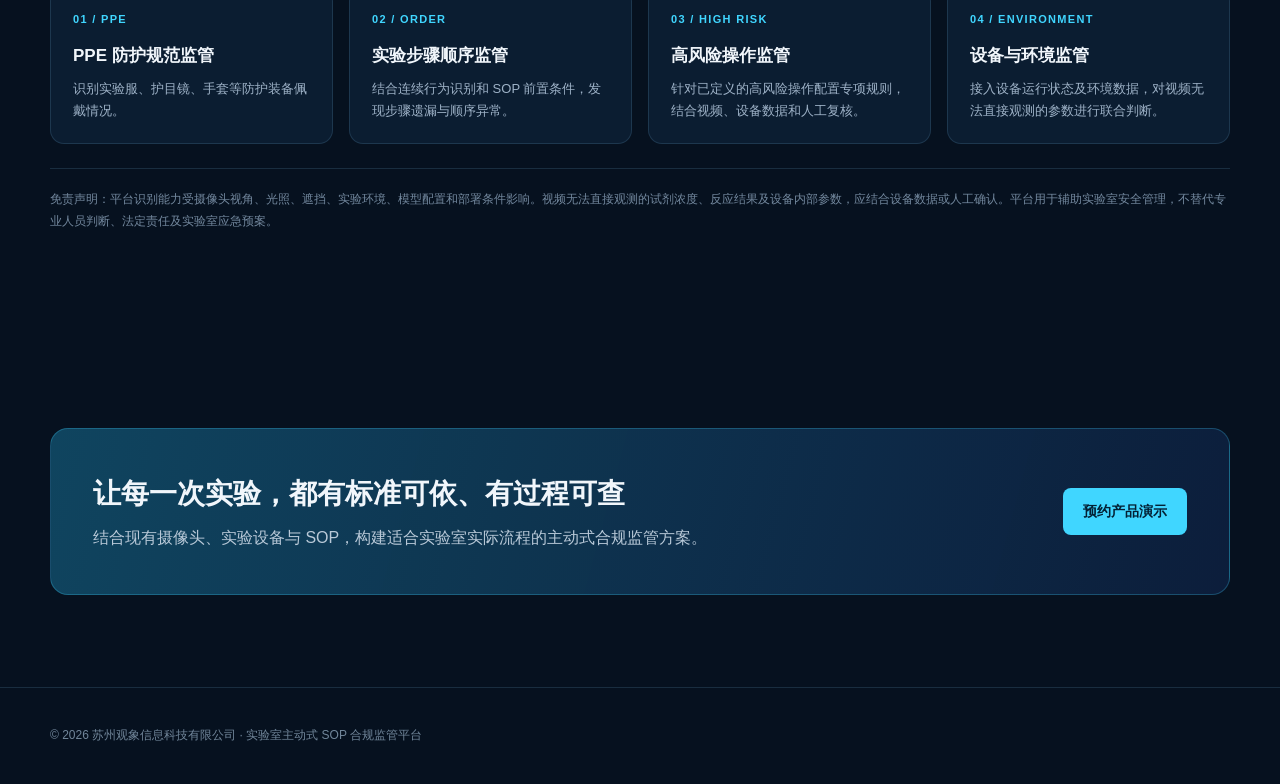
==== commit 64a9452e: "Improve traceability intro image size and separate workflow section" ====
--- a/pages/laboratory-sop.html
+++ b/pages/laboratory-sop.html
@@ -114,7 +114,7 @@
 .architecture-visual img{display:block;width:100%;height:auto;max-height:780px;object-fit:contain;transition:transform 1.3s ease}.architecture-visual:hover img{transform:scale(1.01)}
 @media(max-width:950px){.challenge-grid{grid-template-columns:1fr 1fr}.showcase-split,.sop-lifecycle{grid-template-columns:1fr;gap:28px}.sop-value-grid{grid-template-columns:1fr 1fr}.sop-value-grid article:nth-child(2){border-right:0}.sop-value-grid article:nth-child(3),.sop-value-grid article:nth-child(4){border-top:1px solid rgba(130,180,205,.14)}.lifecycle-track{flex-wrap:wrap}.trace-chain{flex-wrap:wrap}.trace-chain>i{width:20px}}
 @media(max-width:620px){.challenge-grid{grid-template-columns:1fr}.solution-flow{flex-direction:column;align-items:stretch}.flow-line{width:1px;height:20px;flex:none;margin:auto;background:linear-gradient(180deg,rgba(64,214,255,.15),var(--cyan),rgba(64,214,255,.15))}.flow-line:after{right:-2px;top:auto;bottom:0;transform:rotate(135deg)}.flow-node{padding:16px}.showcase-split{gap:22px}.showcase-copy .section-title{font-size:32px}.showcase-image,.sop-main-visual,.trace-visual,.architecture-visual{padding:10px;border-radius:14px}.sop-heading .section-title{font-size:34px}.sop-value-grid{grid-template-columns:1fr 1fr}.sop-value-grid article{padding:18px 12px}.sop-value-grid article:nth-child(2){border-right:0}.sop-lifecycle{padding:20px 16px}.lifecycle-track{gap:6px}.lifecycle-track span{font-size:10px;padding:8px}.alert-layout .showcase-image,.alert-layout .showcase-copy{order:initial}.trace-chain{gap:8px}.trace-chain>div{min-width:calc(50% - 16px)}.trace-chain>i{display:none}.visual-corner{left:18px;bottom:18px;font-size:8px}}
-.trace-intro{display:flex;align-items:center;justify-content:center;gap:34px;text-align:left}.trace-intro-copy{flex:1;max-width:650px}.trace-intro-copy .section-desc{margin-left:0;margin-right:0}.trace-intro-image{flex:0 0 220px;padding:10px;border:1px solid rgba(64,214,255,.24);border-radius:14px;background:linear-gradient(145deg,#0a2033,#061522);box-shadow:0 16px 44px rgba(0,0,0,.22)}.trace-intro-image img{display:block;width:100%;height:auto;max-height:150px;object-fit:contain;border-radius:8px;transition:transform 1.2s ease}.trace-intro-image:hover img{transform:scale(1.025)}@media(max-width:620px){.trace-intro{flex-direction:column;align-items:stretch;gap:18px;text-align:center}.trace-intro-copy .section-desc{margin-left:auto;margin-right:auto}.trace-intro-image{flex:initial;max-width:220px;margin:0 auto}}
+.trace-intro{display:grid;grid-template-columns:minmax(0,1fr) minmax(360px,.9fr);align-items:center;gap:42px;text-align:left;padding:30px;border:1px solid rgba(64,214,255,.22);border-radius:20px;background:linear-gradient(120deg,rgba(11,34,54,.92),rgba(6,20,34,.84));box-shadow:0 20px 56px rgba(0,0,0,.2)}.trace-intro-copy{max-width:650px}.trace-intro-copy .section-desc{margin-left:0;margin-right:0}.trace-intro-image{min-width:0;padding:12px;border:1px solid rgba(64,214,255,.25);border-radius:15px;background:radial-gradient(ellipse at 50% 45%,rgba(36,112,148,.18),transparent 72%),#061522;box-shadow:0 16px 44px rgba(0,0,0,.25)}.trace-intro-image img{display:block;width:100%;height:auto;max-height:320px;object-fit:contain;border-radius:9px;transition:transform 1.2s ease}.trace-intro-image:hover img{transform:scale(1.02)}.trace-workflow-panel{margin-top:52px;padding-top:34px;border-top:1px solid rgba(130,180,205,.2)}.trace-workflow-heading{display:flex;align-items:center;gap:14px;margin-bottom:8px}.trace-workflow-heading span{color:var(--cyan);font-size:10px;font-weight:800;letter-spacing:.16em}.trace-workflow-heading i{height:1px;flex:1;background:linear-gradient(90deg,rgba(64,214,255,.35),transparent)}.trace-workflow-title{margin:0;color:#dceaf4;font-size:20px;font-weight:650}.trace-workflow-panel .trace-chain{margin-top:26px}@media(max-width:950px){.trace-intro{grid-template-columns:1fr;gap:24px}.trace-intro-image{max-width:680px;width:100%;margin:0 auto}.trace-intro-image img{max-height:360px}}@media(max-width:620px){.trace-intro{padding:20px 16px;gap:18px;text-align:center}.trace-intro-copy .section-desc{margin-left:auto;margin-right:auto}.trace-intro-image{padding:8px}.trace-intro-image img{max-height:260px}.trace-workflow-panel{margin-top:38px;padding-top:26px}.trace-workflow-title{font-size:17px}}
 
 /* Solution banner: visual bridge from concept to laboratory scene */
 .solution-banner-section{padding:34px 0 54px}
@@ -184,7 +184,7 @@
 
 <section class="section-dark sop-section" id="sop"><div class="container"><div class="sop-heading"><div class="kicker">02 / SOP ENGINE · CORE VALUE</div><h2 class="section-title">让 SOP 不再停留于文档，<br><span class="accent-text">而是真正进入每一次实验</span></h2><p class="section-desc">将静态 SOP 转化为可理解、可执行、可持续验证的过程规则。AI 辅助解析，专业人员审核发布，系统在实验过程中持续核验。</p></div><div class="sop-main-visual"><img src="../assets/images/laboratory-sop-dashboard.webp" alt="SOP 执行过程主动监管平台大图"><div class="visual-corner">SOP EXECUTION / LIVE COMPLIANCE</div></div><div class="sop-value-grid"><article><b>01</b><h3>理解标准</h3><p>解析实验步骤、前置条件、操作要求与风险点。</p></article><article><b>02</b><h3>核验过程</h3><p>结合视觉事件与时序关系，判断步骤是否按要求执行。</p></article><article><b>03</b><h3>识别偏差</h3><p>发现步骤遗漏、顺序异常及关键操作不符合项。</p></article><article><b>04</b><h3>持续验证</h3><p>关联正式 SOP 版本，保留判断依据与证据。</p></article></div><div class="sop-lifecycle"><div><div class="kicker">FROM DOCUMENT TO EXECUTABLE STANDARD</div><h3>从 SOP 文档到数字化监管标准</h3><p>AI 提高解析和配置效率，实验室专业人员保留审核权与发布权，正式发布的 SOP 始终是合规判断依据。</p></div><div class="lifecycle-track"><span>文档导入</span><i></i><span>AI 解析</span><i></i><span>人工审核</span><i></i><span class="current">规则发布</span></div></div></div></section>
 
-<section class="section-dark trace-section" id="traceability"><div class="container"><div class="trace-heading"><div class="trace-intro"><div class="trace-intro-copy"><div class="kicker">04 / FULL TRACEABILITY</div><h2 class="section-title">每次实验，<span class="accent-text">都有迹可循</span></h2><p class="section-desc">从实验开始到异常关闭，将 SOP 版本、执行过程、风险事件与处置结果关联起来，让合规有证据、过程可复核、责任可追溯。</p></div><div class="trace-intro-image"><img src="../assets/images/laboratory-sop-execution.webp" alt="实验过程数字化记录示意图"></div></div></div><div class="trace-chain"><div><b>01</b><strong>SOP 版本</strong><small>标准依据</small></div><i></i><div><b>02</b><strong>实验过程</strong><small>执行记录</small></div><i></i><div><b>03</b><strong>异常事件</strong><small>证据留存</small></div><i></i><div><b>04</b><strong>处置结果</strong><small>整改闭环</small></div></div><div class="trace-visual"><img src="../assets/images/laboratory-sop-workflow.webp" alt="实验室 SOP 全过程记录与合规追溯流程图"></div><p class="trace-note">让合规管理从“结果抽查”升级为“全过程留痕与持续改进”。</p></div></section>
+<section class="section-dark trace-section" id="traceability"><div class="container"><div class="trace-heading"><div class="trace-intro"><div class="trace-intro-copy"><div class="kicker">04 / FULL TRACEABILITY</div><h2 class="section-title">每次实验，<span class="accent-text">都有迹可循</span></h2><p class="section-desc">从实验开始到异常关闭，将 SOP 版本、执行过程、风险事件与处置结果关联起来，让合规有证据、过程可复核、责任可追溯。</p></div><div class="trace-intro-image"><img src="../assets/images/laboratory-sop-execution.webp" alt="实验过程数字化记录示意图"></div></div></div><div class="trace-workflow-panel"><div class="trace-workflow-heading"><span>TRACEABILITY WORKFLOW</span><i></i></div><h3 class="trace-workflow-title">从标准依据到整改闭环，形成完整追溯链</h3><div class="trace-chain"><div><b>01</b><strong>SOP 版本</strong><small>标准依据</small></div><i></i><div><b>02</b><strong>实验过程</strong><small>执行记录</small></div><i></i><div><b>03</b><strong>异常事件</strong><small>证据留存</small></div><i></i><div><b>04</b><strong>处置结果</strong><small>整改闭环</small></div></div><div class="trace-visual"><img src="../assets/images/laboratory-sop-workflow.webp" alt="实验室 SOP 全过程记录与合规追溯流程图"></div><p class="trace-note">让合规管理从“结果抽查”升级为“全过程留痕与持续改进”。</p></div></div></section>
 
 <section class="alert-section"><div class="container showcase-split alert-layout"><div class="showcase-image"><img src="../assets/images/laboratory-sop-environment-alert.webp" alt="实验室环境异常与主动风险告警"><span class="image-caption">ACTIVE ALERT / RISK RESPONSE</span></div><div class="showcase-copy"><div class="kicker">03 / ACTIVE ALERT</div><h2 class="section-title">异常及时发现，<br>风险分级响应</h2><p class="section-desc">结合 SOP 风险等级、识别可信度和异常持续时间，生成异常候选事件并执行分级通知，保留人工确认与专业处置机制。</p><ul class="risk-steps"><li><b>01</b><span><strong>发现异常</strong><small>识别疑似违规行为与环境风险</small></span></li><li><b>02</b><span><strong>规则校验</strong><small>依据正式 SOP 和前置条件判断</small></span></li><li><b>03</b><span><strong>分级告警</strong><small>按风险等级通知相关人员</small></span></li><li><b>04</b><span><strong>人工处置</strong><small>确认、整改、复核并关闭事件</small></span></li></ul></div></div></section>
 
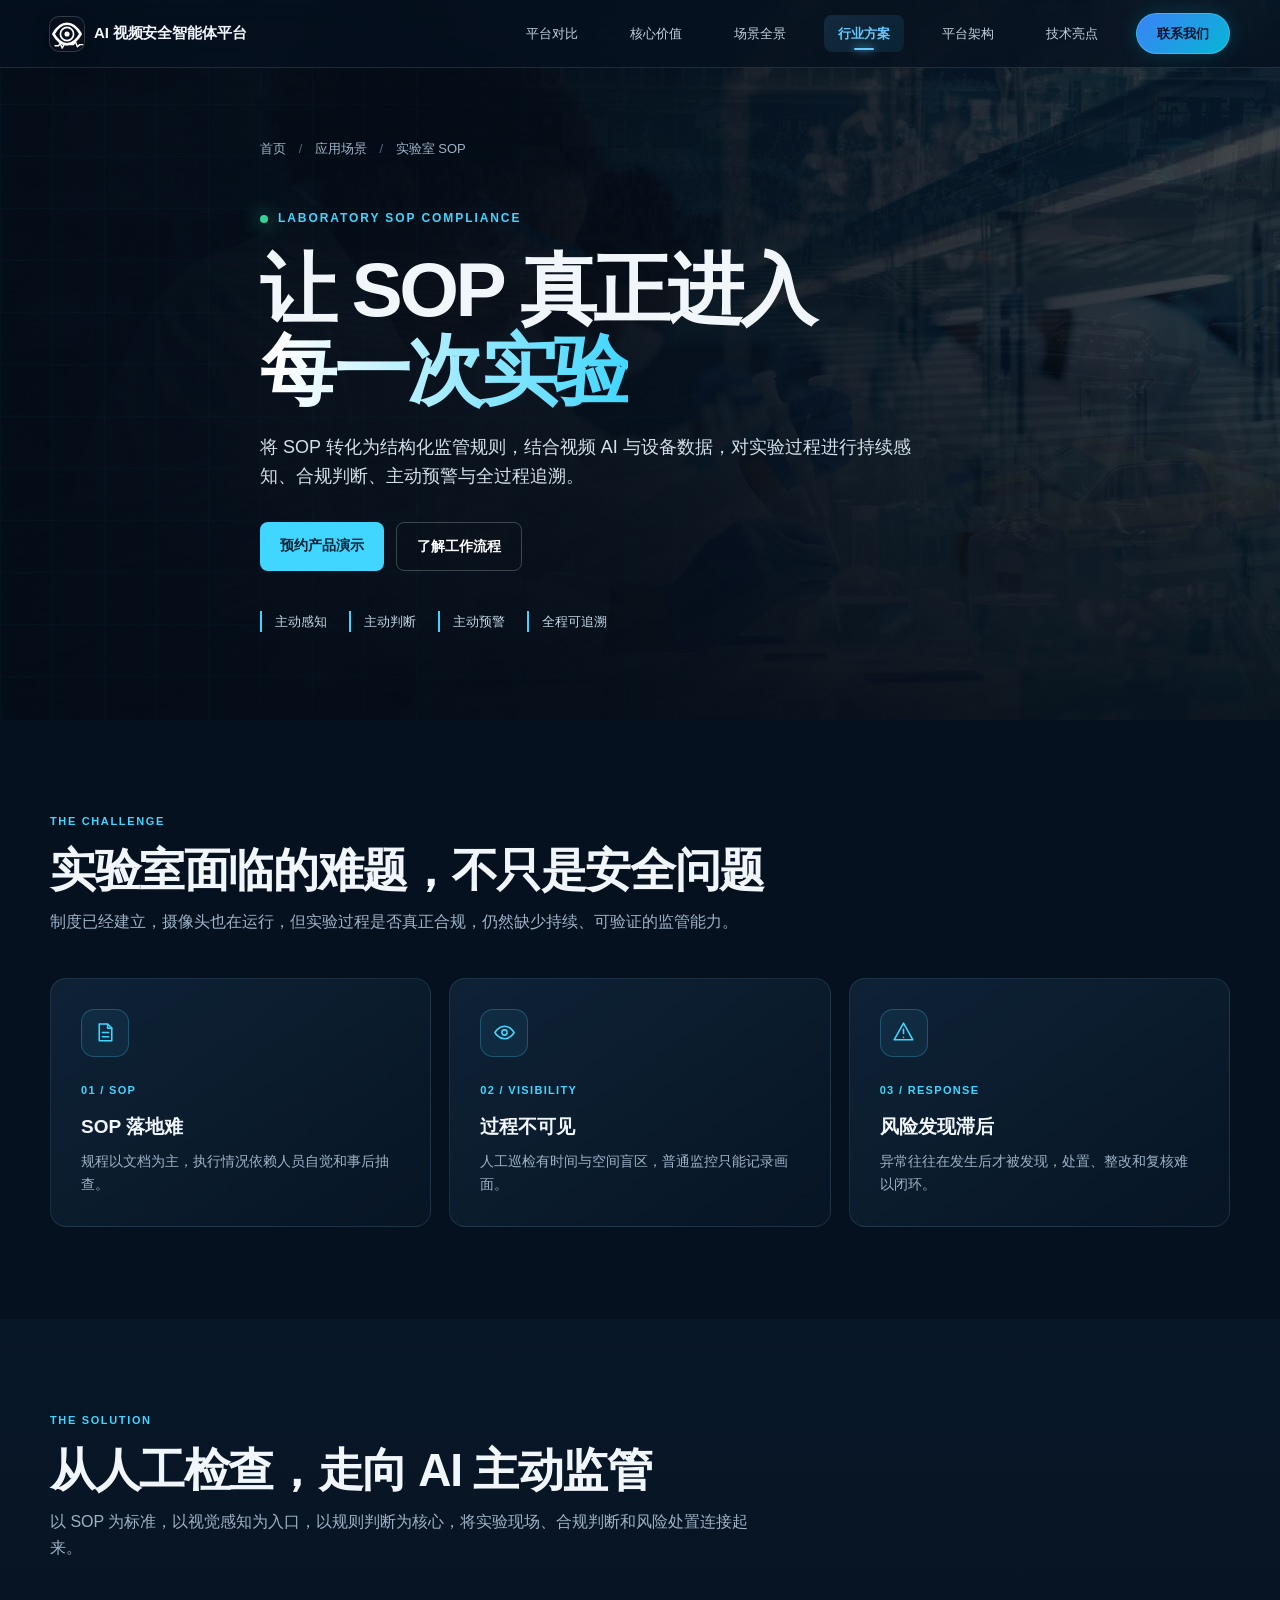
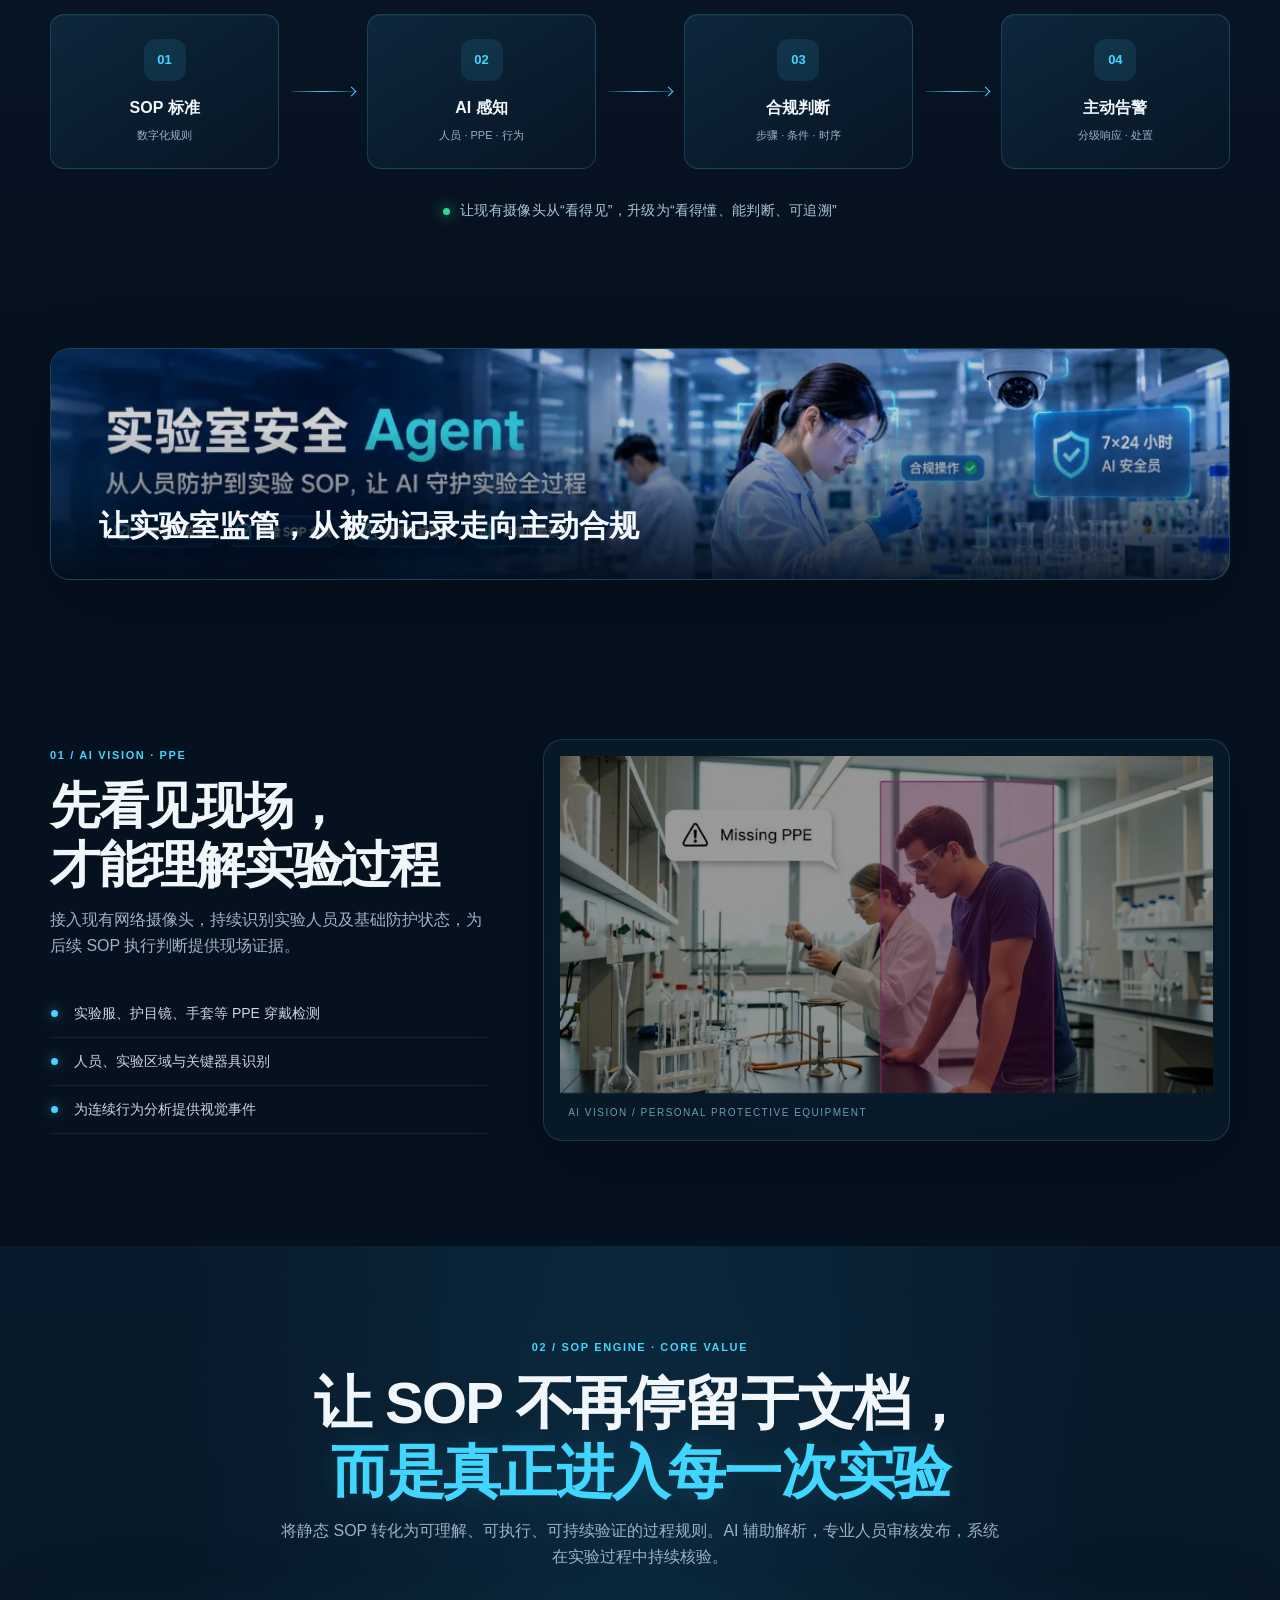
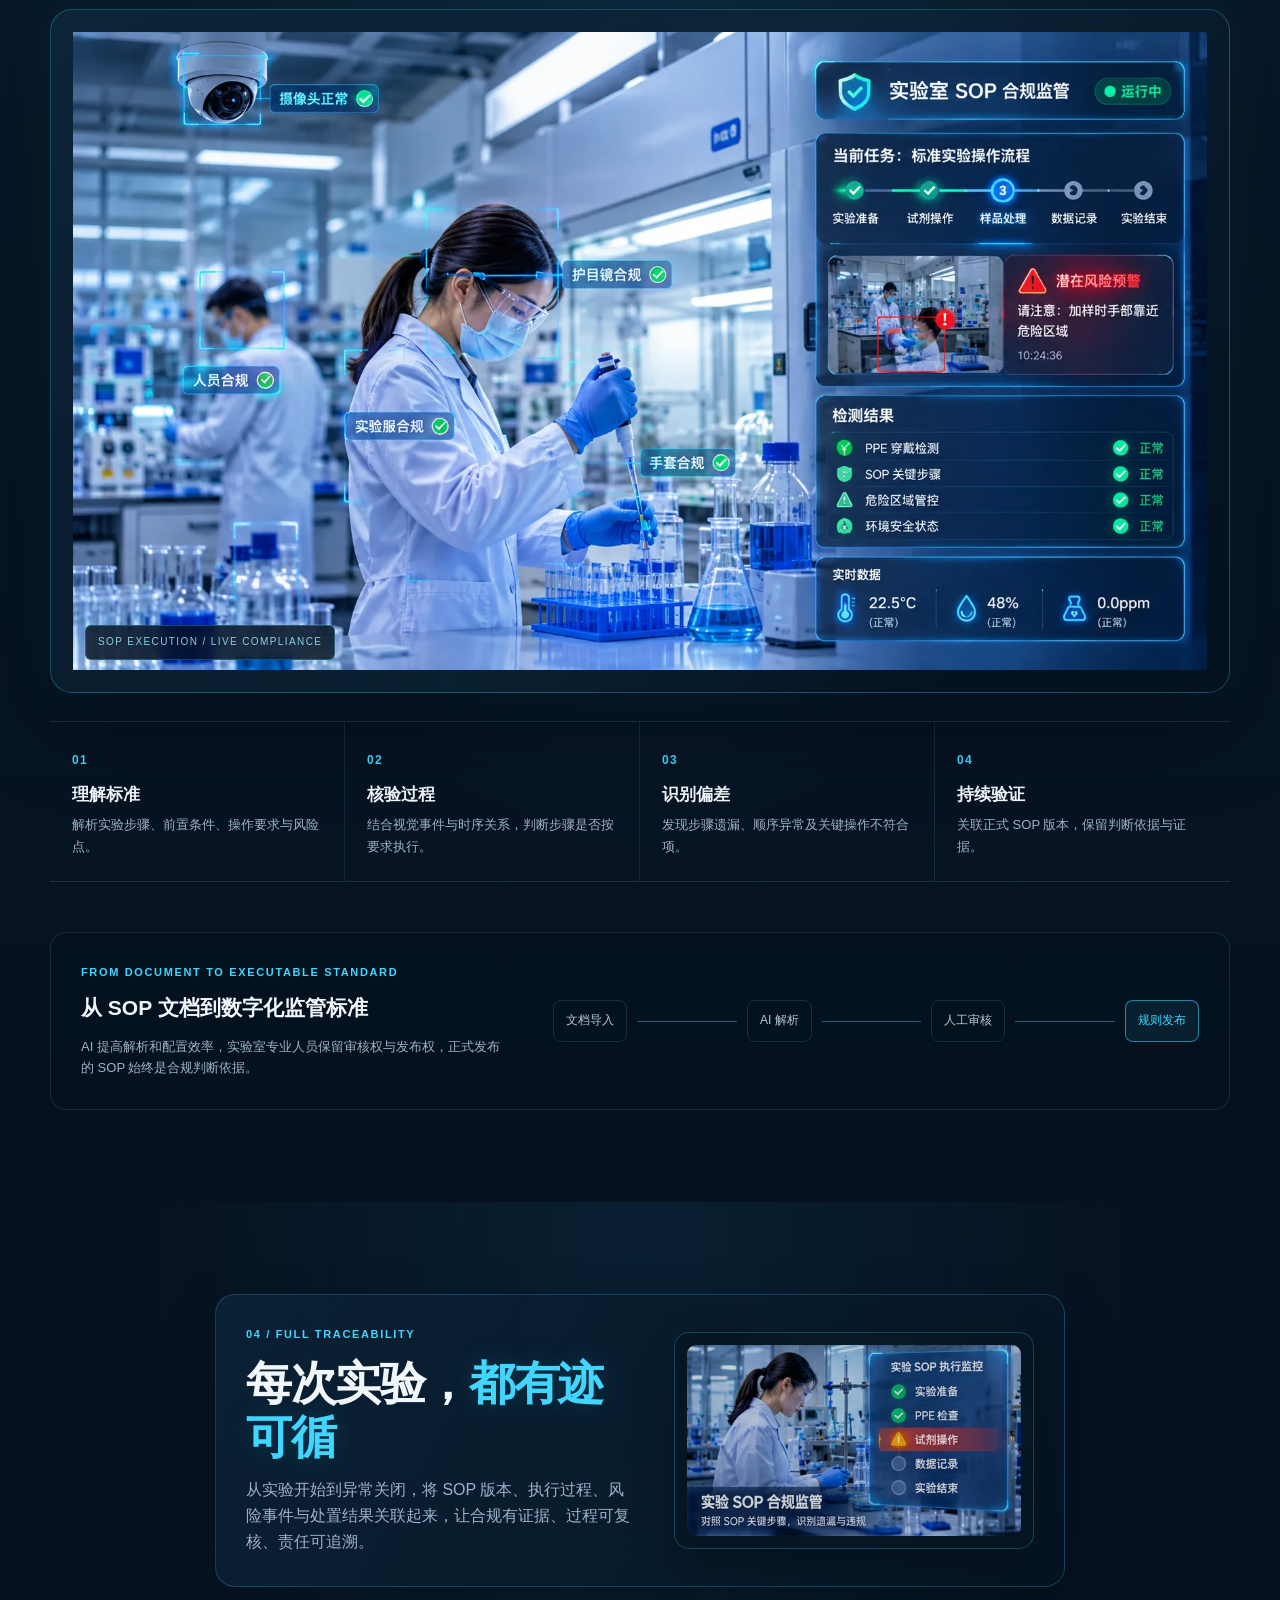
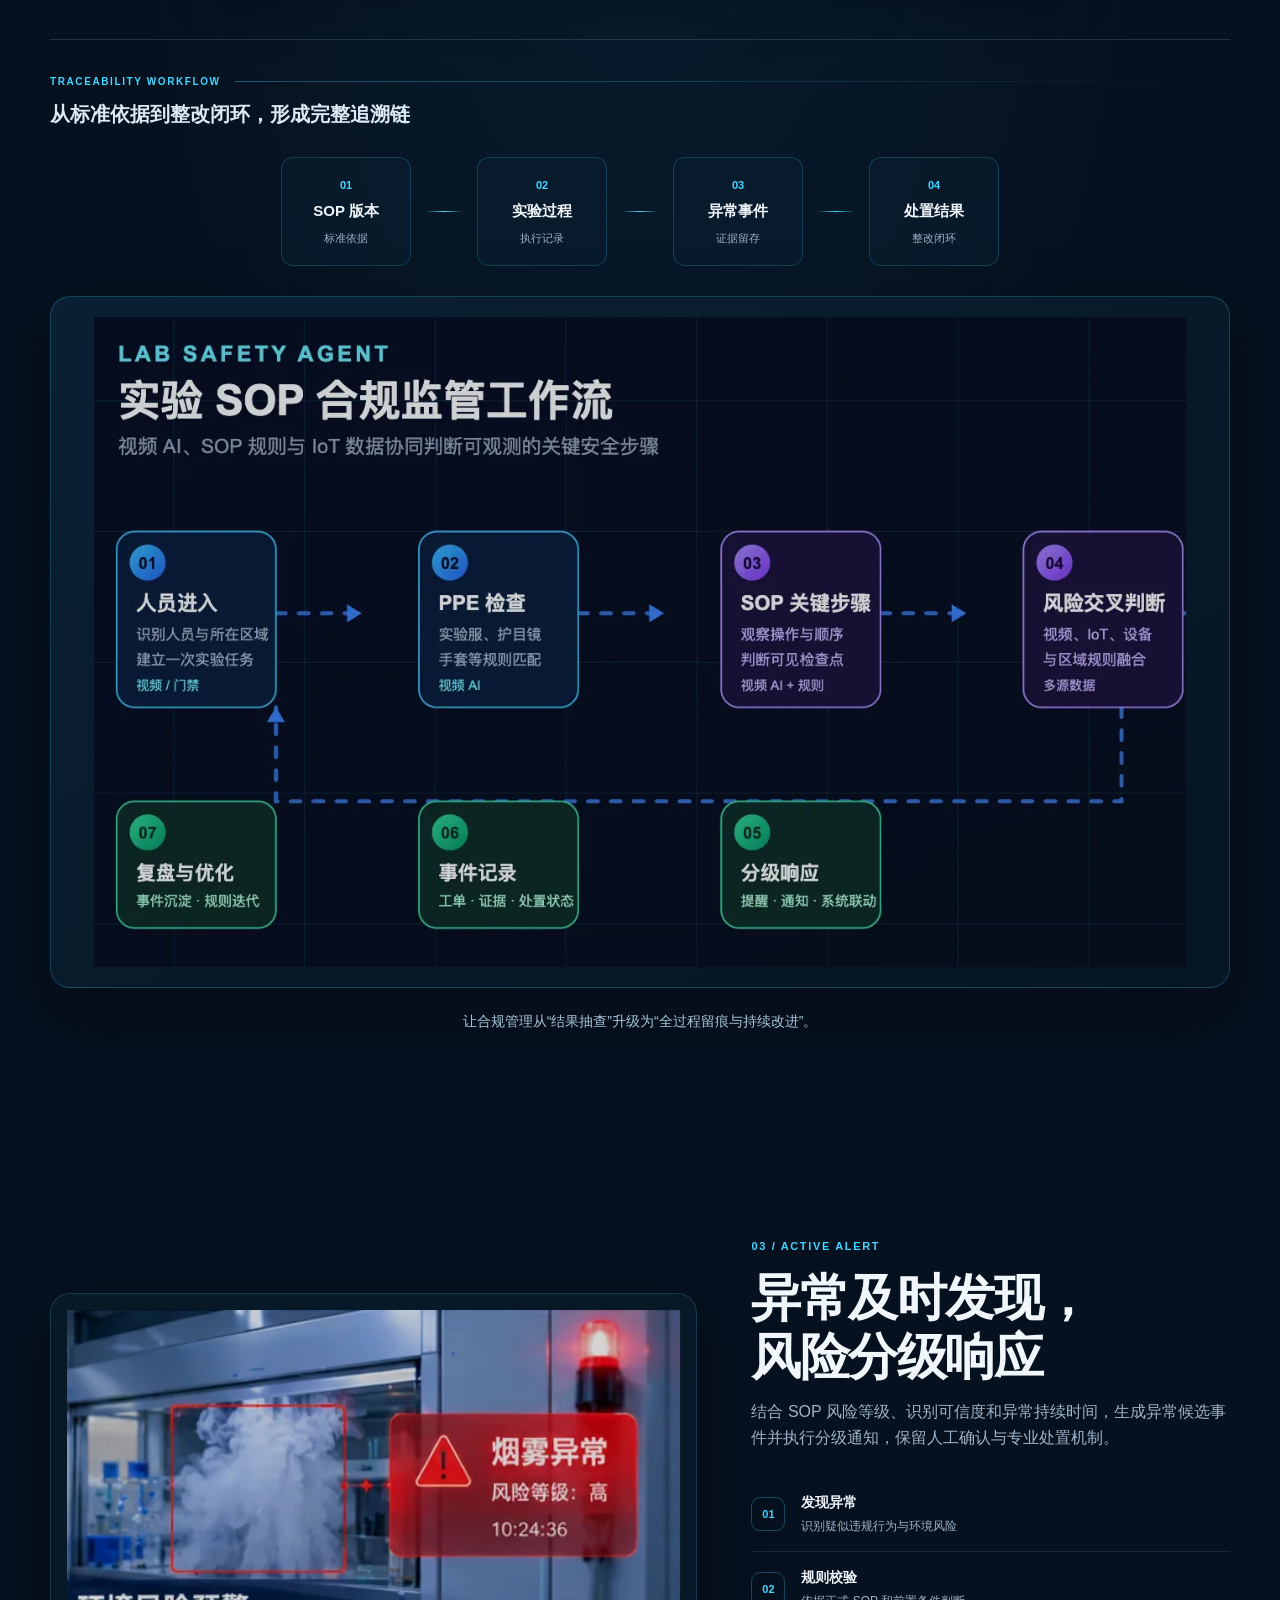
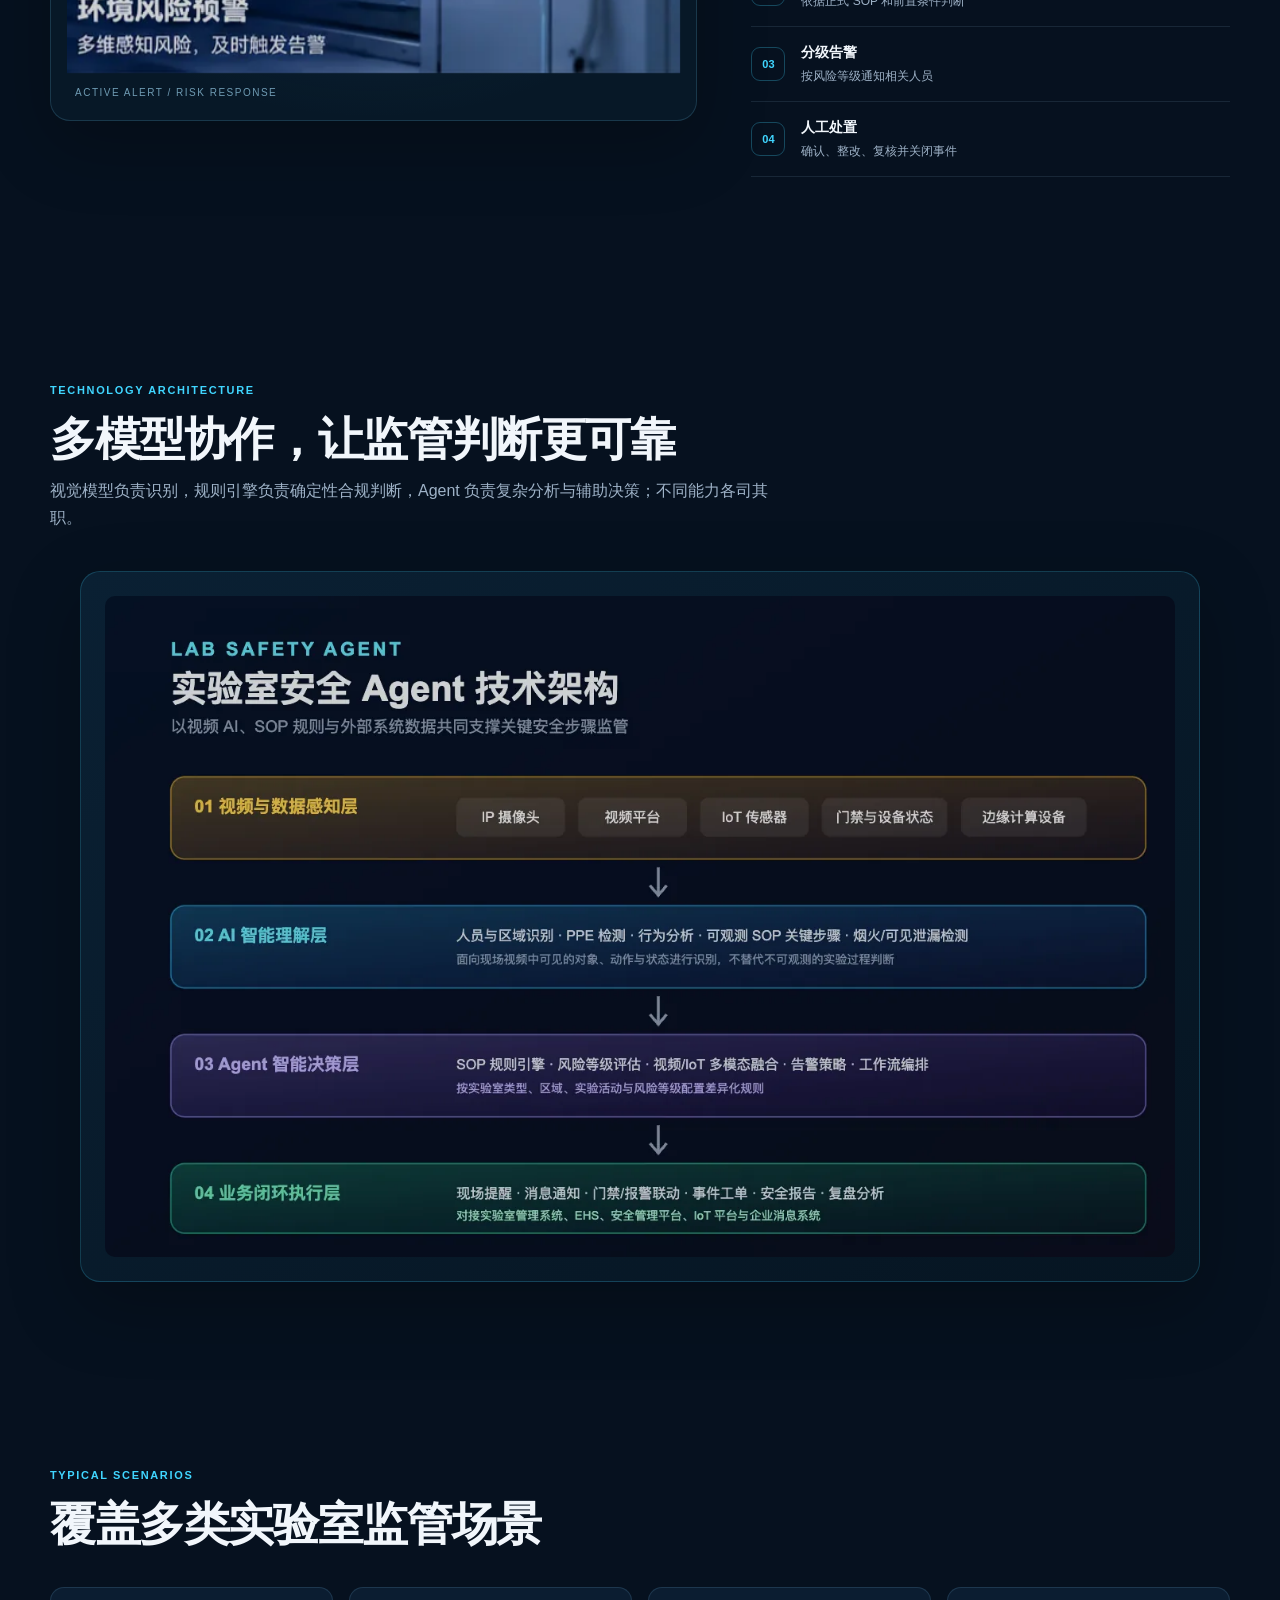
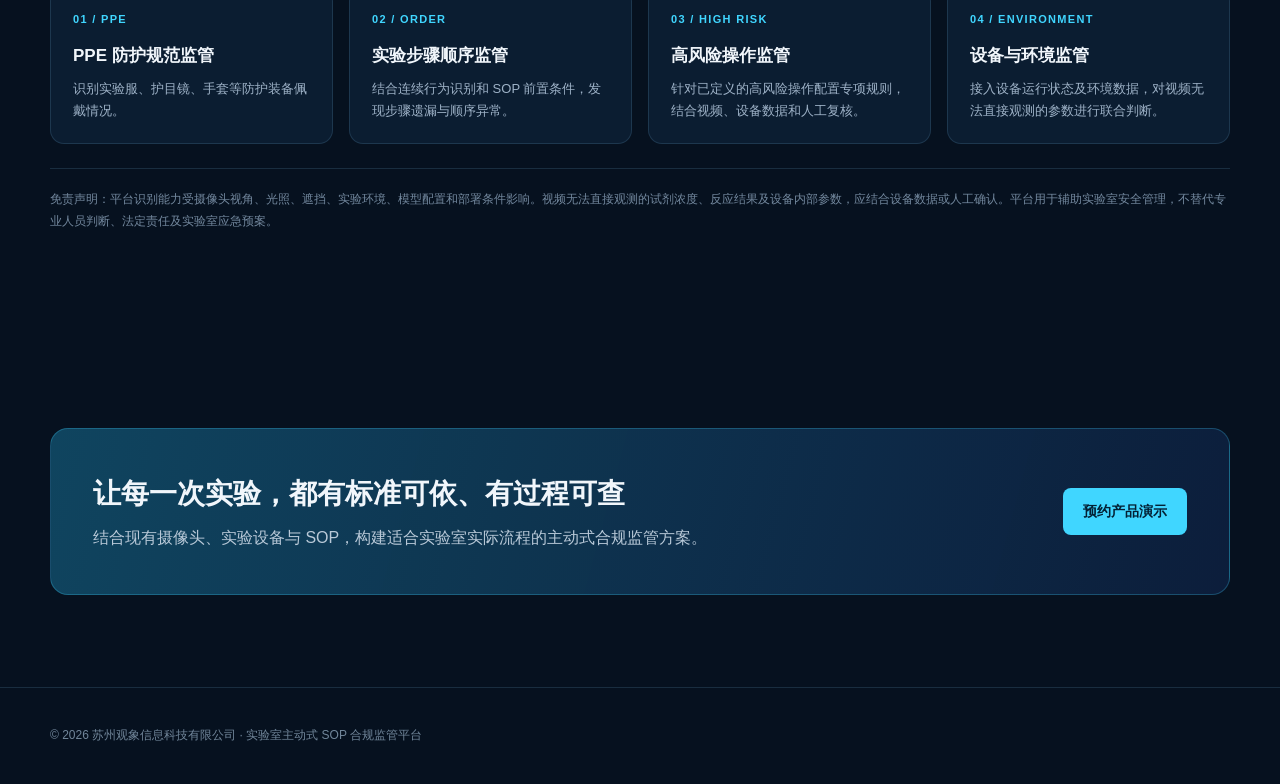
==== commit 9d802a09: "Remove banner eyebrow text covering image content" ====
--- a/pages/laboratory-sop.html
+++ b/pages/laboratory-sop.html
@@ -173,7 +173,6 @@
     <div class="solution-banner">
       <img src="../assets/images/laboratory-sop-banner.webp" alt="现代实验室场景，展现主动式 SOP 合规监管的应用环境">
       <div class="solution-banner-copy">
-        <span>FROM PASSIVE RECORDING TO ACTIVE COMPLIANCE</span>
         <strong>让实验室监管，从被动记录走向主动合规</strong>
       </div>
     </div>
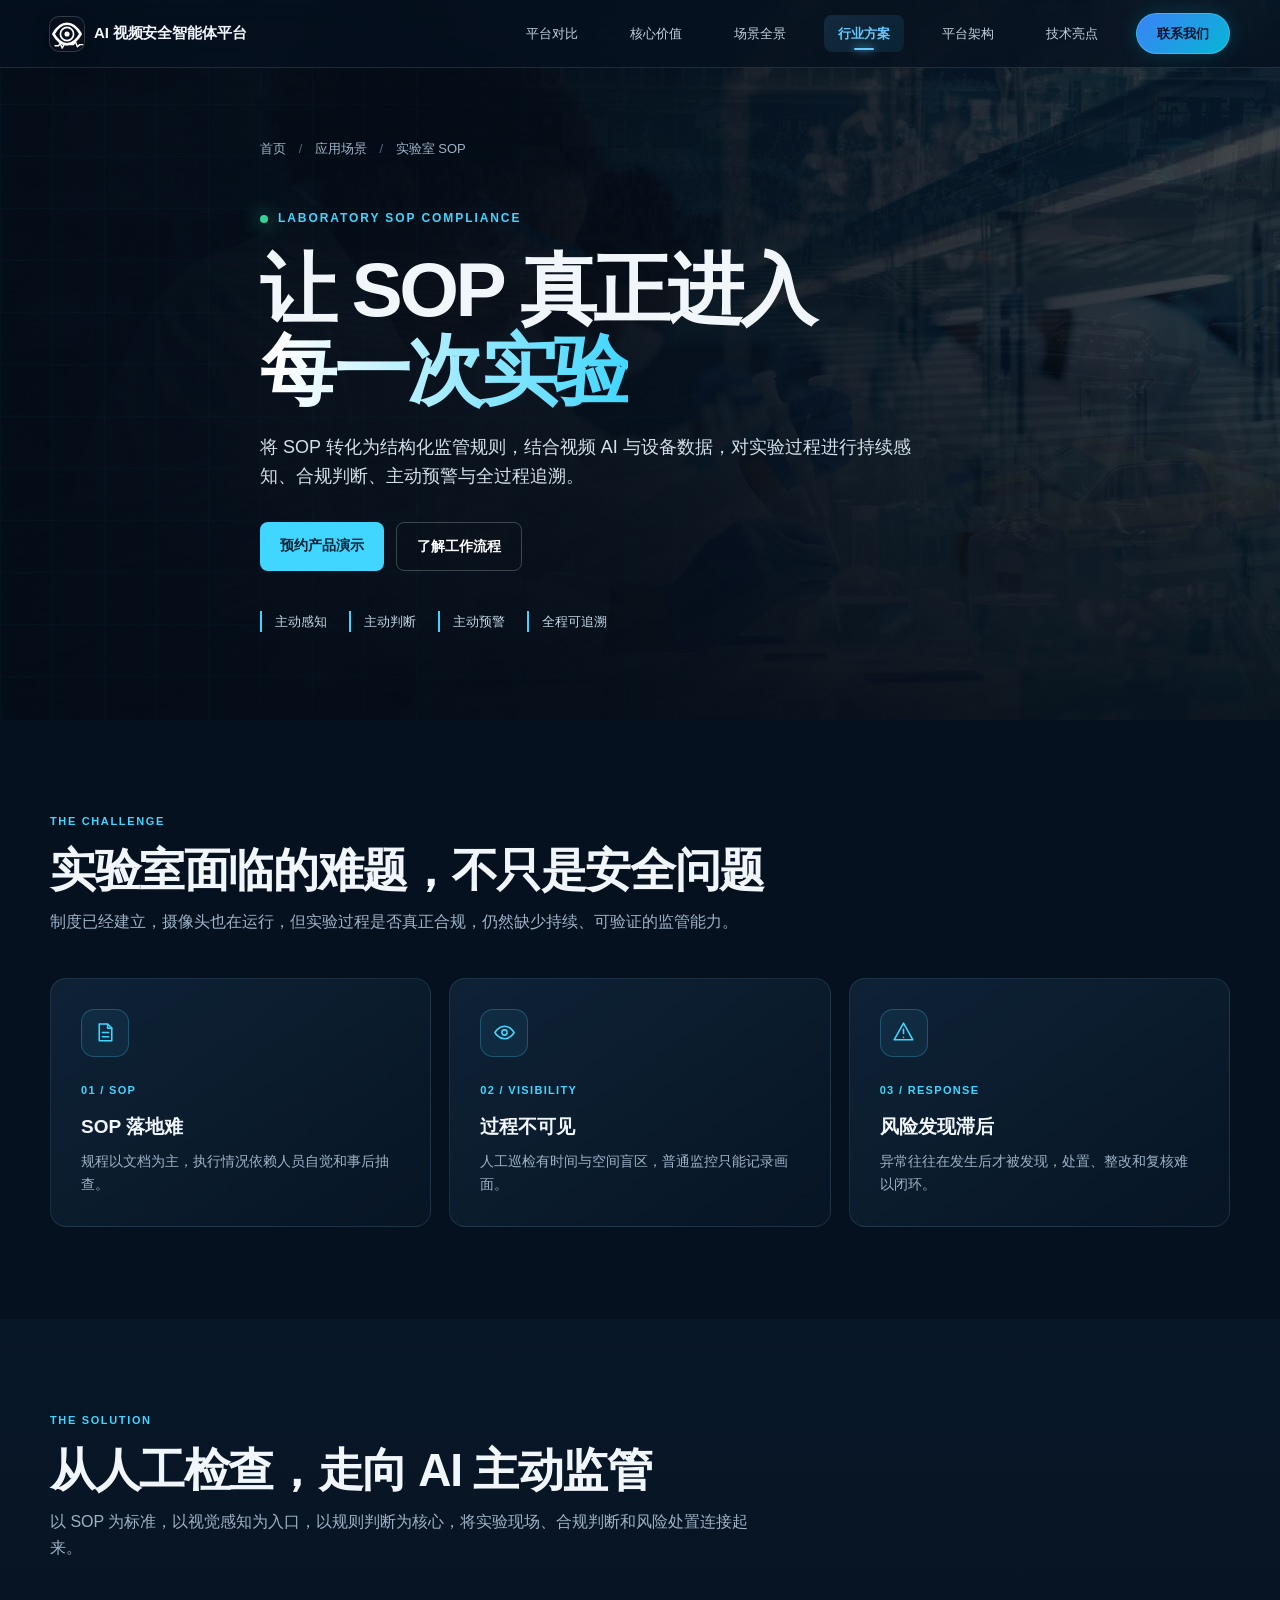
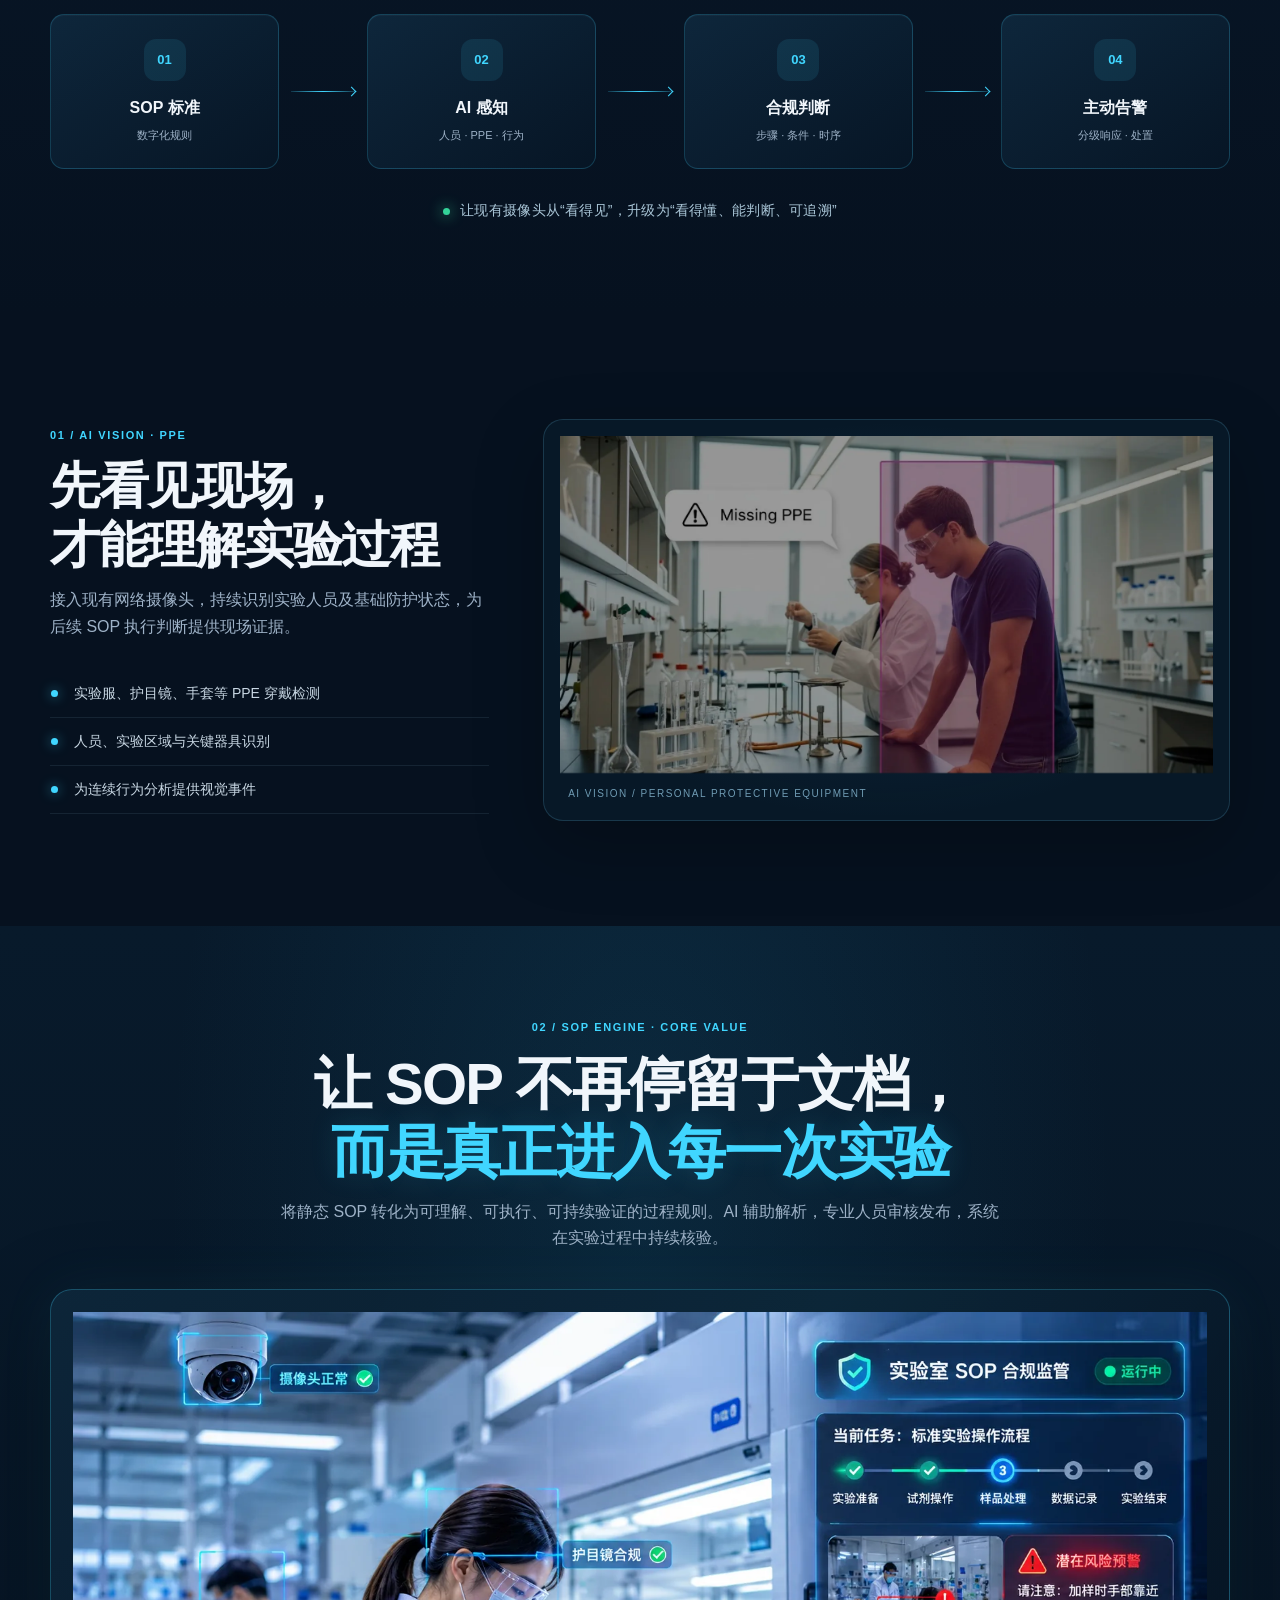
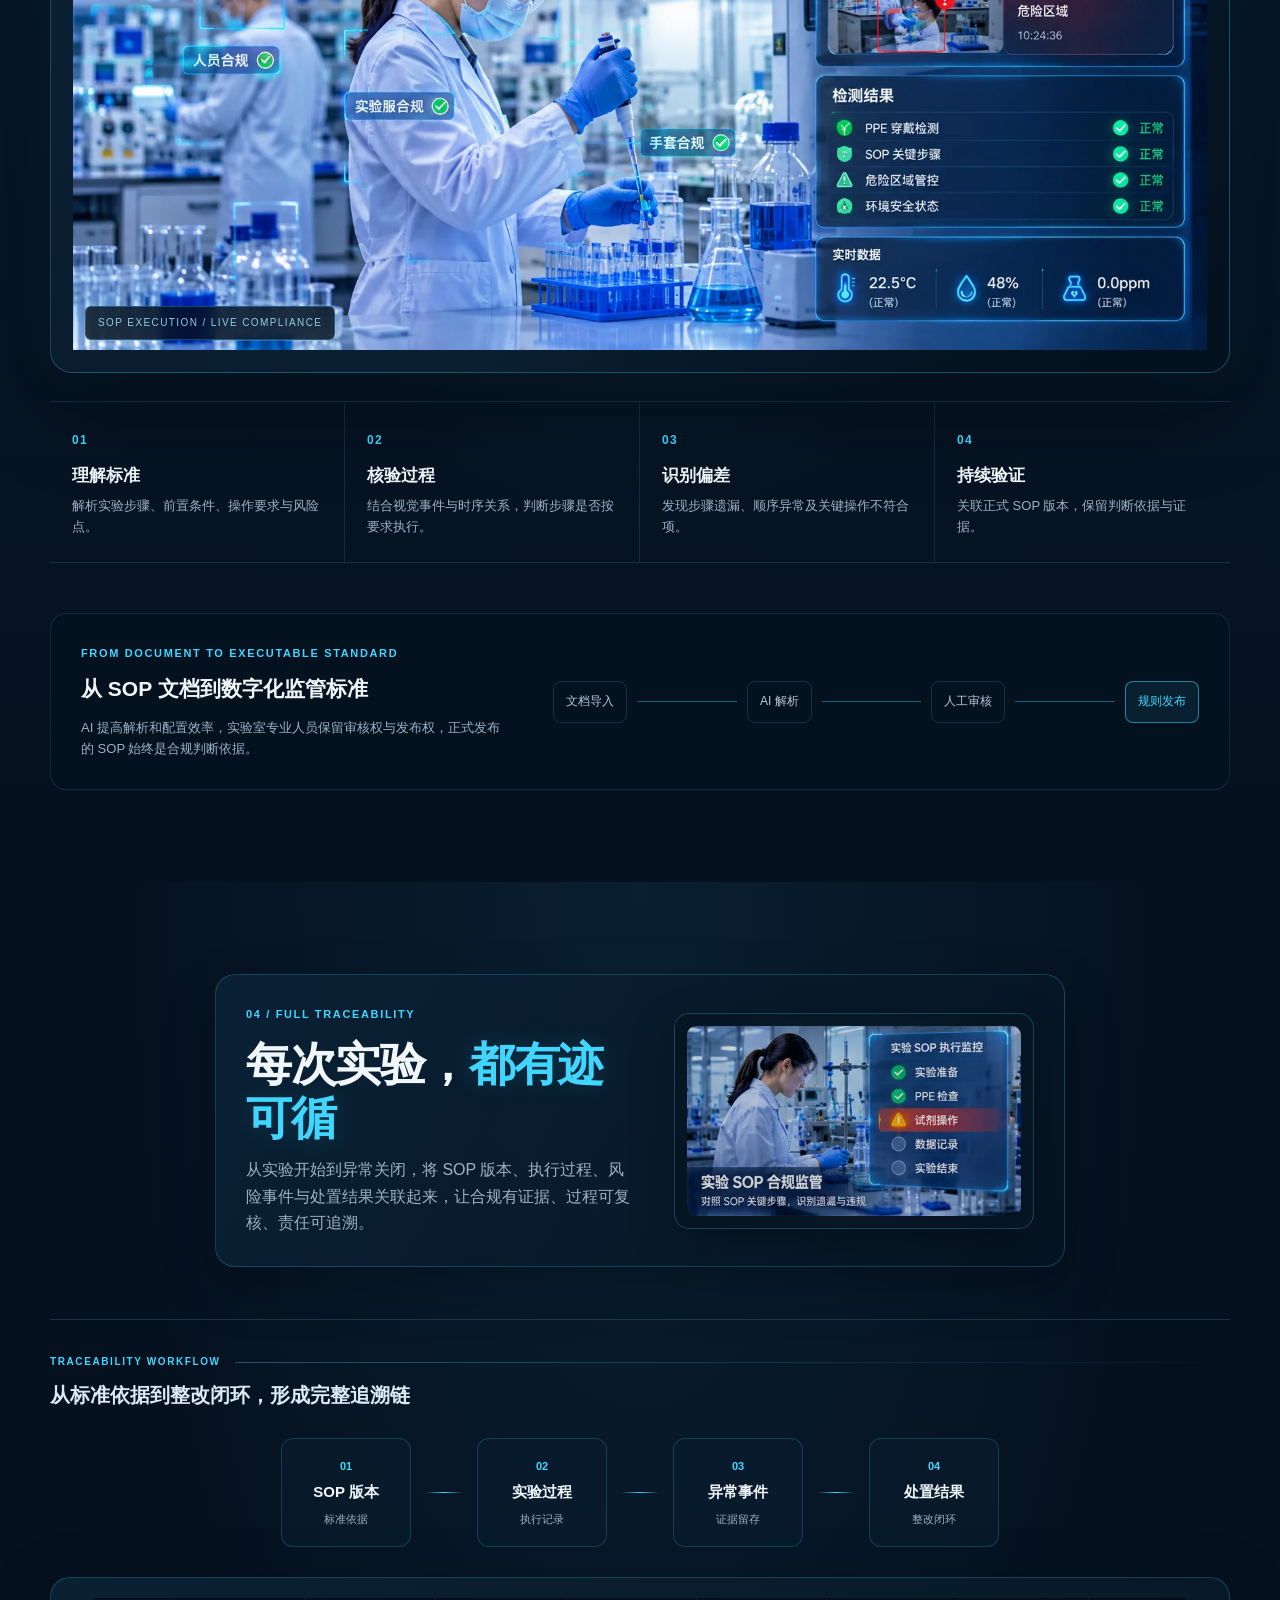
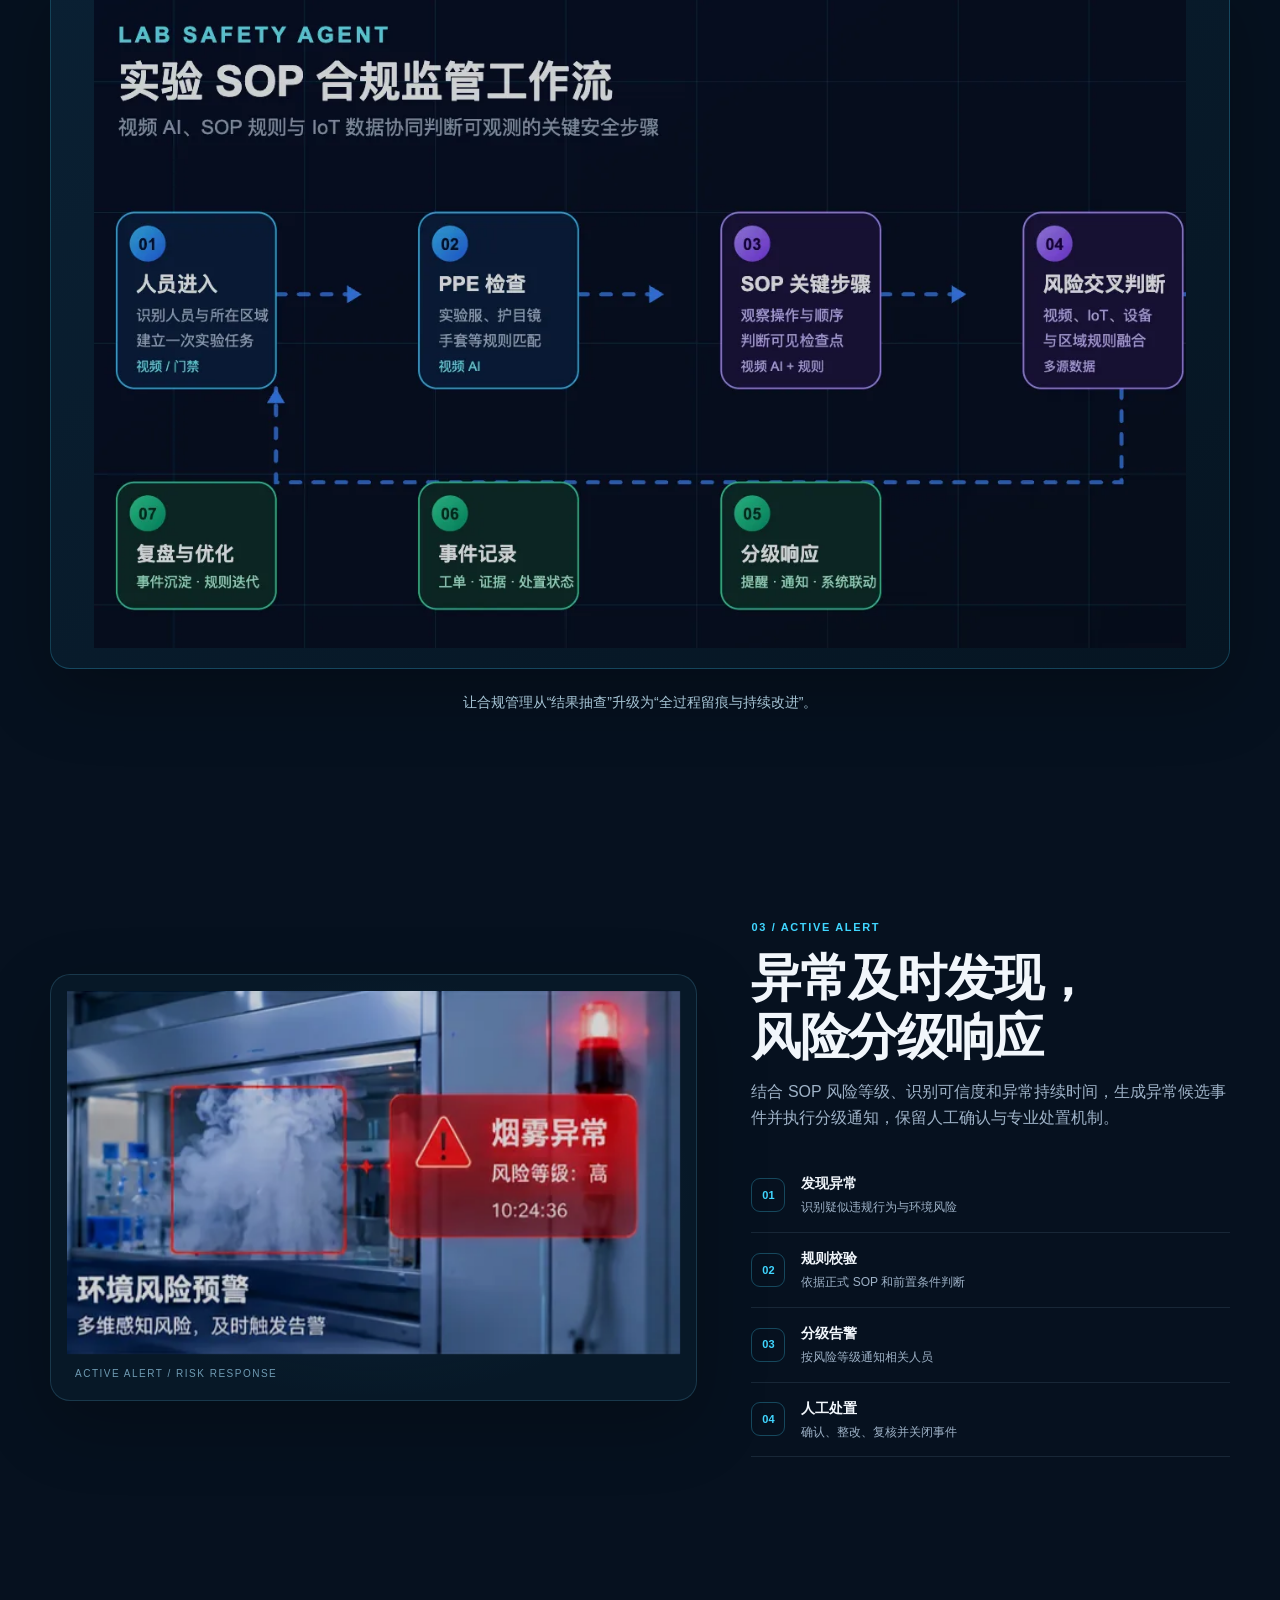
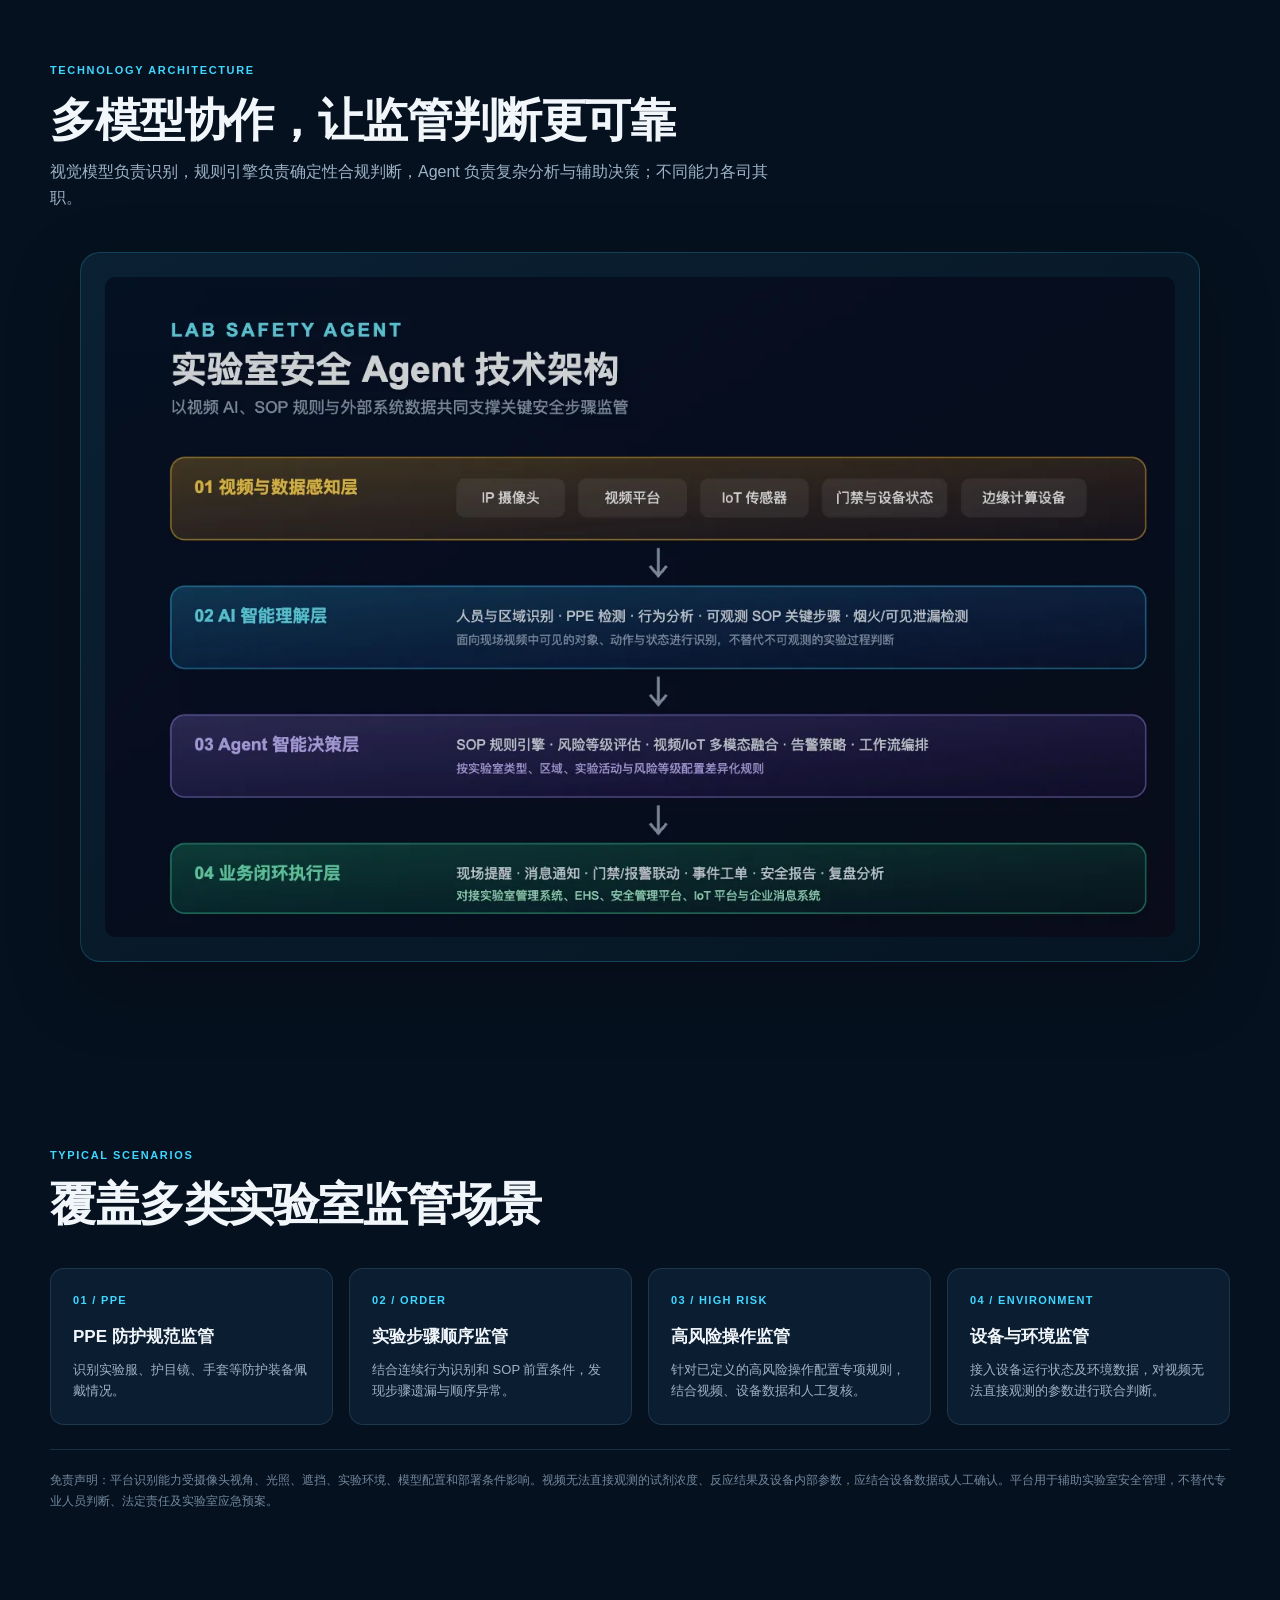
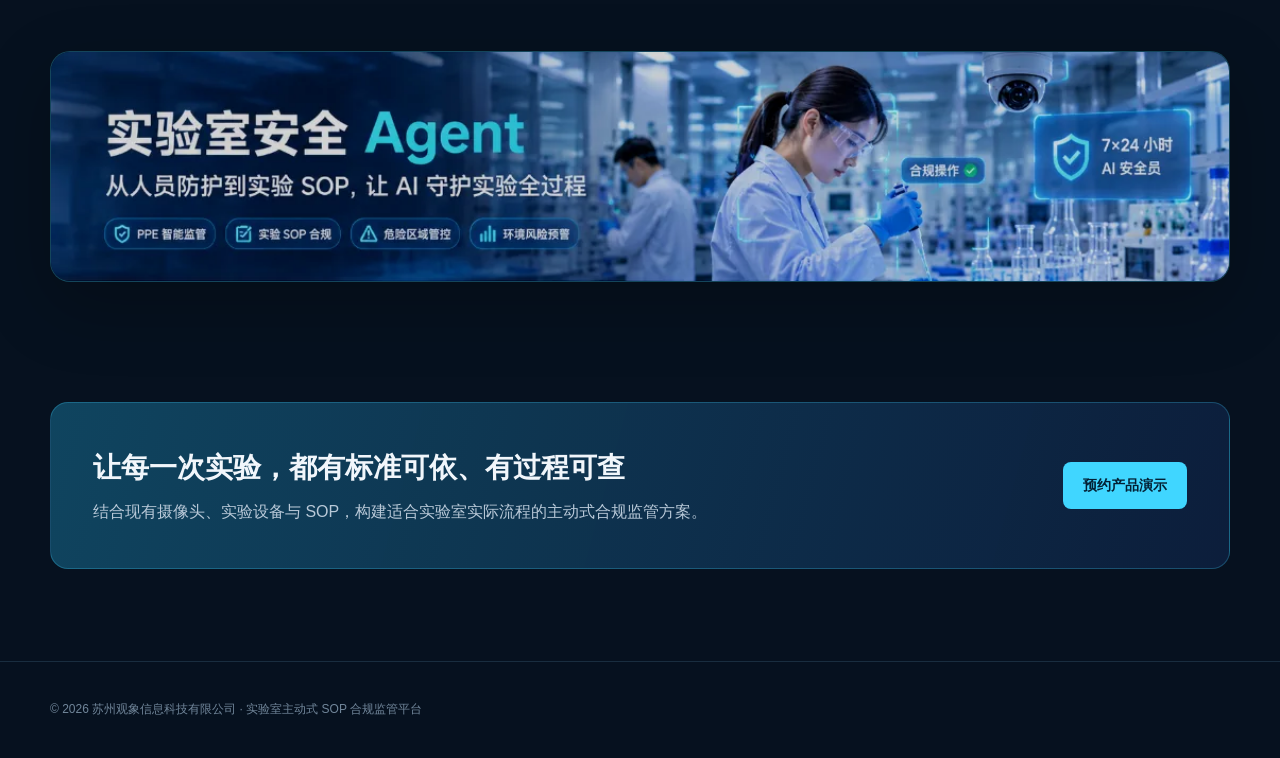
==== commit fa94e57e: "Move banner above closing CTA without overlay text" ====
--- a/pages/laboratory-sop.html
+++ b/pages/laboratory-sop.html
@@ -117,15 +117,11 @@
 .trace-intro{display:grid;grid-template-columns:minmax(0,1fr) minmax(360px,.9fr);align-items:center;gap:42px;text-align:left;padding:30px;border:1px solid rgba(64,214,255,.22);border-radius:20px;background:linear-gradient(120deg,rgba(11,34,54,.92),rgba(6,20,34,.84));box-shadow:0 20px 56px rgba(0,0,0,.2)}.trace-intro-copy{max-width:650px}.trace-intro-copy .section-desc{margin-left:0;margin-right:0}.trace-intro-image{min-width:0;padding:12px;border:1px solid rgba(64,214,255,.25);border-radius:15px;background:radial-gradient(ellipse at 50% 45%,rgba(36,112,148,.18),transparent 72%),#061522;box-shadow:0 16px 44px rgba(0,0,0,.25)}.trace-intro-image img{display:block;width:100%;height:auto;max-height:320px;object-fit:contain;border-radius:9px;transition:transform 1.2s ease}.trace-intro-image:hover img{transform:scale(1.02)}.trace-workflow-panel{margin-top:52px;padding-top:34px;border-top:1px solid rgba(130,180,205,.2)}.trace-workflow-heading{display:flex;align-items:center;gap:14px;margin-bottom:8px}.trace-workflow-heading span{color:var(--cyan);font-size:10px;font-weight:800;letter-spacing:.16em}.trace-workflow-heading i{height:1px;flex:1;background:linear-gradient(90deg,rgba(64,214,255,.35),transparent)}.trace-workflow-title{margin:0;color:#dceaf4;font-size:20px;font-weight:650}.trace-workflow-panel .trace-chain{margin-top:26px}@media(max-width:950px){.trace-intro{grid-template-columns:1fr;gap:24px}.trace-intro-image{max-width:680px;width:100%;margin:0 auto}.trace-intro-image img{max-height:360px}}@media(max-width:620px){.trace-intro{padding:20px 16px;gap:18px;text-align:center}.trace-intro-copy .section-desc{margin-left:auto;margin-right:auto}.trace-intro-image{padding:8px}.trace-intro-image img{max-height:260px}.trace-workflow-panel{margin-top:38px;padding-top:26px}.trace-workflow-title{font-size:17px}}
 
 /* Solution banner: visual bridge from concept to laboratory scene */
-.solution-banner-section{padding:34px 0 54px}
+.solution-banner-section{padding:34px 0 28px}
 .solution-banner{position:relative;overflow:hidden;border:1px solid rgba(64,214,255,.24);border-radius:20px;background:#071827;box-shadow:0 24px 70px rgba(0,0,0,.24)}
 .solution-banner img{display:block;width:100%;height:auto;max-height:460px;object-fit:contain;transition:transform 1.2s cubic-bezier(.2,.65,.25,1)}
 .solution-banner:hover img{transform:scale(1.012)}
-.solution-banner:after{content:"";position:absolute;inset:35% 0 0;background:linear-gradient(0deg,rgba(3,13,25,.88),rgba(3,13,25,0))}
-.solution-banner-copy{position:absolute;z-index:1;left:clamp(20px,4vw,48px);bottom:clamp(18px,3vw,34px);max-width:680px}
-.solution-banner-copy span{display:block;color:var(--cyan);font-size:10px;font-weight:800;letter-spacing:.18em}
-.solution-banner-copy strong{display:block;margin-top:8px;color:#f3f8fc;font-size:clamp(19px,2.6vw,30px);line-height:1.3;text-shadow:0 2px 16px rgba(0,0,0,.35)}
-@media(max-width:620px){.solution-banner-section{padding:22px 0 38px}.solution-banner{border-radius:14px}.solution-banner img{max-height:none}.solution-banner:after{inset:20% 0 0}.solution-banner-copy{left:16px;right:16px;bottom:14px}.solution-banner-copy span{font-size:8px}.solution-banner-copy strong{font-size:17px}}
+@media(max-width:620px){.solution-banner-section{padding:22px 0 22px}.solution-banner{border-radius:14px}.solution-banner img{max-height:none}}
 
 </style>
 </head>
@@ -168,28 +164,24 @@
 <section class="section-dark solution-section" id="process"><div class="container"><div class="kicker">THE SOLUTION</div><h2 class="section-title">从人工检查，走向 AI 主动监管</h2><p class="section-desc">以 SOP 为标准，以视觉感知为入口，以规则判断为核心，将实验现场、合规判断和风险处置连接起来。</p><div class="solution-flow">
 <div class="flow-node"><span class="flow-icon">01</span><b>SOP 标准</b><small>数字化规则</small></div><i class="flow-line"></i><div class="flow-node"><span class="flow-icon">02</span><b>AI 感知</b><small>人员 · PPE · 行为</small></div><i class="flow-line"></i><div class="flow-node"><span class="flow-icon">03</span><b>合规判断</b><small>步骤 · 条件 · 时序</small></div><i class="flow-line"></i><div class="flow-node"><span class="flow-icon">04</span><b>主动告警</b><small>分级响应 · 处置</small></div></div><div class="solution-foot"><span></span>让现有摄像头从“看得见”，升级为“看得懂、能判断、可追溯”</div></div></section>
 
+<section class="ppe-section"><div class="container showcase-split"><div class="showcase-copy"><div class="kicker">01 / AI VISION · PPE</div><h2 class="section-title">先看见现场，<br>才能理解实验过程</h2><p class="section-desc">接入现有网络摄像头，持续识别实验人员及基础防护状态，为后续 SOP 执行判断提供现场证据。</p><ul class="feature-points"><li>实验服、护目镜、手套等 PPE 穿戴检测</li><li>人员、实验区域与关键器具识别</li><li>为连续行为分析提供视觉事件</li></ul></div><div class="showcase-image"><img src="../assets/images/laboratory-sop-ppe.webp" alt="实验室 PPE 穿戴识别与视觉监管"><span class="image-caption">AI VISION / PERSONAL PROTECTIVE EQUIPMENT</span></div></div></section>
+
+<section class="section-dark sop-section" id="sop"><div class="container"><div class="sop-heading"><div class="kicker">02 / SOP ENGINE · CORE VALUE</div><h2 class="section-title">让 SOP 不再停留于文档，<br><span class="accent-text">而是真正进入每一次实验</span></h2><p class="section-desc">将静态 SOP 转化为可理解、可执行、可持续验证的过程规则。AI 辅助解析，专业人员审核发布，系统在实验过程中持续核验。</p></div><div class="sop-main-visual"><img src="../assets/images/laboratory-sop-dashboard.webp" alt="SOP 执行过程主动监管平台大图"><div class="visual-corner">SOP EXECUTION / LIVE COMPLIANCE</div></div><div class="sop-value-grid"><article><b>01</b><h3>理解标准</h3><p>解析实验步骤、前置条件、操作要求与风险点。</p></article><article><b>02</b><h3>核验过程</h3><p>结合视觉事件与时序关系，判断步骤是否按要求执行。</p></article><article><b>03</b><h3>识别偏差</h3><p>发现步骤遗漏、顺序异常及关键操作不符合项。</p></article><article><b>04</b><h3>持续验证</h3><p>关联正式 SOP 版本，保留判断依据与证据。</p></article></div><div class="sop-lifecycle"><div><div class="kicker">FROM DOCUMENT TO EXECUTABLE STANDARD</div><h3>从 SOP 文档到数字化监管标准</h3><p>AI 提高解析和配置效率，实验室专业人员保留审核权与发布权，正式发布的 SOP 始终是合规判断依据。</p></div><div class="lifecycle-track"><span>文档导入</span><i></i><span>AI 解析</span><i></i><span>人工审核</span><i></i><span class="current">规则发布</span></div></div></div></section>
+
+<section class="section-dark trace-section" id="traceability"><div class="container"><div class="trace-heading"><div class="trace-intro"><div class="trace-intro-copy"><div class="kicker">04 / FULL TRACEABILITY</div><h2 class="section-title">每次实验，<span class="accent-text">都有迹可循</span></h2><p class="section-desc">从实验开始到异常关闭，将 SOP 版本、执行过程、风险事件与处置结果关联起来，让合规有证据、过程可复核、责任可追溯。</p></div><div class="trace-intro-image"><img src="../assets/images/laboratory-sop-execution.webp" alt="实验过程数字化记录示意图"></div></div></div><div class="trace-workflow-panel"><div class="trace-workflow-heading"><span>TRACEABILITY WORKFLOW</span><i></i></div><h3 class="trace-workflow-title">从标准依据到整改闭环，形成完整追溯链</h3><div class="trace-chain"><div><b>01</b><strong>SOP 版本</strong><small>标准依据</small></div><i></i><div><b>02</b><strong>实验过程</strong><small>执行记录</small></div><i></i><div><b>03</b><strong>异常事件</strong><small>证据留存</small></div><i></i><div><b>04</b><strong>处置结果</strong><small>整改闭环</small></div></div><div class="trace-visual"><img src="../assets/images/laboratory-sop-workflow.webp" alt="实验室 SOP 全过程记录与合规追溯流程图"></div><p class="trace-note">让合规管理从“结果抽查”升级为“全过程留痕与持续改进”。</p></div></div></section>
+
+<section class="alert-section"><div class="container showcase-split alert-layout"><div class="showcase-image"><img src="../assets/images/laboratory-sop-environment-alert.webp" alt="实验室环境异常与主动风险告警"><span class="image-caption">ACTIVE ALERT / RISK RESPONSE</span></div><div class="showcase-copy"><div class="kicker">03 / ACTIVE ALERT</div><h2 class="section-title">异常及时发现，<br>风险分级响应</h2><p class="section-desc">结合 SOP 风险等级、识别可信度和异常持续时间，生成异常候选事件并执行分级通知，保留人工确认与专业处置机制。</p><ul class="risk-steps"><li><b>01</b><span><strong>发现异常</strong><small>识别疑似违规行为与环境风险</small></span></li><li><b>02</b><span><strong>规则校验</strong><small>依据正式 SOP 和前置条件判断</small></span></li><li><b>03</b><span><strong>分级告警</strong><small>按风险等级通知相关人员</small></span></li><li><b>04</b><span><strong>人工处置</strong><small>确认、整改、复核并关闭事件</small></span></li></ul></div></div></section>
+
+<section class="architecture-section" id="technology"><div class="container"><div class="kicker">TECHNOLOGY ARCHITECTURE</div><h2 class="section-title">多模型协作，让监管判断更可靠</h2><p class="section-desc">视觉模型负责识别，规则引擎负责确定性合规判断，Agent 负责复杂分析与辅助决策；不同能力各司其职。</p><div class="architecture-visual"><img src="../assets/images/laboratory-sop-architecture.webp" alt="实验室主动式 SOP 合规监管平台技术架构图"></div></div></section>
+
+<section class="scenario-section"><div class="container"><div class="kicker">TYPICAL SCENARIOS</div><h2 class="section-title">覆盖多类实验室监管场景</h2><div class="scene"><article class="scene-card"><div class="num">01 / PPE</div><h3>PPE 防护规范监管</h3><p>识别实验服、护目镜、手套等防护装备佩戴情况。</p></article><article class="scene-card"><div class="num">02 / ORDER</div><h3>实验步骤顺序监管</h3><p>结合连续行为识别和 SOP 前置条件，发现步骤遗漏与顺序异常。</p></article><article class="scene-card"><div class="num">03 / HIGH RISK</div><h3>高风险操作监管</h3><p>针对已定义的高风险操作配置专项规则，结合视频、设备数据和人工复核。</p></article><article class="scene-card"><div class="num">04 / ENVIRONMENT</div><h3>设备与环境监管</h3><p>接入设备运行状态及环境数据，对视频无法直接观测的参数进行联合判断。</p></article></div><p class="disclaimer">免责声明：平台识别能力受摄像头视角、光照、遮挡、实验环境、模型配置和部署条件影响。视频无法直接观测的试剂浓度、反应结果及设备内部参数，应结合设备数据或人工确认。平台用于辅助实验室安全管理，不替代专业人员判断、法定责任及实验室应急预案。</p></div></section>
 <section class="solution-banner-section" aria-label="实验室主动合规监管场景">
   <div class="container">
     <div class="solution-banner">
       <img src="../assets/images/laboratory-sop-banner.webp" alt="现代实验室场景，展现主动式 SOP 合规监管的应用环境">
-      <div class="solution-banner-copy">
-        <strong>让实验室监管，从被动记录走向主动合规</strong>
-      </div>
     </div>
   </div>
 </section>
-
-<section class="ppe-section"><div class="container showcase-split"><div class="showcase-copy"><div class="kicker">01 / AI VISION · PPE</div><h2 class="section-title">先看见现场，<br>才能理解实验过程</h2><p class="section-desc">接入现有网络摄像头，持续识别实验人员及基础防护状态，为后续 SOP 执行判断提供现场证据。</p><ul class="feature-points"><li>实验服、护目镜、手套等 PPE 穿戴检测</li><li>人员、实验区域与关键器具识别</li><li>为连续行为分析提供视觉事件</li></ul></div><div class="showcase-image"><img src="../assets/images/laboratory-sop-ppe.webp" alt="实验室 PPE 穿戴识别与视觉监管"><span class="image-caption">AI VISION / PERSONAL PROTECTIVE EQUIPMENT</span></div></div></section>
-
-<section class="section-dark sop-section" id="sop"><div class="container"><div class="sop-heading"><div class="kicker">02 / SOP ENGINE · CORE VALUE</div><h2 class="section-title">让 SOP 不再停留于文档，<br><span class="accent-text">而是真正进入每一次实验</span></h2><p class="section-desc">将静态 SOP 转化为可理解、可执行、可持续验证的过程规则。AI 辅助解析，专业人员审核发布，系统在实验过程中持续核验。</p></div><div class="sop-main-visual"><img src="../assets/images/laboratory-sop-dashboard.webp" alt="SOP 执行过程主动监管平台大图"><div class="visual-corner">SOP EXECUTION / LIVE COMPLIANCE</div></div><div class="sop-value-grid"><article><b>01</b><h3>理解标准</h3><p>解析实验步骤、前置条件、操作要求与风险点。</p></article><article><b>02</b><h3>核验过程</h3><p>结合视觉事件与时序关系，判断步骤是否按要求执行。</p></article><article><b>03</b><h3>识别偏差</h3><p>发现步骤遗漏、顺序异常及关键操作不符合项。</p></article><article><b>04</b><h3>持续验证</h3><p>关联正式 SOP 版本，保留判断依据与证据。</p></article></div><div class="sop-lifecycle"><div><div class="kicker">FROM DOCUMENT TO EXECUTABLE STANDARD</div><h3>从 SOP 文档到数字化监管标准</h3><p>AI 提高解析和配置效率，实验室专业人员保留审核权与发布权，正式发布的 SOP 始终是合规判断依据。</p></div><div class="lifecycle-track"><span>文档导入</span><i></i><span>AI 解析</span><i></i><span>人工审核</span><i></i><span class="current">规则发布</span></div></div></div></section>
-
-<section class="section-dark trace-section" id="traceability"><div class="container"><div class="trace-heading"><div class="trace-intro"><div class="trace-intro-copy"><div class="kicker">04 / FULL TRACEABILITY</div><h2 class="section-title">每次实验，<span class="accent-text">都有迹可循</span></h2><p class="section-desc">从实验开始到异常关闭，将 SOP 版本、执行过程、风险事件与处置结果关联起来，让合规有证据、过程可复核、责任可追溯。</p></div><div class="trace-intro-image"><img src="../assets/images/laboratory-sop-execution.webp" alt="实验过程数字化记录示意图"></div></div></div><div class="trace-workflow-panel"><div class="trace-workflow-heading"><span>TRACEABILITY WORKFLOW</span><i></i></div><h3 class="trace-workflow-title">从标准依据到整改闭环，形成完整追溯链</h3><div class="trace-chain"><div><b>01</b><strong>SOP 版本</strong><small>标准依据</small></div><i></i><div><b>02</b><strong>实验过程</strong><small>执行记录</small></div><i></i><div><b>03</b><strong>异常事件</strong><small>证据留存</small></div><i></i><div><b>04</b><strong>处置结果</strong><small>整改闭环</small></div></div><div class="trace-visual"><img src="../assets/images/laboratory-sop-workflow.webp" alt="实验室 SOP 全过程记录与合规追溯流程图"></div><p class="trace-note">让合规管理从“结果抽查”升级为“全过程留痕与持续改进”。</p></div></div></section>
-
-<section class="alert-section"><div class="container showcase-split alert-layout"><div class="showcase-image"><img src="../assets/images/laboratory-sop-environment-alert.webp" alt="实验室环境异常与主动风险告警"><span class="image-caption">ACTIVE ALERT / RISK RESPONSE</span></div><div class="showcase-copy"><div class="kicker">03 / ACTIVE ALERT</div><h2 class="section-title">异常及时发现，<br>风险分级响应</h2><p class="section-desc">结合 SOP 风险等级、识别可信度和异常持续时间，生成异常候选事件并执行分级通知，保留人工确认与专业处置机制。</p><ul class="risk-steps"><li><b>01</b><span><strong>发现异常</strong><small>识别疑似违规行为与环境风险</small></span></li><li><b>02</b><span><strong>规则校验</strong><small>依据正式 SOP 和前置条件判断</small></span></li><li><b>03</b><span><strong>分级告警</strong><small>按风险等级通知相关人员</small></span></li><li><b>04</b><span><strong>人工处置</strong><small>确认、整改、复核并关闭事件</small></span></li></ul></div></div></section>
-
-<section class="architecture-section" id="technology"><div class="container"><div class="kicker">TECHNOLOGY ARCHITECTURE</div><h2 class="section-title">多模型协作，让监管判断更可靠</h2><p class="section-desc">视觉模型负责识别，规则引擎负责确定性合规判断，Agent 负责复杂分析与辅助决策；不同能力各司其职。</p><div class="architecture-visual"><img src="../assets/images/laboratory-sop-architecture.webp" alt="实验室主动式 SOP 合规监管平台技术架构图"></div></div></section>
-
-<section class="scenario-section"><div class="container"><div class="kicker">TYPICAL SCENARIOS</div><h2 class="section-title">覆盖多类实验室监管场景</h2><div class="scene"><article class="scene-card"><div class="num">01 / PPE</div><h3>PPE 防护规范监管</h3><p>识别实验服、护目镜、手套等防护装备佩戴情况。</p></article><article class="scene-card"><div class="num">02 / ORDER</div><h3>实验步骤顺序监管</h3><p>结合连续行为识别和 SOP 前置条件，发现步骤遗漏与顺序异常。</p></article><article class="scene-card"><div class="num">03 / HIGH RISK</div><h3>高风险操作监管</h3><p>针对已定义的高风险操作配置专项规则，结合视频、设备数据和人工复核。</p></article><article class="scene-card"><div class="num">04 / ENVIRONMENT</div><h3>设备与环境监管</h3><p>接入设备运行状态及环境数据，对视频无法直接观测的参数进行联合判断。</p></article></div><p class="disclaimer">免责声明：平台识别能力受摄像头视角、光照、遮挡、实验环境、模型配置和部署条件影响。视频无法直接观测的试剂浓度、反应结果及设备内部参数，应结合设备数据或人工确认。平台用于辅助实验室安全管理，不替代专业人员判断、法定责任及实验室应急预案。</p></div></section>
 <section id="contact"><div class="container"><div class="cta"><div><h2>让每一次实验，都有标准可依、有过程可查</h2><p>结合现有摄像头、实验设备与 SOP，构建适合实验室实际流程的主动式合规监管方案。</p></div><a class="btn primary" href="mailto:info@ai-buy.uk">预约产品演示</a></div></div></section></main>
 <footer class="footer"><div class="container">© 2026 苏州观象信息科技有限公司 · 实验室主动式 SOP 合规监管平台</div></footer>
 <script>
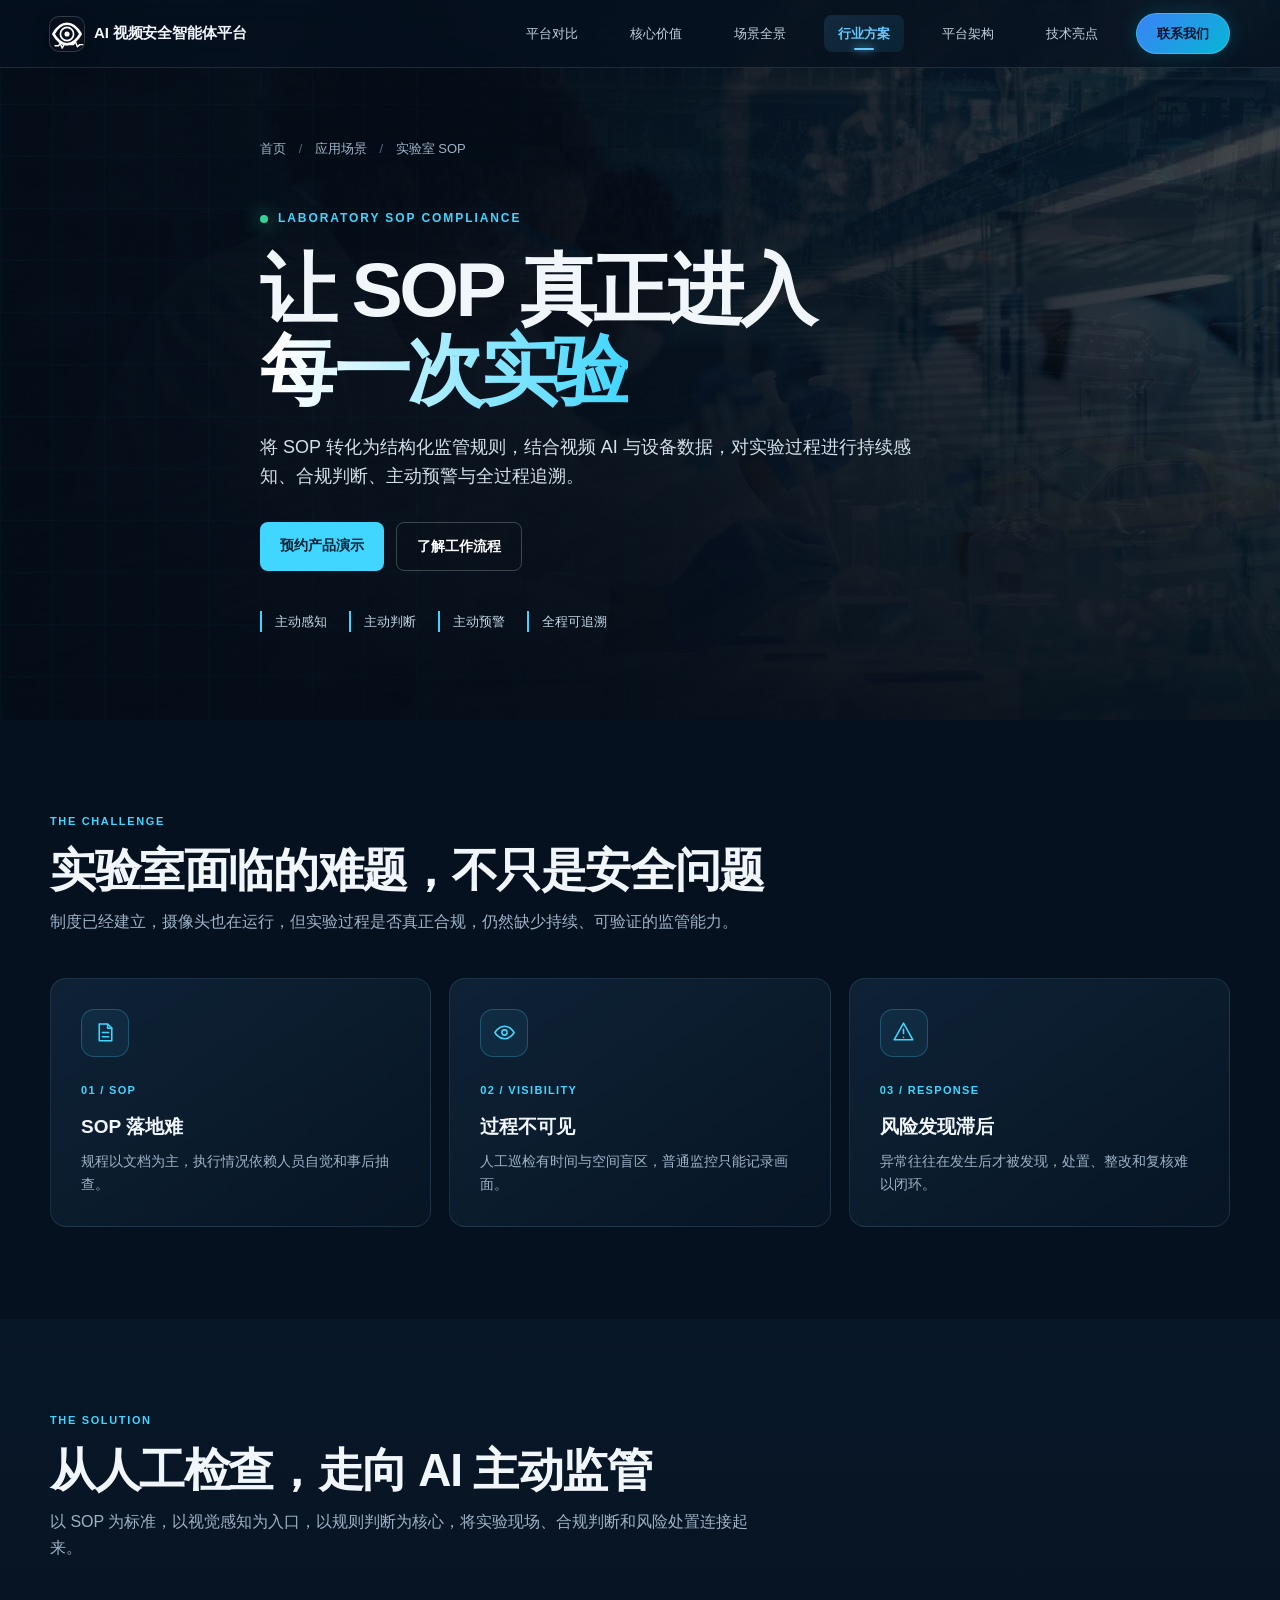
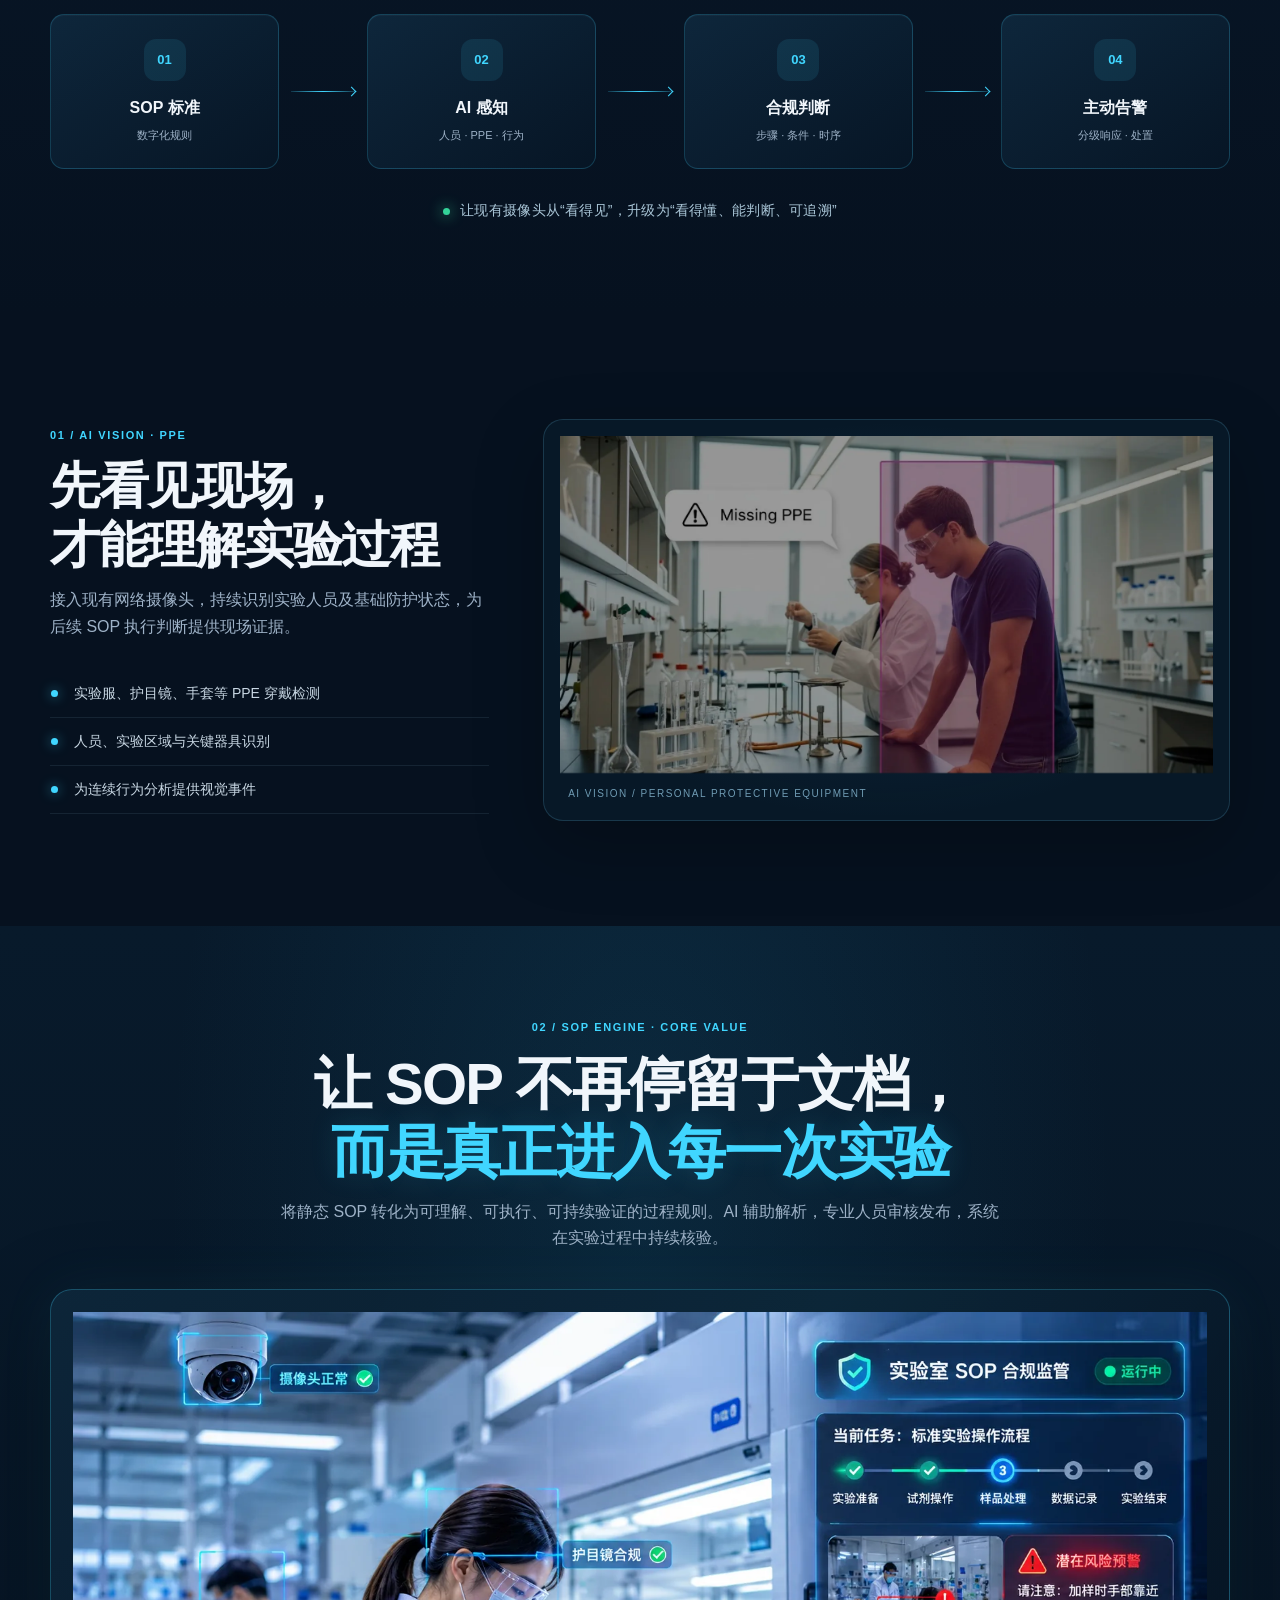
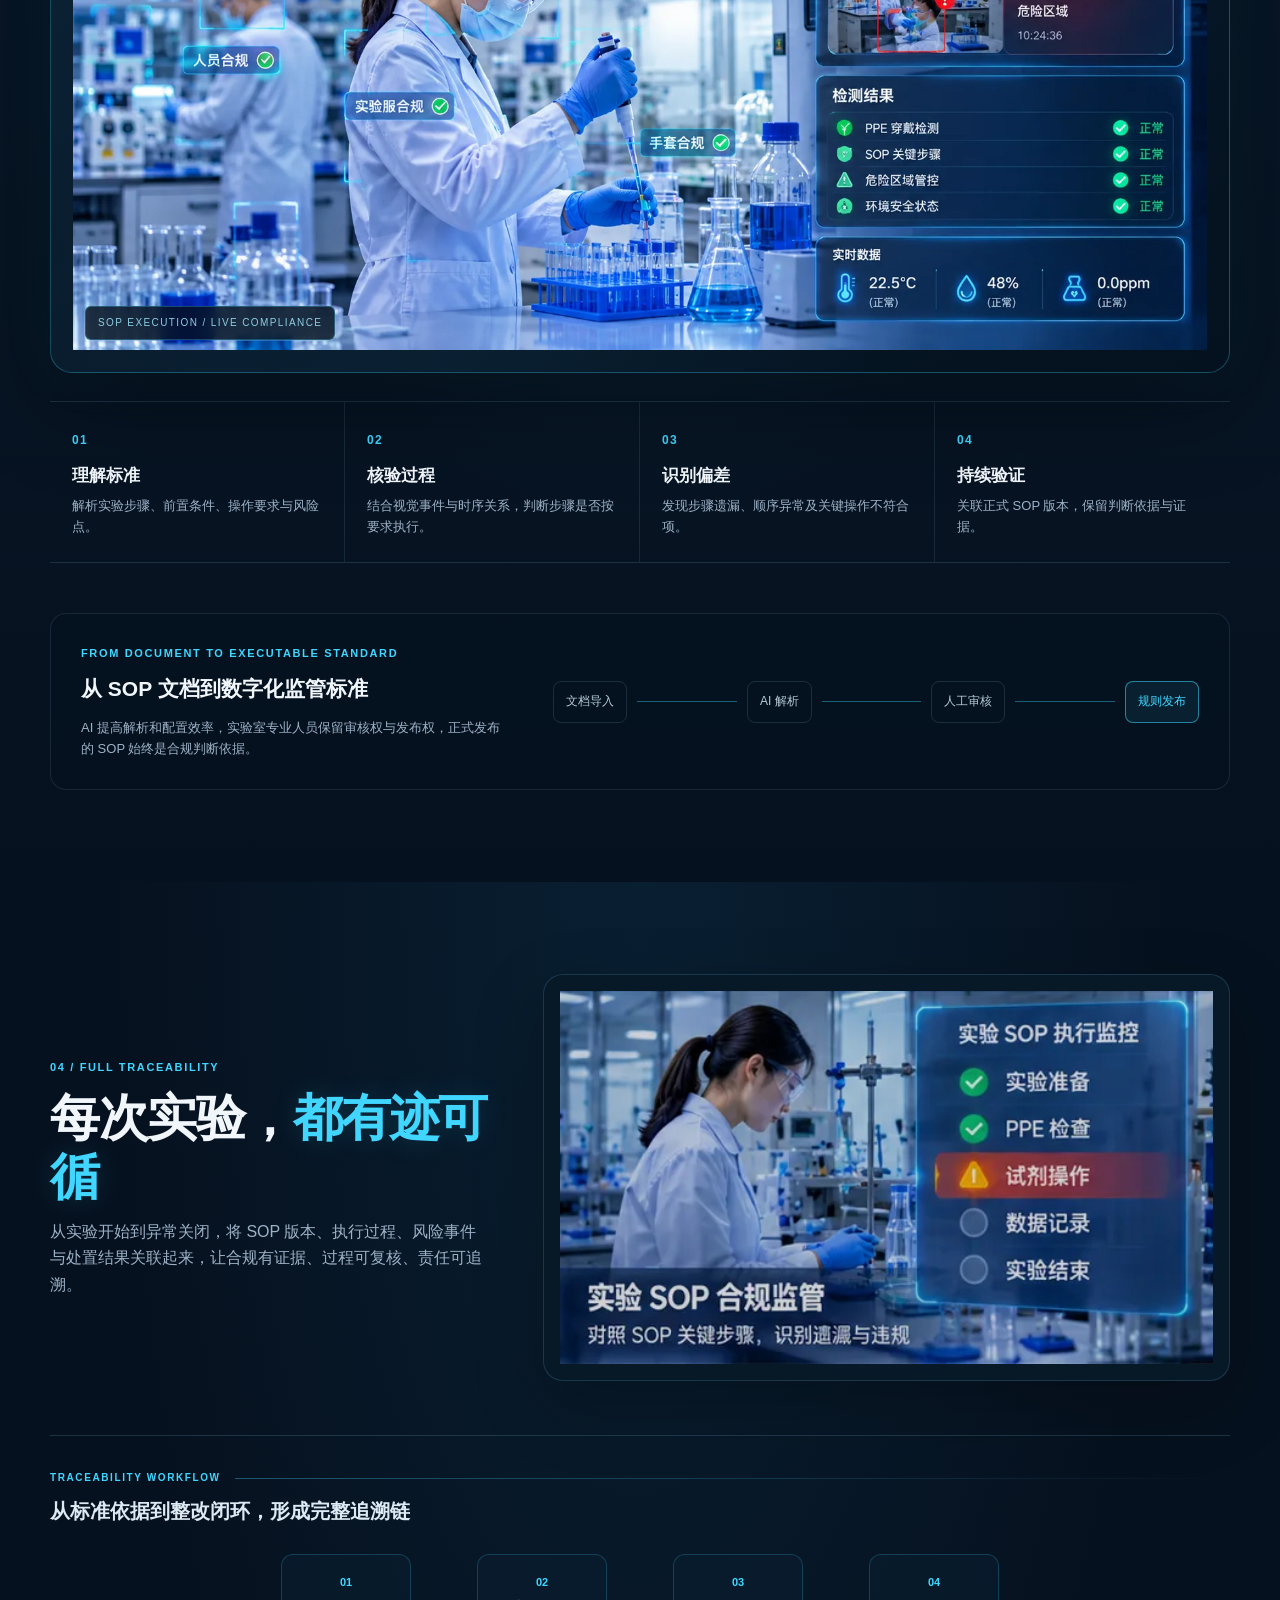
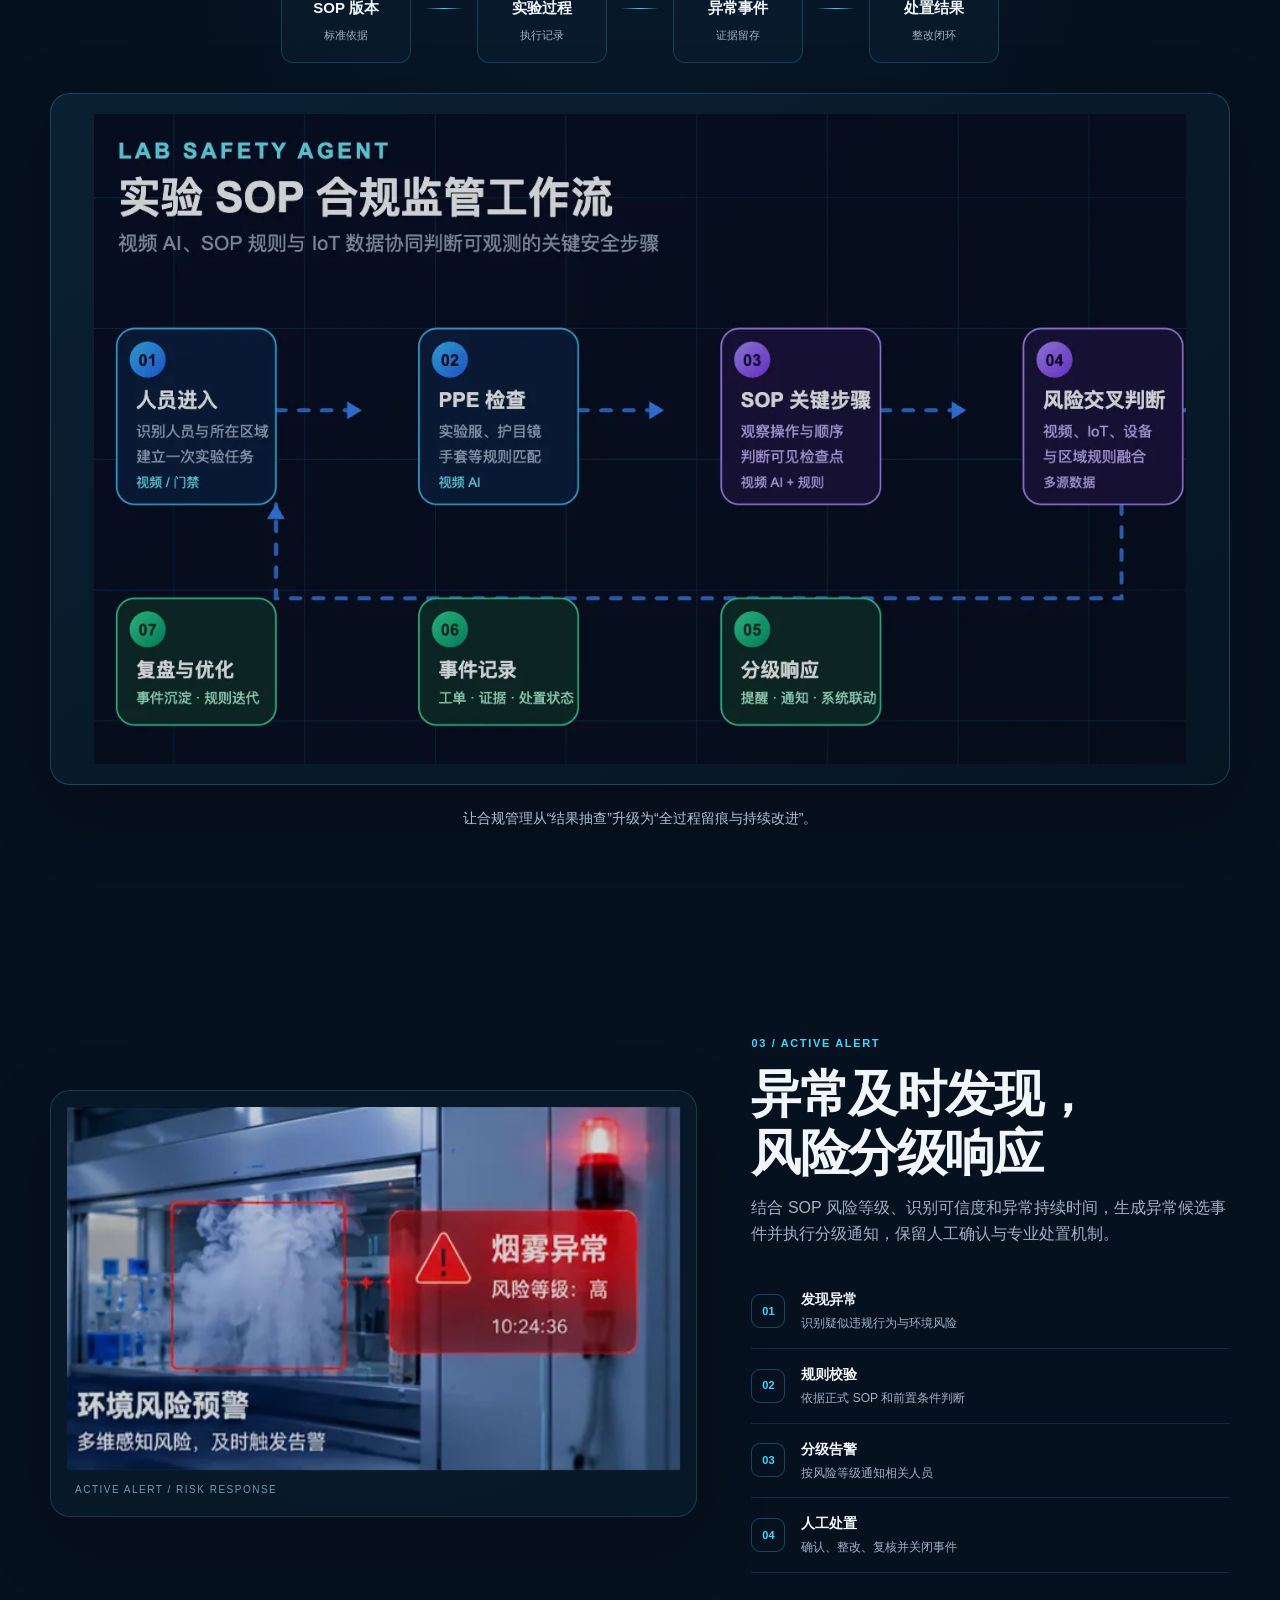
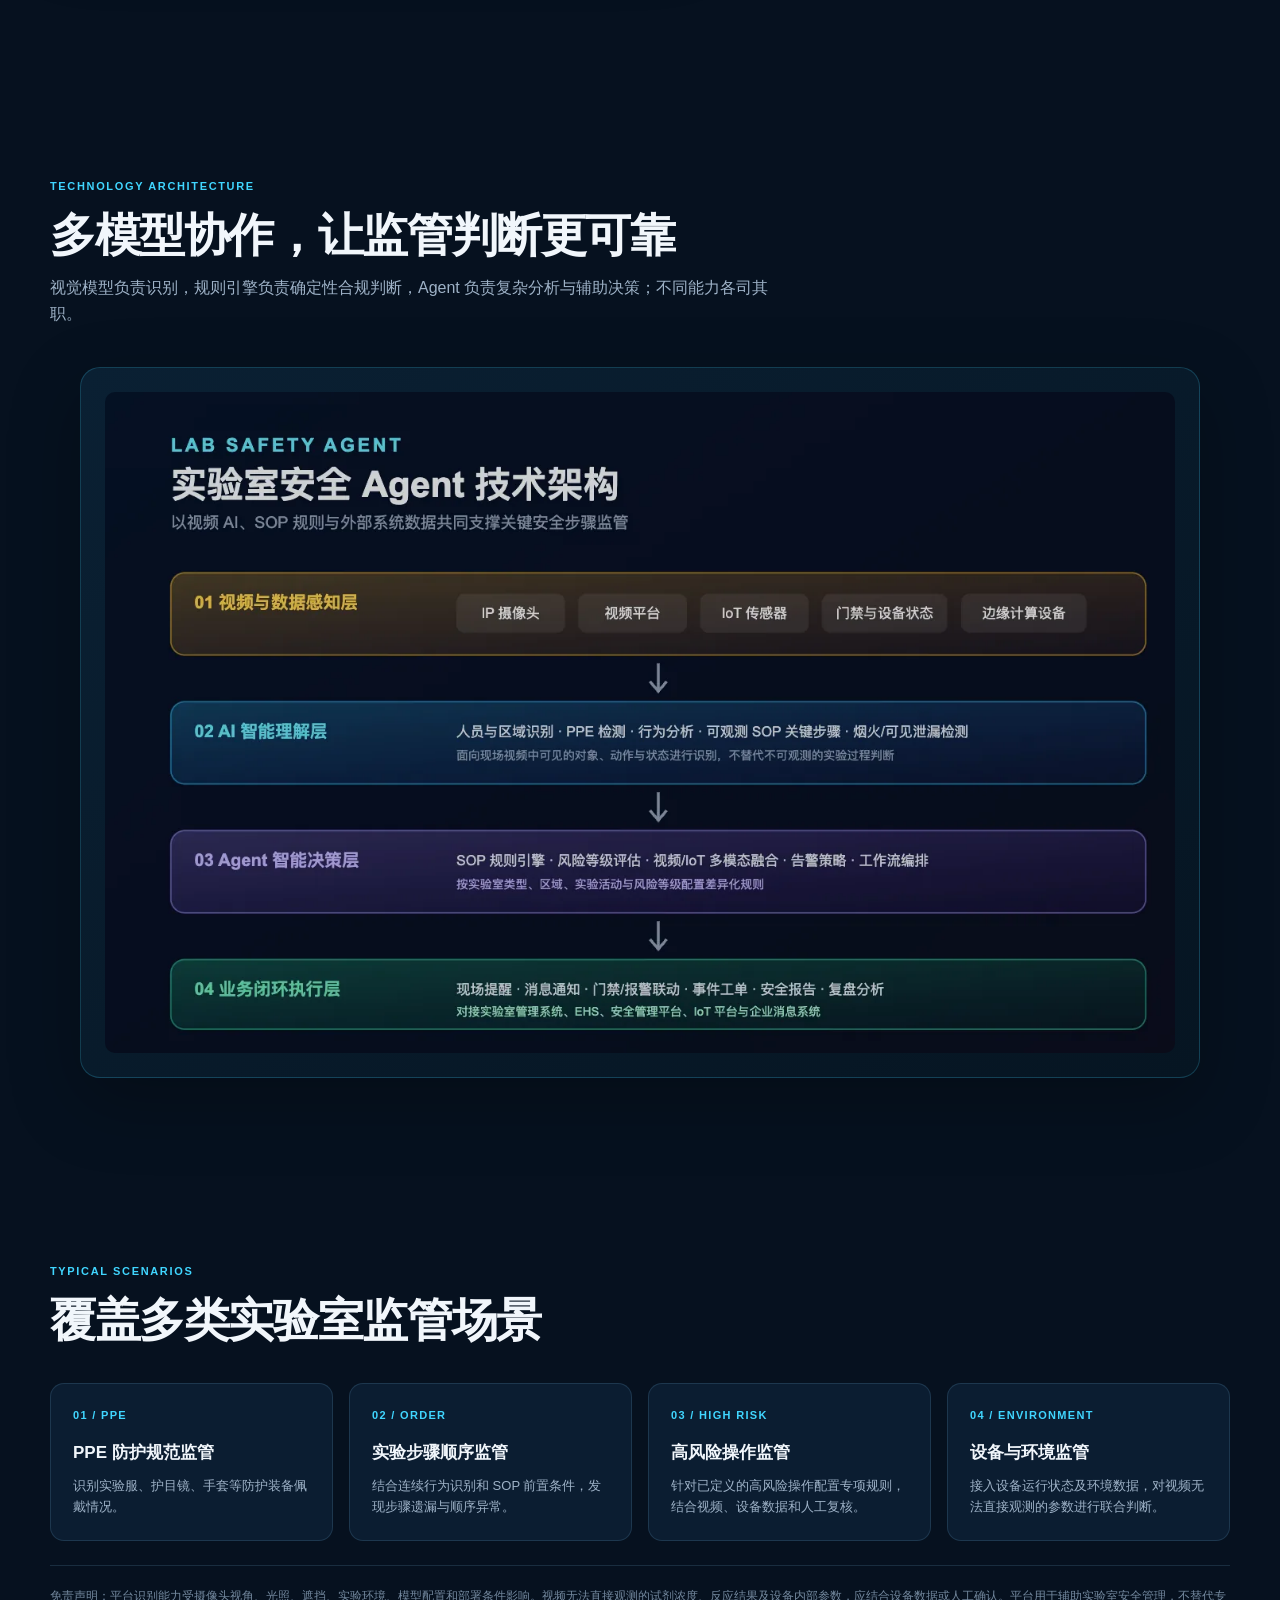
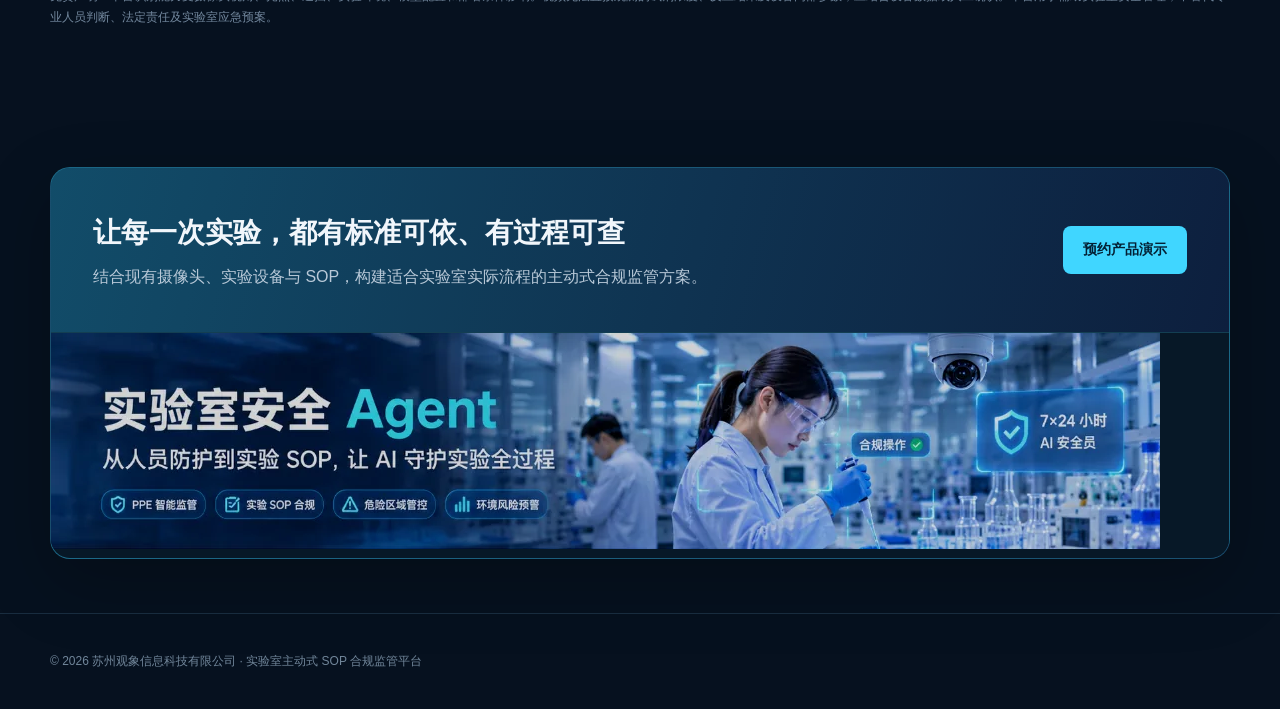
==== commit 78e966a1: "Unify closing CTA with banner and align traceability layout" ====
--- a/pages/laboratory-sop.html
+++ b/pages/laboratory-sop.html
@@ -114,14 +114,17 @@
 .architecture-visual img{display:block;width:100%;height:auto;max-height:780px;object-fit:contain;transition:transform 1.3s ease}.architecture-visual:hover img{transform:scale(1.01)}
 @media(max-width:950px){.challenge-grid{grid-template-columns:1fr 1fr}.showcase-split,.sop-lifecycle{grid-template-columns:1fr;gap:28px}.sop-value-grid{grid-template-columns:1fr 1fr}.sop-value-grid article:nth-child(2){border-right:0}.sop-value-grid article:nth-child(3),.sop-value-grid article:nth-child(4){border-top:1px solid rgba(130,180,205,.14)}.lifecycle-track{flex-wrap:wrap}.trace-chain{flex-wrap:wrap}.trace-chain>i{width:20px}}
 @media(max-width:620px){.challenge-grid{grid-template-columns:1fr}.solution-flow{flex-direction:column;align-items:stretch}.flow-line{width:1px;height:20px;flex:none;margin:auto;background:linear-gradient(180deg,rgba(64,214,255,.15),var(--cyan),rgba(64,214,255,.15))}.flow-line:after{right:-2px;top:auto;bottom:0;transform:rotate(135deg)}.flow-node{padding:16px}.showcase-split{gap:22px}.showcase-copy .section-title{font-size:32px}.showcase-image,.sop-main-visual,.trace-visual,.architecture-visual{padding:10px;border-radius:14px}.sop-heading .section-title{font-size:34px}.sop-value-grid{grid-template-columns:1fr 1fr}.sop-value-grid article{padding:18px 12px}.sop-value-grid article:nth-child(2){border-right:0}.sop-lifecycle{padding:20px 16px}.lifecycle-track{gap:6px}.lifecycle-track span{font-size:10px;padding:8px}.alert-layout .showcase-image,.alert-layout .showcase-copy{order:initial}.trace-chain{gap:8px}.trace-chain>div{min-width:calc(50% - 16px)}.trace-chain>i{display:none}.visual-corner{left:18px;bottom:18px;font-size:8px}}
-.trace-intro{display:grid;grid-template-columns:minmax(0,1fr) minmax(360px,.9fr);align-items:center;gap:42px;text-align:left;padding:30px;border:1px solid rgba(64,214,255,.22);border-radius:20px;background:linear-gradient(120deg,rgba(11,34,54,.92),rgba(6,20,34,.84));box-shadow:0 20px 56px rgba(0,0,0,.2)}.trace-intro-copy{max-width:650px}.trace-intro-copy .section-desc{margin-left:0;margin-right:0}.trace-intro-image{min-width:0;padding:12px;border:1px solid rgba(64,214,255,.25);border-radius:15px;background:radial-gradient(ellipse at 50% 45%,rgba(36,112,148,.18),transparent 72%),#061522;box-shadow:0 16px 44px rgba(0,0,0,.25)}.trace-intro-image img{display:block;width:100%;height:auto;max-height:320px;object-fit:contain;border-radius:9px;transition:transform 1.2s ease}.trace-intro-image:hover img{transform:scale(1.02)}.trace-workflow-panel{margin-top:52px;padding-top:34px;border-top:1px solid rgba(130,180,205,.2)}.trace-workflow-heading{display:flex;align-items:center;gap:14px;margin-bottom:8px}.trace-workflow-heading span{color:var(--cyan);font-size:10px;font-weight:800;letter-spacing:.16em}.trace-workflow-heading i{height:1px;flex:1;background:linear-gradient(90deg,rgba(64,214,255,.35),transparent)}.trace-workflow-title{margin:0;color:#dceaf4;font-size:20px;font-weight:650}.trace-workflow-panel .trace-chain{margin-top:26px}@media(max-width:950px){.trace-intro{grid-template-columns:1fr;gap:24px}.trace-intro-image{max-width:680px;width:100%;margin:0 auto}.trace-intro-image img{max-height:360px}}@media(max-width:620px){.trace-intro{padding:20px 16px;gap:18px;text-align:center}.trace-intro-copy .section-desc{margin-left:auto;margin-right:auto}.trace-intro-image{padding:8px}.trace-intro-image img{max-height:260px}.trace-workflow-panel{margin-top:38px;padding-top:26px}.trace-workflow-title{font-size:17px}}
-
-/* Solution banner: visual bridge from concept to laboratory scene */
-.solution-banner-section{padding:34px 0 28px}
-.solution-banner{position:relative;overflow:hidden;border:1px solid rgba(64,214,255,.24);border-radius:20px;background:#071827;box-shadow:0 24px 70px rgba(0,0,0,.24)}
-.solution-banner img{display:block;width:100%;height:auto;max-height:460px;object-fit:contain;transition:transform 1.2s cubic-bezier(.2,.65,.25,1)}
-.solution-banner:hover img{transform:scale(1.012)}
-@media(max-width:620px){.solution-banner-section{padding:22px 0 22px}.solution-banner{border-radius:14px}.solution-banner img{max-height:none}}
+.trace-intro{margin-bottom:54px;grid-template-columns:.78fr 1.22fr;gap:54px;align-items:center}.trace-intro .showcase-copy{padding:12px 0}.trace-intro .section-title{font-size:clamp(34px,4vw,50px)}.trace-intro .section-desc{margin-left:0;margin-right:0}.trace-intro-image{min-width:0}.trace-intro-image img{max-height:560px}.trace-workflow-panel{margin-top:0;padding-top:34px;border-top:1px solid rgba(130,180,205,.2)}.trace-workflow-heading{display:flex;align-items:center;gap:14px;margin-bottom:8px}.trace-workflow-heading span{color:var(--cyan);font-size:10px;font-weight:800;letter-spacing:.16em}.trace-workflow-heading i{height:1px;flex:1;background:linear-gradient(90deg,rgba(64,214,255,.35),transparent)}.trace-workflow-title{margin:0;color:#dceaf4;font-size:20px;font-weight:650}.trace-workflow-panel .trace-chain{margin-top:26px}
+@media(max-width:950px){.trace-intro{grid-template-columns:1fr;gap:24px;margin-bottom:42px}.trace-intro .showcase-copy{padding:0}.trace-intro-image{max-width:760px;width:100%;margin:0 auto}.trace-intro-image img{max-height:480px}}
+@media(max-width:620px){.trace-intro{gap:18px;margin-bottom:34px;text-align:left}.trace-intro .section-title{font-size:34px}.trace-intro-image{padding:10px}.trace-intro-image img{max-height:340px}.trace-workflow-panel{padding-top:26px}.trace-workflow-title{font-size:17px}}
+
+/* Closing CTA and banner are one unified end-of-page block */
+.contact-section{padding:34px 0 54px}
+.contact-closure{overflow:hidden;border:1px solid rgba(64,214,255,.25);border-radius:20px;background:linear-gradient(105deg,rgba(18,78,107,.85),rgba(13,31,62,.92));box-shadow:0 24px 70px rgba(0,0,0,.24)}
+.contact-closure .cta{border:0;border-radius:0;box-shadow:none}
+.contact-closure .solution-banner{border:0;border-top:1px solid rgba(64,214,255,.2);border-radius:0;box-shadow:none;background:#071827}
+.contact-closure .solution-banner img{max-height:460px}
+@media(max-width:620px){.contact-section{padding:24px 0 36px}.contact-closure{border-radius:14px}.contact-closure .cta{padding:26px 20px;flex-direction:column;align-items:flex-start}.contact-closure .solution-banner img{max-height:none}}
 
 </style>
 </head>
@@ -168,21 +171,14 @@
 
 <section class="section-dark sop-section" id="sop"><div class="container"><div class="sop-heading"><div class="kicker">02 / SOP ENGINE · CORE VALUE</div><h2 class="section-title">让 SOP 不再停留于文档，<br><span class="accent-text">而是真正进入每一次实验</span></h2><p class="section-desc">将静态 SOP 转化为可理解、可执行、可持续验证的过程规则。AI 辅助解析，专业人员审核发布，系统在实验过程中持续核验。</p></div><div class="sop-main-visual"><img src="../assets/images/laboratory-sop-dashboard.webp" alt="SOP 执行过程主动监管平台大图"><div class="visual-corner">SOP EXECUTION / LIVE COMPLIANCE</div></div><div class="sop-value-grid"><article><b>01</b><h3>理解标准</h3><p>解析实验步骤、前置条件、操作要求与风险点。</p></article><article><b>02</b><h3>核验过程</h3><p>结合视觉事件与时序关系，判断步骤是否按要求执行。</p></article><article><b>03</b><h3>识别偏差</h3><p>发现步骤遗漏、顺序异常及关键操作不符合项。</p></article><article><b>04</b><h3>持续验证</h3><p>关联正式 SOP 版本，保留判断依据与证据。</p></article></div><div class="sop-lifecycle"><div><div class="kicker">FROM DOCUMENT TO EXECUTABLE STANDARD</div><h3>从 SOP 文档到数字化监管标准</h3><p>AI 提高解析和配置效率，实验室专业人员保留审核权与发布权，正式发布的 SOP 始终是合规判断依据。</p></div><div class="lifecycle-track"><span>文档导入</span><i></i><span>AI 解析</span><i></i><span>人工审核</span><i></i><span class="current">规则发布</span></div></div></div></section>
 
-<section class="section-dark trace-section" id="traceability"><div class="container"><div class="trace-heading"><div class="trace-intro"><div class="trace-intro-copy"><div class="kicker">04 / FULL TRACEABILITY</div><h2 class="section-title">每次实验，<span class="accent-text">都有迹可循</span></h2><p class="section-desc">从实验开始到异常关闭，将 SOP 版本、执行过程、风险事件与处置结果关联起来，让合规有证据、过程可复核、责任可追溯。</p></div><div class="trace-intro-image"><img src="../assets/images/laboratory-sop-execution.webp" alt="实验过程数字化记录示意图"></div></div></div><div class="trace-workflow-panel"><div class="trace-workflow-heading"><span>TRACEABILITY WORKFLOW</span><i></i></div><h3 class="trace-workflow-title">从标准依据到整改闭环，形成完整追溯链</h3><div class="trace-chain"><div><b>01</b><strong>SOP 版本</strong><small>标准依据</small></div><i></i><div><b>02</b><strong>实验过程</strong><small>执行记录</small></div><i></i><div><b>03</b><strong>异常事件</strong><small>证据留存</small></div><i></i><div><b>04</b><strong>处置结果</strong><small>整改闭环</small></div></div><div class="trace-visual"><img src="../assets/images/laboratory-sop-workflow.webp" alt="实验室 SOP 全过程记录与合规追溯流程图"></div><p class="trace-note">让合规管理从“结果抽查”升级为“全过程留痕与持续改进”。</p></div></div></section>
+<section class="section-dark trace-section" id="traceability"><div class="container"><div class="trace-intro showcase-split"><div class="showcase-copy"><div class="kicker">04 / FULL TRACEABILITY</div><h2 class="section-title">每次实验，<span class="accent-text">都有迹可循</span></h2><p class="section-desc">从实验开始到异常关闭，将 SOP 版本、执行过程、风险事件与处置结果关联起来，让合规有证据、过程可复核、责任可追溯。</p></div><div class="showcase-image trace-intro-image"><img src="../assets/images/laboratory-sop-execution.webp" alt="实验过程数字化记录示意图"></div></div><div class="trace-workflow-panel"><div class="trace-workflow-heading"><span>TRACEABILITY WORKFLOW</span><i></i></div><h3 class="trace-workflow-title">从标准依据到整改闭环，形成完整追溯链</h3><div class="trace-chain"><div><b>01</b><strong>SOP 版本</strong><small>标准依据</small></div><i></i><div><b>02</b><strong>实验过程</strong><small>执行记录</small></div><i></i><div><b>03</b><strong>异常事件</strong><small>证据留存</small></div><i></i><div><b>04</b><strong>处置结果</strong><small>整改闭环</small></div></div><div class="trace-visual"><img src="../assets/images/laboratory-sop-workflow.webp" alt="实验室 SOP 全过程记录与合规追溯流程图"></div><p class="trace-note">让合规管理从“结果抽查”升级为“全过程留痕与持续改进”。</p></div></div></section>
 
 <section class="alert-section"><div class="container showcase-split alert-layout"><div class="showcase-image"><img src="../assets/images/laboratory-sop-environment-alert.webp" alt="实验室环境异常与主动风险告警"><span class="image-caption">ACTIVE ALERT / RISK RESPONSE</span></div><div class="showcase-copy"><div class="kicker">03 / ACTIVE ALERT</div><h2 class="section-title">异常及时发现，<br>风险分级响应</h2><p class="section-desc">结合 SOP 风险等级、识别可信度和异常持续时间，生成异常候选事件并执行分级通知，保留人工确认与专业处置机制。</p><ul class="risk-steps"><li><b>01</b><span><strong>发现异常</strong><small>识别疑似违规行为与环境风险</small></span></li><li><b>02</b><span><strong>规则校验</strong><small>依据正式 SOP 和前置条件判断</small></span></li><li><b>03</b><span><strong>分级告警</strong><small>按风险等级通知相关人员</small></span></li><li><b>04</b><span><strong>人工处置</strong><small>确认、整改、复核并关闭事件</small></span></li></ul></div></div></section>
 
 <section class="architecture-section" id="technology"><div class="container"><div class="kicker">TECHNOLOGY ARCHITECTURE</div><h2 class="section-title">多模型协作，让监管判断更可靠</h2><p class="section-desc">视觉模型负责识别，规则引擎负责确定性合规判断，Agent 负责复杂分析与辅助决策；不同能力各司其职。</p><div class="architecture-visual"><img src="../assets/images/laboratory-sop-architecture.webp" alt="实验室主动式 SOP 合规监管平台技术架构图"></div></div></section>
 
 <section class="scenario-section"><div class="container"><div class="kicker">TYPICAL SCENARIOS</div><h2 class="section-title">覆盖多类实验室监管场景</h2><div class="scene"><article class="scene-card"><div class="num">01 / PPE</div><h3>PPE 防护规范监管</h3><p>识别实验服、护目镜、手套等防护装备佩戴情况。</p></article><article class="scene-card"><div class="num">02 / ORDER</div><h3>实验步骤顺序监管</h3><p>结合连续行为识别和 SOP 前置条件，发现步骤遗漏与顺序异常。</p></article><article class="scene-card"><div class="num">03 / HIGH RISK</div><h3>高风险操作监管</h3><p>针对已定义的高风险操作配置专项规则，结合视频、设备数据和人工复核。</p></article><article class="scene-card"><div class="num">04 / ENVIRONMENT</div><h3>设备与环境监管</h3><p>接入设备运行状态及环境数据，对视频无法直接观测的参数进行联合判断。</p></article></div><p class="disclaimer">免责声明：平台识别能力受摄像头视角、光照、遮挡、实验环境、模型配置和部署条件影响。视频无法直接观测的试剂浓度、反应结果及设备内部参数，应结合设备数据或人工确认。平台用于辅助实验室安全管理，不替代专业人员判断、法定责任及实验室应急预案。</p></div></section>
-<section class="solution-banner-section" aria-label="实验室主动合规监管场景">
-  <div class="container">
-    <div class="solution-banner">
-      <img src="../assets/images/laboratory-sop-banner.webp" alt="现代实验室场景，展现主动式 SOP 合规监管的应用环境">
-    </div>
-  </div>
-</section>
-<section id="contact"><div class="container"><div class="cta"><div><h2>让每一次实验，都有标准可依、有过程可查</h2><p>结合现有摄像头、实验设备与 SOP，构建适合实验室实际流程的主动式合规监管方案。</p></div><a class="btn primary" href="mailto:info@ai-buy.uk">预约产品演示</a></div></div></section></main>
+<section id="contact" class="contact-section"><div class="container"><div class="contact-closure"><div class="cta"><div><h2>让每一次实验，都有标准可依、有过程可查</h2><p>结合现有摄像头、实验设备与 SOP，构建适合实验室实际流程的主动式合规监管方案。</p></div><a class="btn primary" href="mailto:info@ai-buy.uk">预约产品演示</a></div><div class="solution-banner"><img src="../assets/images/laboratory-sop-banner.webp" alt="现代实验室场景，展现主动式 SOP 合规监管的应用环境"></div></div></div></section></main>
 <footer class="footer"><div class="container">© 2026 苏州观象信息科技有限公司 · 实验室主动式 SOP 合规监管平台</div></footer>
 <script>
 (() => {
